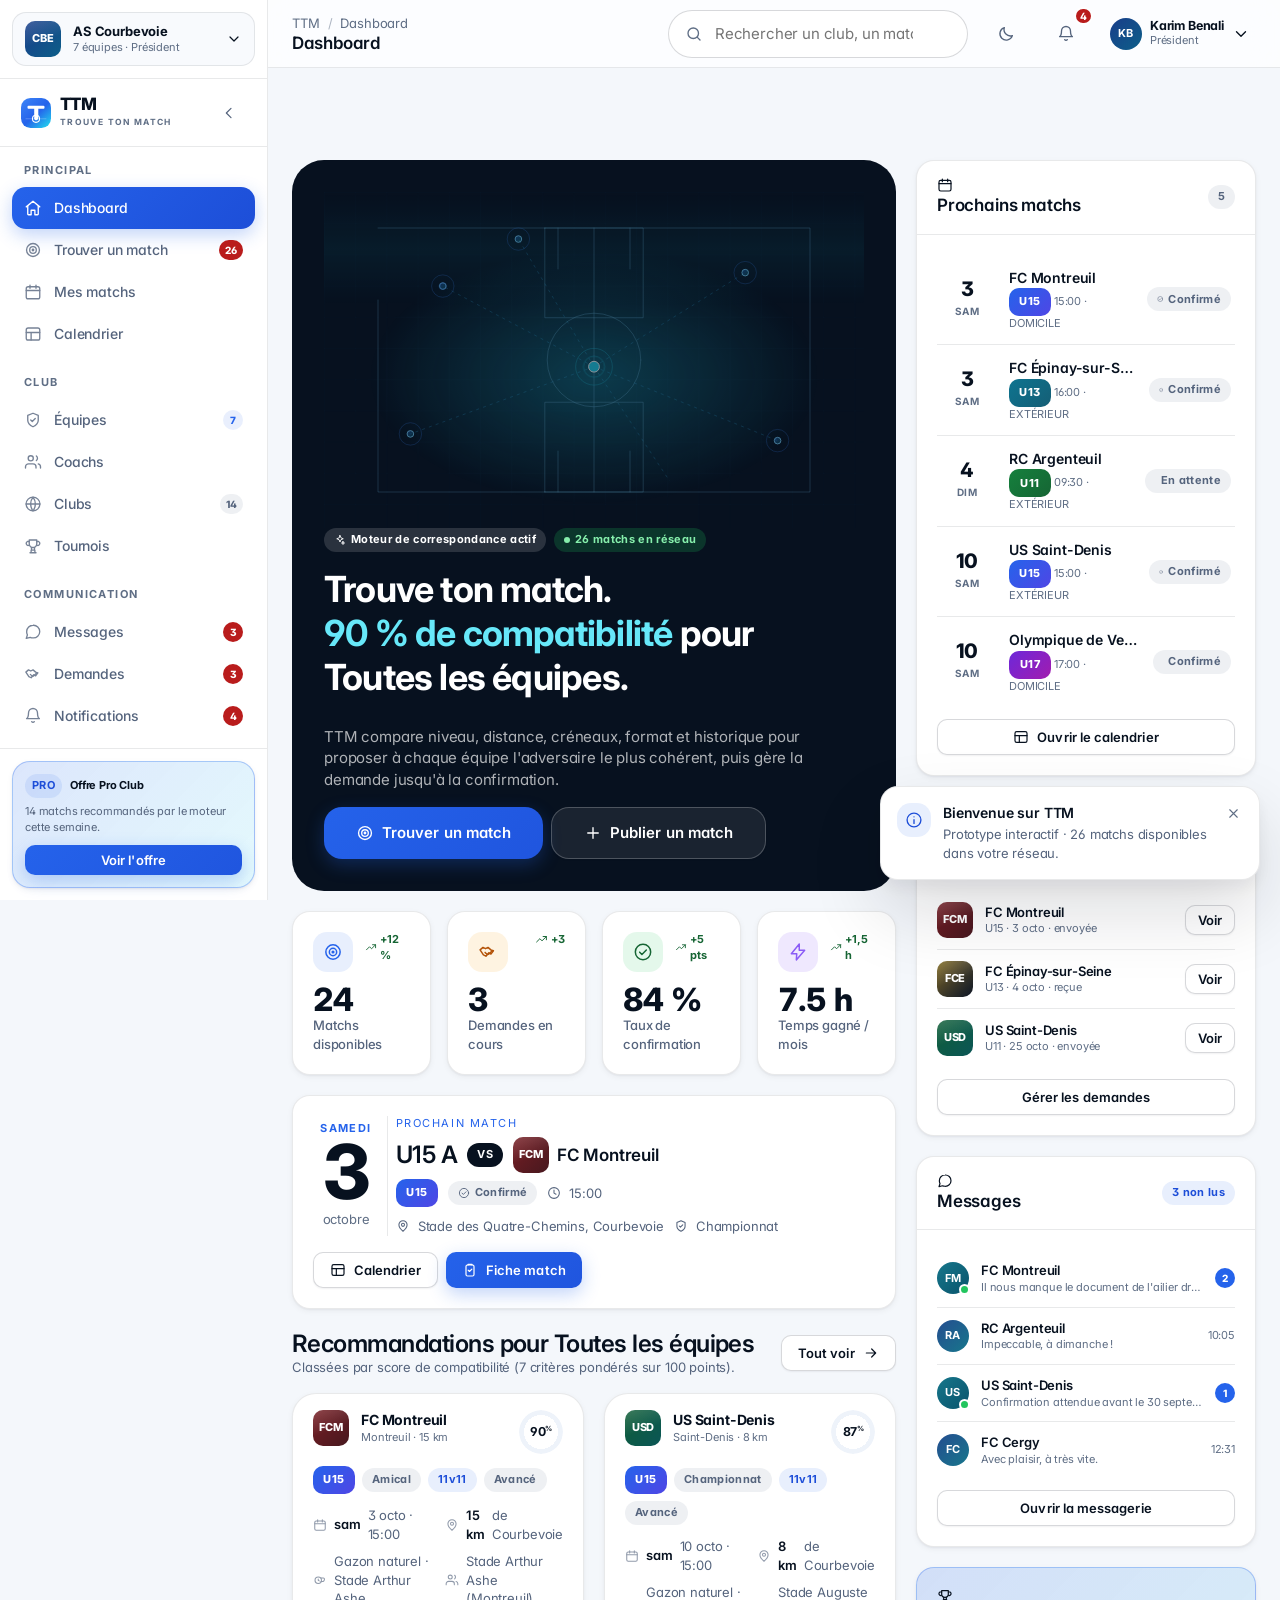
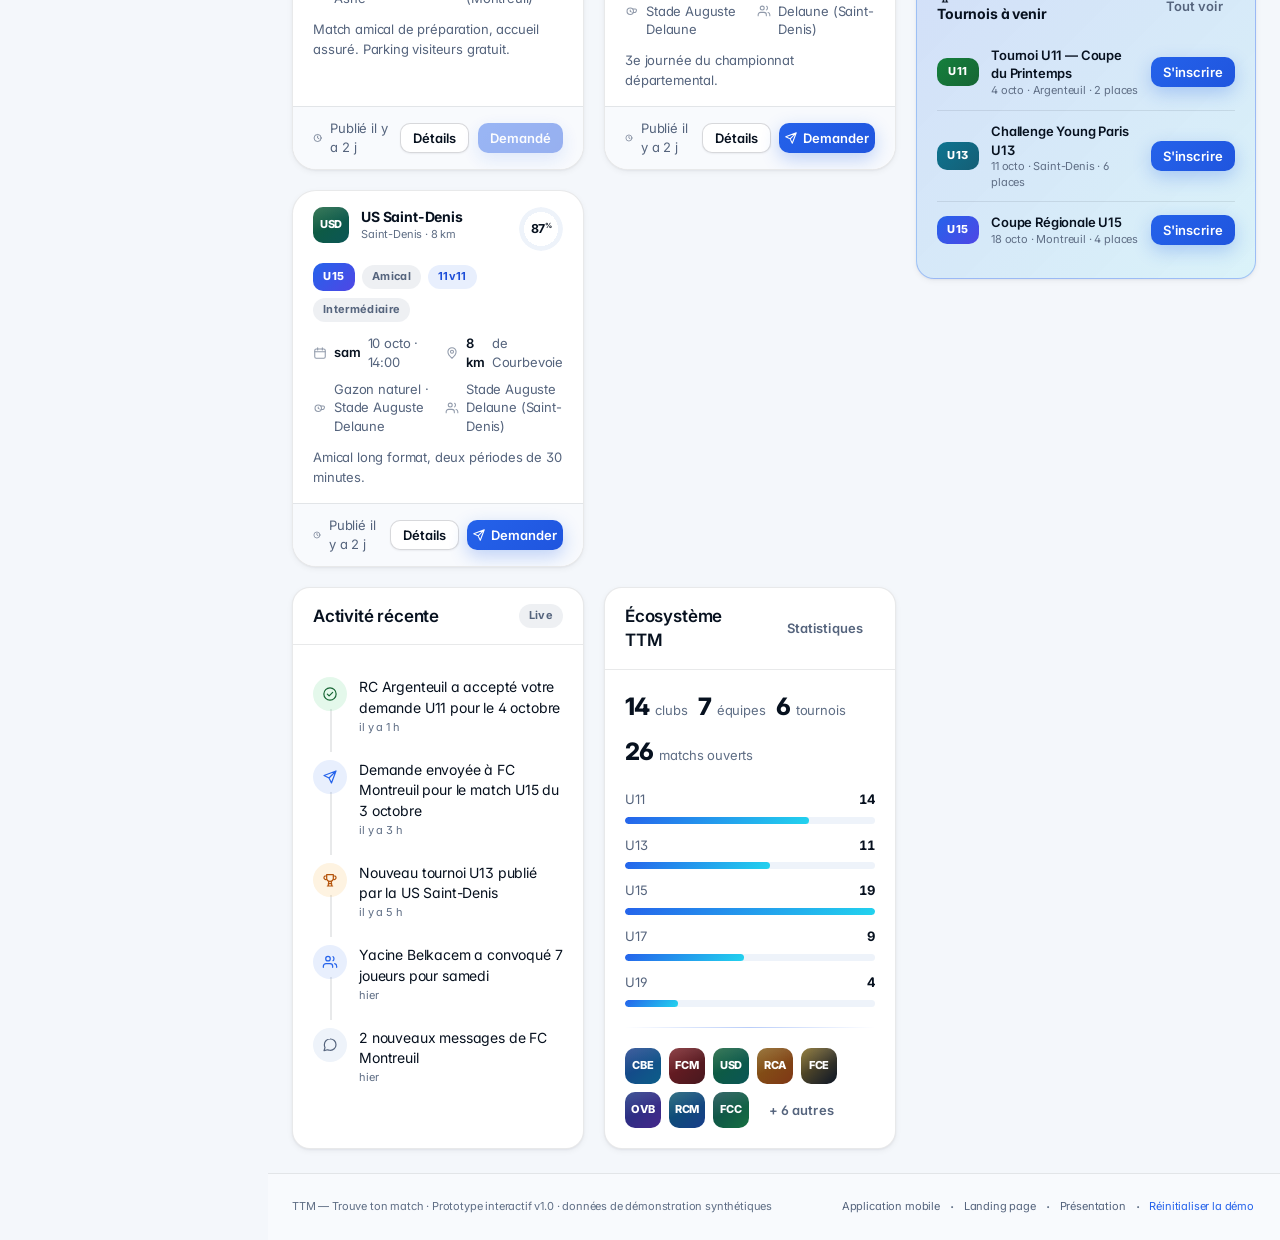
==== web/index.html @ eb86b3b8 "Add files via upload" ====
<!DOCTYPE html>
<html lang="fr" data-theme="light">
<head>
<meta charset="utf-8">
<meta name="viewport" content="width=device-width, initial-scale=1, viewport-fit=cover">
<title>TTM — Plateforme web · Prototype interactif</title>
<meta name="description" content="TTM — Trouve ton match. Prototype web de la plateforme de mise en relation des clubs de football.">
<link rel="icon" href="../assets/logo/favicon.svg" type="image/svg+xml">
<link rel="preconnect" href="https://fonts.googleapis.com">
<link rel="preconnect" href="https://fonts.gstatic.com" crossorigin>
<link href="https://fonts.googleapis.com/css2?family=Inter:wght@400;500;600;700;800;900&display=swap" rel="stylesheet">
<link rel="stylesheet" href="../assets/css/tokens.css">
<link rel="stylesheet" href="../assets/css/base.css">
<link rel="stylesheet" href="../assets/css/components.css">
<link rel="stylesheet" href="../assets/css/animations.css">
<link rel="stylesheet" href="app.css">
</head>
<body>

<!-- ======================= SIDEBAR ======================= -->
<aside class="sidebar" id="sidebar">
  <div class="sidebar-brand">
    <a href="../index.html" class="row-2" style="text-decoration:none" title="Retour au hub TTM">
      <span id="brandMark"></span>
      <span class="brand-text ttm-lockup-txt"><b>TTM</b><i>TROUVE TON MATCH</i></span>
    </a>
    <button class="btn btn-ghost btn-icon btn-sm hide-sm" id="collapseBtn" style="margin-left:auto" aria-label="Réduire le menu">
      <span id="collapseIco"></span>
    </button>
  </div>

  <!-- Club switcher -->
  <div class="sidebar-foot" style="order:-1;border-bottom:1px solid var(--ttm-border);border-top:none;padding:12px">
    <div class="dropdown" id="clubDd" style="width:100%">
      <button class="club-switch" data-dd>
        <span id="clubLogo"></span>
        <span class="club-switch-text flex-1" style="text-align:left;min-width:0">
          <b style="display:block;font-size:13px;white-space:nowrap;overflow:hidden;text-overflow:ellipsis">AS Courbevoie</b>
          <i style="display:block;font-style:normal;font-size:11px;color:var(--ttm-text-muted)">7 équipes · Président</i>
        </span>
        <span class="club-switch-text" id="clubChev"></span>
      </button>
      <div class="dropdown-menu" style="width:100%">
        <div class="dropdown-label">Vos clubs</div>
        <button class="dropdown-item is-active"><span id="clubLogo2"></span> AS Courbevoie <span class="trail">7</span></button>
        <button class="dropdown-item"><span class="club-logo club-logo-sm" style="background:linear-gradient(135deg,#DC2626,#7F1D1D)">FCM</span> FC Montreuil <span class="trail">11</span></button>
        <div class="dropdown-sep"></div>
        <button class="dropdown-item" data-act="newclub"><span class="club-logo club-logo-sm" style="background:var(--ttm-surface-3);color:var(--ttm-text-muted)">+</span> Créer un nouveau club</button>
        <div class="dropdown-sep"></div>
        <button class="dropdown-item" data-act="switchcoach"><span data-ico="users"></span> Passer en vue Coach</button>
        <button class="dropdown-item" data-act="parent"><span data-ico="shield"></span> Aperçu module Parents</button>
      </div>
    </div>
  </div>

  <nav class="sidebar-nav" id="nav">
    <div class="nav-group">
      <div class="nav-group-label">Principal</div>
      <a class="nav-item" data-go="dashboard"><span data-ico="home"></span><span>Dashboard</span></a>
      <a class="nav-item" data-go="marketplace"><span data-ico="target"></span><span>Trouver un match</span><span class="nav-item-badge" id="navBadgeMatches">24</span></a>
      <a class="nav-item" data-go="mymatches"><span data-ico="calendar"></span><span>Mes matchs</span></a>
      <a class="nav-item" data-go="calendar"><span data-ico="layout"></span><span>Calendrier</span></a>
    </div>
    <div class="nav-group">
      <div class="nav-group-label">Club</div>
      <a class="nav-item" data-go="teams"><span data-ico="shield"></span><span>Équipes</span><span class="nav-item-badge" style="background:var(--ttm-accent-soft);color:var(--ttm-accent)">7</span></a>
      <a class="nav-item" data-go="coaches"><span data-ico="users"></span><span>Coachs</span></a>
      <a class="nav-item" data-go="clubs"><span data-ico="globe"></span><span>Clubs</span><span class="nav-item-badge" style="background:var(--ttm-neutral-soft);color:var(--ttm-text-secondary)">14</span></a>
      <a class="nav-item" data-go="tournaments"><span data-ico="trophy"></span><span>Tournois</span></a>
    </div>
    <div class="nav-group">
      <div class="nav-group-label">Communication</div>
      <a class="nav-item" data-go="messages"><span data-ico="message"></span><span>Messages</span><span class="nav-item-badge" id="navBadgeMsgs">3</span></a>
      <a class="nav-item" data-go="requests"><span data-ico="handshake"></span><span>Demandes</span><span class="nav-item-badge" id="navBadgeReq">3</span></a>
      <a class="nav-item" data-go="notifications"><span data-ico="bell"></span><span>Notifications</span><span class="nav-item-badge" id="navBadgeNotif">4</span></a>
    </div>
    <div class="nav-group">
      <div class="nav-group-label">Pilotage</div>
      <a class="nav-item" data-go="stats"><span data-ico="barChart"></span><span>Statistiques</span></a>
      <a class="nav-item" data-go="map"><span data-ico="mapPin"></span><span>Carte</span></a>
      <a class="nav-item" data-go="settings"><span data-ico="settings"></span><span>Paramètres</span></a>
    </div>
  </nav>

  <div class="sidebar-foot">
    <div class="card card-brand card-pad-sm" style="padding:12px">
      <div class="row-2" style="margin-bottom:6px">
        <span class="badge badge-brand" style="padding-inline:7px">PRO</span>
        <span class="t-micro" style="font-weight:700">Offre Pro Club</span>
      </div>
      <p class="t-micro t-secondary" style="line-height:1.45">14 matchs recommandés par le moteur cette semaine.</p>
      <button class="btn btn-primary btn-xs btn-block" style="margin-top:9px" data-act="upgrade">Voir l'offre</button>
    </div>
  </div>
</aside>

<!-- ======================= TOPBAR ======================= -->
<header class="topbar" style="margin-left:var(--sidebar-w)">
  <button class="btn btn-ghost btn-icon only-md" id="menuBtn" aria-label="Ouvrir le menu"><span data-ico="menu"></span></button>
  <div class="flex-1" style="min-width:0">
    <div class="crumbs hide-sm" id="crumbs"></div>
    <h1 class="topbar-title" id="pageTitle">Dashboard</h1>
  </div>

  <div class="search-bar hide-sm" style="max-width:300px" id="globalSearch">
    <span class="s-icon" data-ico="search"></span>
    <input type="search" placeholder="Rechercher un club, un match…" aria-label="Recherche globale">
    <button class="s-clear" aria-label="Effacer"><span data-ico="x"></span></button>
  </div>

  <button class="btn btn-ghost btn-icon" id="themeBtn" data-theme-toggle aria-label="Basculer le thème"></button>

  <div class="dropdown" id="notifDd">
    <button class="btn btn-ghost btn-icon" data-dd style="position:relative" aria-label="Notifications">
      <span data-ico="bell"></span>
      <span class="badge-num" id="topBadge">4</span>
    </button>
    <div class="dropdown-menu right" style="width:340px;padding:0">
      <div class="row-between" style="padding:12px 14px;border-bottom:1px solid var(--ttm-border)">
        <b class="t-body-sm">Notifications</b>
        <button class="btn btn-ghost btn-xs" data-act="readall">Tout marquer comme lu</button>
      </div>
      <div id="ddNotifs" style="max-height:340px;overflow-y:auto"></div>
      <a class="btn btn-ghost btn-sm btn-block" href="#/notifications" style="border-radius:0 0 var(--r-lg) var(--r-lg)">Voir tout</a>
    </div>
  </div>

  <div class="dropdown" id="userDd">
    <button class="row-2" data-dd style="padding:4px 6px;border-radius:var(--r-md)" aria-label="Profil">
      <span id="userAvatar"></span>
      <span class="hide-sm" style="text-align:left">
        <b style="display:block;font-size:12.5px;line-height:1.2">Karim Benali</b>
        <i style="display:block;font-style:normal;font-size:11px;color:var(--ttm-text-muted)">Président</i>
      </span>
      <span class="hide-sm" data-ico="chevronDown"></span>
    </button>
    <div class="dropdown-menu right">
      <div class="dropdown-label">Compte</div>
      <button class="dropdown-item" data-go="settings"><span data-ico="user"></span> Mon profil</button>
      <button class="dropdown-item" data-go="settings"><span data-ico="building"></span> Mon club</button>
      <button class="dropdown-item" data-act="parent"><span data-ico="shield"></span> Aperçu Parents</button>
      <div class="dropdown-sep"></div>
      <button class="dropdown-item danger" data-act="logout"><span data-ico="logOut"></span> Se déconnecter</button>
    </div>
  </div>
</header>

<!-- ======================= MAIN ======================= -->
<main class="app-main" id="main" style="margin-left:var(--sidebar-w)">
  <div id="view" class="view-root"></div>
  <footer class="app-foot">
    <div class="row-2 wrap" style="gap:16px">
      <span class="t-micro t-muted">TTM — Trouve ton match · Prototype interactif v1.0 · données de démonstration synthétiques</span>
    </div>
    <div class="row-2">
      <a class="t-micro t-secondary link-anim" href="../mobile/index.html">Application mobile</a>
      <span class="t-muted">·</span>
      <a class="t-micro t-secondary link-anim" href="../landing/index.html">Landing page</a>
      <span class="t-muted">·</span>
      <a class="t-micro t-secondary link-anim" href="../deck/index.html">Présentation</a>
      <span class="t-muted">·</span>
      <button class="t-micro t-brand link-anim" data-act="reset">Réinitialiser la démo</button>
    </div>
  </footer>
</main>

<!-- FAB mobile -->
<button class="fab only-md" id="fab" aria-label="Publier un match" style="display:none">
  <span data-ico="plus" data-size="24"></span>
</button>

<!-- ======================= SCRIPTS ======================= -->
<script src="../assets/js/ttm-data.js"></script>
<script src="../assets/js/ttm-core.js"></script>
<script src="../assets/js/ttm-engine.js"></script>
<script src="../assets/js/ttm-pitch.js"></script>
<script src="app.js"></script>
</body>
</html>
---- assets/css/tokens.css ----
/* ============================================================
   TTM — TROUVE TON MATCH
   Design System · Tokens
   Source de vérité unique (couleurs, typo, espaces, rayon,
   ombres, mouvement, élévation, z-index, breakpoints)
   ============================================================ */

:root {
  /* ---------- 1. COULEURS DE MARQUE ---------- */
  --ttm-navy: #07111F;
  --ttm-navy-900: #04101C;
  --ttm-navy-800: #07111F;
  --ttm-navy-700: #101B2D;
  --ttm-navy-600: #16243A;
  --ttm-blue: #2563EB;
  --ttm-blue-600: #1D4ED8;
  --ttm-blue-400: #3B82F6;
  --ttm-blue-200: #93C5FD;
  --ttm-cyan: #22D3EE;
  --ttm-cyan-400: #67E8F9;
  --ttm-cyan-ink: #0E7490;
  --ttm-orange-ink: #C2410C;
  --ttm-white: #FFFFFF;
  --ttm-gray-soft: #F4F7FB;
  --ttm-green: #22C55E;
  --ttm-orange: #F59E0B;
  --ttm-red: #EF4444;
  --ttm-purple: #8B5CF6;
  --ttm-pink: #EC4899;

  /* ---------- 2. GRADIENTS ---------- */
  --grad-brand: linear-gradient(135deg, #2563EB 0%, #22D3EE 100%);
  --grad-brand-soft: linear-gradient(135deg, rgba(37, 99, 235, .16) 0%, rgba(34, 211, 238, .12) 100%);
  --grad-blue-purple: linear-gradient(135deg, #2563EB 0%, #8B5CF6 100%);
  --grad-cyan-blue: linear-gradient(135deg, #22D3EE 0%, #2563EB 100%);
  --grad-sunrise: linear-gradient(135deg, #F59E0B 0%, #EC4899 100%);
  --grad-btn: linear-gradient(135deg, #2563EB 0%, #1D4ED8 100%);
  --grad-text: linear-gradient(135deg, #1D4ED8 0%, #0E7490 100%);
  --grad-pitch: radial-gradient(ellipse 80% 60% at 50% 0%, rgba(37, 99, 235, .22) 0%, transparent 70%),
                radial-gradient(ellipse 60% 50% at 80% 100%, rgba(34, 211, 238, .16) 0%, transparent 70%);

  /* ---------- 3. ÉTAT INTERNE (light) ---------- */
  --ttm-bg: var(--ttm-gray-soft);
  --ttm-bg-alt: #EAF0F8;
  --ttm-surface: #FFFFFF;
  --ttm-surface-2: #F8FAFD;
  --ttm-surface-3: #EEF3FA;
  --ttm-surface-inverse: var(--ttm-navy);
  --ttm-overlay: rgba(7, 17, 31, .48);
  --ttm-glass: rgba(255, 255, 255, .72);
  --ttm-glass-border: rgba(7, 17, 31, .08);

  --ttm-text: #07111F;
  --ttm-text-secondary: #55647D;
  --ttm-text-muted: #5F6E85;
  --ttm-text-inverse: #FFFFFF;
  --ttm-text-brand: #1D4ED8;

  --ttm-border: rgba(7, 17, 31, .09);
  --ttm-border-strong: rgba(7, 17, 31, .16);
  --ttm-border-brand: rgba(37, 99, 235, .32);

  --ttm-accent: #2563EB;
  --ttm-accent-hover: #1D4ED8;
  --ttm-brand: var(--ttm-accent);
  --ttm-brand-soft: var(--ttm-accent-soft);
  --ttm-accent-soft: rgba(37, 99, 235, .10);
  --ttm-accent-soft-2: rgba(37, 99, 235, .16);

  --ttm-success: #166534;
  --ttm-success-soft: rgba(34, 197, 94, .12);
  --ttm-warning: #B45309;
  --ttm-warning-soft: rgba(245, 158, 11, .12);
  --ttm-danger: #B91C1C;
  --ttm-danger-soft: rgba(239, 68, 68, .12);
  --ttm-info: #1D4ED8;
  --ttm-info-soft: rgba(37, 99, 235, .10);
  --ttm-neutral-soft: rgba(90, 107, 133, .10);

  /* ---------- 4. ÉTAT INTERNE (dark) ---------- */
  --d-bg: #07111F;
  --d-bg-alt: #0A1524;
  --d-surface: #101B2D;
  --d-surface-2: #16243A;
  --d-surface-3: #1C2C45;
  --d-glass: rgba(16, 27, 45, .72);
  --d-glass-border: rgba(255, 255, 255, .09);
  --d-text: #FFFFFF;
  --d-text-secondary: #94A3B8;
  --d-text-muted: #6B7C93;
  --d-border: rgba(255, 255, 255, .08);
  --d-border-strong: rgba(255, 255, 255, .16);
  --d-accent: #3B82F6;
  --d-accent-hover: #60A5FA;
  --d-accent-soft: rgba(59, 130, 246, .16);
  --d-accent-soft-2: rgba(59, 130, 246, .26);

  /* ---------- 5. TYPOGRAPHIE ---------- */
  --font-sans: "Inter", "SF Pro Display", -apple-system, BlinkMacSystemFont, "Segoe UI", Roboto, "Helvetica Neue", Arial, sans-serif;
  --font-display: "Inter", "SF Pro Display", -apple-system, BlinkMacSystemFont, "Segoe UI", Roboto, sans-serif;
  --font-mono: "JetBrains Mono", "SF Mono", ui-monospace, "Roboto Mono", Menlo, monospace;
  --font-numeric: "Inter", -apple-system, sans-serif;

  --fs-display: clamp(2.6rem, 1.2rem + 4.4vw, 5rem);
  --fs-h1: clamp(2rem, 1.4rem + 2.2vw, 3.25rem);
  --fs-h2: clamp(1.55rem, 1.2rem + 1.4vw, 2.25rem);
  --fs-h3: clamp(1.2rem, 1.05rem + .6vw, 1.5rem);
  --fs-h4: 1.0625rem;
  --fs-body-lg: 1.0625rem;
  --fs-body: .9375rem;
  --fs-body-sm: .875rem;
  --fs-caption: .8125rem;
  --fs-micro: .6875rem;

  --lh-tight: 1.06;
  --lh-snug: 1.22;
  --lh-normal: 1.45;
  --lh-relaxed: 1.65;

  --ls-display: -.035em;
  --ls-tight: -.022em;
  --ls-normal: -.011em;
  --ls-wide: .02em;
  --ls-caps: .13em;

  --fw-regular: 400;
  --fw-medium: 500;
  --fw-semibold: 600;
  --fw-bold: 700;
  --fw-black: 800;

  /* ---------- 6. ESPACEMENT (4pt) ---------- */
  --s-0: 0;
  --s-1: .25rem;   /*  4 */
  --s-2: .5rem;    /*  8 */
  --s-3: .75rem;   /* 12 */
  --s-4: 1rem;     /* 16 */
  --s-5: 1.25rem;  /* 20 */
  --s-6: 1.5rem;   /* 24 */
  --s-7: 2rem;     /* 32 */
  --s-8: 2.5rem;   /* 40 */
  --s-9: 3rem;     /* 48 */
  --s-10: 4rem;    /* 64 */
  --s-11: 5rem;    /* 80 */
  --s-12: 6rem;    /* 96 */
  --s-13: 8rem;    /* 128 */

  /* ---------- 7. RAYONS ---------- */
  --r-xs: 6px;
  --r-sm: 10px;
  --r-md: 14px;
  --r-lg: 18px;
  --r-xl: 24px;
  --r-2xl: 32px;
  --r-3xl: 44px;
  --r-full: 999px;

  /* ---------- 8. OMBRES / ÉLÉVATION ---------- */
  --sh-xs: 0 1px 2px rgba(7, 17, 31, .06);
  --sh-sm: 0 1px 2px rgba(7, 17, 31, .05), 0 2px 6px rgba(7, 17, 31, .05);
  --sh-md: 0 2px 4px rgba(7, 17, 31, .04), 0 8px 20px rgba(7, 17, 31, .07);
  --sh-lg: 0 4px 8px rgba(7, 17, 31, .05), 0 18px 40px rgba(7, 17, 31, .10);
  --sh-xl: 0 8px 16px rgba(7, 17, 31, .06), 0 32px 72px rgba(7, 17, 31, .14);
  --sh-brand: 0 6px 18px rgba(37, 99, 235, .28);
  --sh-brand-lg: 0 12px 40px rgba(37, 99, 235, .38);
  --sh-cyan: 0 6px 20px rgba(34, 211, 238, .32);
  --sh-inset: inset 0 1px 0 rgba(255, 255, 255, .6);

  /* ---------- 9. MOUVEMENT ---------- */
  --d-instant: 90ms;
  --d-fast: 150ms;
  --d-base: 220ms;
  --d-slow: 320ms;
  --d-slower: 400ms;
  --d-deliberate: 620ms;

  --e-out: cubic-bezier(.22, 1, .36, 1);
  --e-in-out: cubic-bezier(.65, 0, .35, 1);
  --e-in: cubic-bezier(.55, 0, 1, .45);
  --e-spring: cubic-bezier(.34, 1.56, .64, 1);
  --e-soft: cubic-bezier(.4, 0, .2, 1);

  /* ---------- 10. Z-INDEX ---------- */
  --z-base: 1;
  --z-sticky: 100;
  --z-nav: 200;
  --z-drawer: 300;
  --z-overlay: 400;
  --z-modal: 500;
  --z-toast: 600;
  --z-tooltip: 700;

  /* ---------- 11. LAYOUT ---------- */
  --sidebar-w: 268px;
  --sidebar-w-collapsed: 76px;
  --topbar-h: 68px;
  --tabbar-h: 64px;
  --container: 1280px;
  --container-wide: 1480px;
  --container-text: 68ch;

  /* ---------- 12. BREAKPOINTS (référence) ---------- */
  --bp-sm: 480px;
  --bp-md: 768px;
  --bp-lg: 1024px;
  --bp-xl: 1280px;
  --bp-2xl: 1440px;
}

/* ============================================================
   THÈME SOMBRE
   ============================================================ */
[data-theme="dark"] {
  color-scheme: dark;

  --ttm-cyan-ink: #67E8F9;
  --ttm-orange-ink: #FBBF24;
  --grad-btn: linear-gradient(135deg, #2563EB 0%, #1D4ED8 100%);
  --grad-text: linear-gradient(135deg, #60A5FA 0%, #22D3EE 100%);

  --ttm-bg: var(--d-bg);
  --ttm-bg-alt: var(--d-bg-alt);
  --ttm-surface: var(--d-surface);
  --ttm-surface-2: var(--d-surface-2);
  --ttm-surface-3: var(--d-surface-3);
  --ttm-surface-inverse: #FFFFFF;
  --ttm-overlay: rgba(2, 6, 14, .72);
  --ttm-glass: var(--d-glass);
  --ttm-glass-border: var(--d-glass-border);

  --ttm-text: var(--d-text);
  --ttm-text-secondary: var(--d-text-secondary);
  --ttm-text-muted: var(--d-text-muted);
  --ttm-text-inverse: #07111F;
  --ttm-text-brand: #7DD3FC;

  --ttm-border: var(--d-border);
  --ttm-border-strong: var(--d-border-strong);
  --ttm-border-brand: rgba(59, 130, 246, .40);

  --ttm-accent: var(--d-accent);
  --ttm-accent-hover: var(--d-accent-hover);
  --ttm-accent-soft: var(--d-accent-soft);
  --ttm-accent-soft-2: var(--d-accent-soft-2);

  --ttm-success: #4ADE80;
  --ttm-success-soft: rgba(74, 222, 128, .14);
  --ttm-warning: #FBBF24;
  --ttm-warning-soft: rgba(251, 191, 36, .14);
  --ttm-danger: #F87171;
  --ttm-danger-soft: rgba(248, 113, 113, .14);
  --ttm-info: #60A5FA;
  --ttm-info-soft: rgba(96, 165, 250, .14);
  --ttm-neutral-soft: rgba(148, 163, 184, .12);

  --sh-xs: 0 1px 2px rgba(0, 0, 0, .40);
  --sh-sm: 0 1px 2px rgba(0, 0, 0, .40), 0 2px 8px rgba(0, 0, 0, .34);
  --sh-md: 0 2px 6px rgba(0, 0, 0, .38), 0 10px 26px rgba(0, 0, 0, .40);
  --sh-lg: 0 6px 14px rgba(0, 0, 0, .42), 0 22px 48px rgba(0, 0, 0, .48);
  --sh-xl: 0 10px 22px rgba(0, 0, 0, .46), 0 36px 80px rgba(0, 0, 0, .58);
  --sh-inset: inset 0 1px 0 rgba(255, 255, 255, .05);

  --grad-brand-soft: linear-gradient(135deg, rgba(59, 130, 246, .20) 0%, rgba(34, 211, 238, .14) 100%);
  --grad-pitch: radial-gradient(ellipse 80% 60% at 50% 0%, rgba(37, 99, 235, .30) 0%, transparent 70%),
                radial-gradient(ellipse 60% 50% at 80% 100%, rgba(34, 211, 238, .20) 0%, transparent 70%);
}
---- assets/css/base.css ----
/* ============================================================
   TTM — Base : reset, typo, utilitaires, layout
   ============================================================ */

*, *::before, *::after { box-sizing: border-box; }

* { margin: 0; padding: 0; }

html {
  -webkit-text-size-adjust: 100%;
  scroll-behavior: smooth;
  scroll-padding-top: calc(var(--topbar-h) + 24px);
}

body {
  font-family: var(--font-sans);
  font-size: var(--fs-body);
  line-height: var(--lh-normal);
  letter-spacing: var(--ls-normal);
  color: var(--ttm-text);
  background: var(--ttm-bg);
  -webkit-font-smoothing: antialiased;
  -moz-osx-font-smoothing: grayscale;
  text-rendering: optimizeLegibility;
  font-feature-settings: "cv11" 1, "ss01" 1, "tnum" 0;
  min-height: 100vh;
  transition: background-color var(--d-slow) var(--e-soft), color var(--d-slow) var(--e-soft);
  overflow-x: hidden;
}

body.is-locked { overflow: hidden; }

img, svg, video, canvas { display: block; max-width: 100%; }
img { height: auto; }

button, input, select, textarea {
  font: inherit;
  color: inherit;
  letter-spacing: inherit;
}

button { background: none; border: none; cursor: pointer; }

a { color: inherit; text-decoration: none; }

ul, ol { list-style: none; }

h1, h2, h3, h4, h5, h6 { font-family: var(--font-display); line-height: var(--lh-snug); }

::selection { background: rgba(37, 99, 235, .22); color: var(--ttm-text); }
[data-theme="dark"] ::selection { background: rgba(34, 211, 238, .28); }

/* ---------- Scrollbar ---------- */
* { scrollbar-width: thin; scrollbar-color: var(--ttm-border-strong) transparent; }
::-webkit-scrollbar { width: 10px; height: 10px; }
::-webkit-scrollbar-track { background: transparent; }
::-webkit-scrollbar-thumb {
  background: var(--ttm-border-strong);
  border-radius: var(--r-full);
  border: 3px solid transparent;
  background-clip: content-box;
}
::-webkit-scrollbar-thumb:hover { background: var(--ttm-text-muted); background-clip: content-box; }

/* ---------- Focus ---------- */
:focus { outline: none; }
:focus-visible {
  outline: 2px solid var(--ttm-accent);
  outline-offset: 2px;
  border-radius: var(--r-xs);
}

/* ============================================================
   TYPOGRAPHIE
   ============================================================ */
.t-display {
  font-size: var(--fs-display);
  line-height: var(--lh-tight);
  letter-spacing: var(--ls-display);
  font-weight: var(--fw-black);
}
.t-h1 { font-size: var(--fs-h1); line-height: var(--lh-tight); letter-spacing: var(--ls-display); font-weight: var(--fw-bold); }
.t-h2 { font-size: var(--fs-h2); line-height: var(--lh-snug); letter-spacing: var(--ls-tight); font-weight: var(--fw-bold); }
.t-h3 { font-size: var(--fs-h3); line-height: var(--lh-snug); letter-spacing: var(--ls-tight); font-weight: var(--fw-semibold); }
.t-h4 { font-size: var(--fs-h4); line-height: var(--lh-normal); letter-spacing: var(--ls-normal); font-weight: var(--fw-semibold); }
.t-body-lg { font-size: var(--fs-body-lg); line-height: var(--lh-relaxed); }
.t-body { font-size: var(--fs-body); line-height: var(--lh-normal); }
.t-body-sm { font-size: var(--fs-body-sm); line-height: var(--lh-normal); }
.t-caption { font-size: var(--fs-caption); line-height: var(--lh-normal); }
.t-micro { font-size: var(--fs-micro); line-height: 1.4; }
.t-overline {
  font-size: var(--fs-micro);
  line-height: 1;
  letter-spacing: var(--ls-caps);
  text-transform: uppercase;
  font-weight: var(--fw-bold);
}
.t-num { font-variant-numeric: tabular-nums; font-feature-settings: "tnum" 1; }
.t-secondary { color: var(--ttm-text-secondary); }
.t-muted { color: var(--ttm-text-muted); }
.t-brand { color: var(--ttm-accent); }
.t-center { text-align: center; }
.t-balance { text-wrap: balance; }
.t-pretty { text-wrap: pretty; }

.t-gradient {
  background: var(--grad-text);
  -webkit-background-clip: text;
  background-clip: text;
  color: transparent;
}
.t-gradient-p { background: var(--grad-blue-purple); -webkit-background-clip: text; background-clip: text; color: transparent; }

.measure { max-width: var(--container-text); }
.measure-sm { max-width: 54ch; }
.measure-xs { max-width: 42ch; }

/* ============================================================
   LAYOUT UTILITAIRES
   ============================================================ */
.container { width: 100%; max-width: var(--container); margin-inline: auto; padding-inline: var(--s-6); }
.container-wide { width: 100%; max-width: var(--container-wide); margin-inline: auto; padding-inline: var(--s-6); }
.section { padding-block: clamp(56px, 8vw, 120px); }
.section-sm { padding-block: clamp(40px, 5vw, 72px); }
.stack { display: flex; flex-direction: column; }
.stack-1 { gap: var(--s-1); } .stack-2 { gap: var(--s-2); } .stack-3 { gap: var(--s-3); }
.stack-4 { gap: var(--s-4); } .stack-5 { gap: var(--s-5); } .stack-6 { gap: var(--s-6); }
.stack-7 { gap: var(--s-7); } .stack-8 { gap: var(--s-8); } .stack-9 { gap: var(--s-9); }

.row { display: flex; align-items: center; gap: var(--s-3); }
.row-2 { display: flex; align-items: center; gap: var(--s-2); }
.row-4 { display: flex; align-items: center; gap: var(--s-4); }
.row-6 { display: flex; align-items: center; gap: var(--s-6); }
.row-between { display: flex; align-items: center; justify-content: space-between; gap: var(--s-4); }
.row-wrap { flex-wrap: wrap; }
.row-top { align-items: flex-start; }
.col { display: flex; flex-direction: column; }
.grid { display: grid; }
.gap-2 { gap: var(--s-2); } .gap-3 { gap: var(--s-3); } .gap-4 { gap: var(--s-4); }
.gap-5 { gap: var(--s-5); } .gap-6 { gap: var(--s-6); } .gap-7 { gap: var(--s-7); } .gap-8 { gap: var(--s-8); }
.flex-1 { flex: 1 1 auto; min-width: 0; }
.spacer { flex: 1 1 auto; }
.items-start { align-items: flex-start; }
.items-end { align-items: flex-end; }
.items-stretch { align-items: stretch; }
.justify-center { justify-content: center; }
.justify-between { justify-content: space-between; }
.justify-end { justify-content: flex-end; }
.wrap { flex-wrap: wrap; }
.full { width: 100%; }
.text-right { text-align: right; }
.hidden { display: none !important; }
.sr-only {
  position: absolute; width: 1px; height: 1px; padding: 0; margin: -1px;
  overflow: hidden; clip: rect(0 0 0 0); white-space: nowrap; border: 0;
}

.g-2 { grid-template-columns: repeat(2, minmax(0, 1fr)); }
.g-3 { grid-template-columns: repeat(3, minmax(0, 1fr)); }
.g-4 { grid-template-columns: repeat(4, minmax(0, 1fr)); }
.g-auto-260 { grid-template-columns: repeat(auto-fill, minmax(260px, 1fr)); }
.g-auto-300 { grid-template-columns: repeat(auto-fill, minmax(300px, 1fr)); }
.g-auto-340 { grid-template-columns: repeat(auto-fill, minmax(340px, 1fr)); }
.g-auto-380 { grid-template-columns: repeat(auto-fill, minmax(380px, 1fr)); }

/* ============================================================
   DÉCOR
   ============================================================ */
.pitch-bg {
  position: absolute; inset: 0; pointer-events: none;
  background-image:
    linear-gradient(rgba(37, 99, 235, .045) 1px, transparent 1px),
    linear-gradient(90deg, rgba(37, 99, 235, .045) 1px, transparent 1px);
  background-size: 56px 56px;
  mask-image: radial-gradient(ellipse 100% 80% at 50% 0%, #000 20%, transparent 78%);
  -webkit-mask-image: radial-gradient(ellipse 100% 80% at 50% 0%, #000 20%, transparent 78%);
}
[data-theme="dark"] .pitch-bg {
  background-image:
    linear-gradient(rgba(34, 211, 238, .055) 1px, transparent 1px),
    linear-gradient(90deg, rgba(34, 211, 238, .055) 1px, transparent 1px);
}

.glow { position: absolute; border-radius: 50%; filter: blur(90px); pointer-events: none; z-index: 0; }
.glow-blue { background: rgba(37, 99, 235, .30); }
.glow-cyan { background: rgba(34, 211, 238, .22); }
.glow-purple { background: rgba(139, 92, 246, .22); }

.noise::after {
  content: ""; position: absolute; inset: 0; pointer-events: none; opacity: .035;
  background-image: url("data:image/svg+xml,%3Csvg xmlns='http://www.w3.org/2000/svg' width='140' height='140'%3E%3Cfilter id='n'%3E%3CfeTurbulence type='fractalNoise' baseFrequency='.85' numOctaves='3'/%3E%3C/filter%3E%3Crect width='140' height='140' filter='url(%23n)'/%3E%3C/svg%3E");
  mix-blend-mode: overlay;
}

.divider { height: 1px; background: var(--ttm-border); border: 0; width: 100%; }
.divider-v { width: 1px; align-self: stretch; background: var(--ttm-border); }

/* ============================================================
   RESPONSIVE
   ============================================================ */
@media (max-width: 1100px) {
  .g-4 { grid-template-columns: repeat(2, minmax(0, 1fr)); }
}
@media (max-width: 900px) {
  .container, .container-wide { padding-inline: var(--s-5); }
  .g-3 { grid-template-columns: repeat(2, minmax(0, 1fr)); }
}
@media (max-width: 640px) {
  :root { --fs-display: clamp(2.1rem, 1rem + 8vw, 3rem); }
  .container, .container-wide { padding-inline: var(--s-4); }
  .g-2, .g-3, .g-4 { grid-template-columns: minmax(0, 1fr); }
  .g-auto-260, .g-auto-300, .g-auto-340, .g-auto-380 { grid-template-columns: minmax(0, 1fr); }
  .hide-sm { display: none !important; }
}
@media (min-width: 641px) { .only-sm { display: none !important; } }
@media (min-width: 1025px) { .only-md { display: none !important; } }

/* Cibles tactiles : micro-liens et boutons de texte */
a.t-micro, button.t-micro, .t-micro-btn { display: inline-flex; align-items: center; gap: 5px; min-height: 26px; padding: 3px 2px; }
---- assets/css/components.css ----
/* ============================================================
   TTM — Composants
   Boutons · Champs · Cards · Badges · Alerts · Modals ·
   Dropdowns · Tabs · Navigation · Tables · Charts · Avatars ·
   Maps · Toasts · Skeletons · States
   ============================================================ */

/* ============================================================
   1. BOUTONS
   ============================================================ */
.btn {
  --btn-h: 44px;
  --btn-px: var(--s-5);
  position: relative;
  display: inline-flex;
  align-items: center;
  justify-content: center;
  gap: var(--s-2);
  height: var(--btn-h);
  padding-inline: var(--btn-px);
  border-radius: var(--r-md);
  font-size: var(--fs-body-sm);
  font-weight: var(--fw-semibold);
  letter-spacing: .005em;
  white-space: nowrap;
  cursor: pointer;
  user-select: none;
  transition: transform var(--d-fast) var(--e-out),
              background-color var(--d-fast) var(--e-out),
              border-color var(--d-fast) var(--e-out),
              box-shadow var(--d-fast) var(--e-out),
              color var(--d-fast) var(--e-out),
              opacity var(--d-fast) var(--e-out);
  will-change: transform;
}
.btn:active:not(:disabled) { transform: scale(.975); }
.btn:disabled, .btn[aria-disabled="true"] { opacity: .45; cursor: not-allowed; pointer-events: none; }
.btn .i { flex: none; }
.btn.is-loading { color: transparent !important; pointer-events: none; }
.btn.is-loading::after {
  content: ""; position: absolute; width: 17px; height: 17px; border-radius: 50%;
  border: 2px solid currentColor; border-top-color: transparent;
  color: #fff; animation: ttm-spin .62s linear infinite;
}
.btn-ghost.is-loading::after, .btn-outline.is-loading::after { color: var(--ttm-accent); }

/* Primary */
.btn-primary {
  color: #fff;
  background: var(--grad-btn);
  background-size: 160% 160%;
  background-position: 0% 50%;
  box-shadow: var(--sh-brand);
}
.btn-primary:hover { background-position: 100% 50%; box-shadow: var(--sh-brand-lg); transform: translateY(-1px); }
.btn-primary:active:not(:disabled) { transform: translateY(0) scale(.975); }

/* Navy (inverse) */
.btn-navy { color: #fff; background: var(--ttm-surface-inverse); box-shadow: var(--sh-md); }
[data-theme="dark"] .btn-navy { color: #07111F; }
.btn-navy:hover { transform: translateY(-1px); box-shadow: var(--sh-lg); }

/* Soft */
.btn-soft { color: var(--ttm-accent); background: var(--ttm-accent-soft); }
.btn-soft:hover { background: var(--ttm-accent-soft-2); }

/* Outline */
.btn-outline { color: var(--ttm-text); background: var(--ttm-surface); border: 1px solid var(--ttm-border-strong); box-shadow: var(--sh-xs); }
.btn-outline:hover { border-color: var(--ttm-border-brand); color: var(--ttm-accent); background: var(--ttm-accent-soft); }

/* Ghost */
.btn-ghost { color: var(--ttm-text-secondary); background: transparent; }
.btn-ghost:hover { color: var(--ttm-text); background: var(--ttm-surface-3); }

/* Danger */
.btn-danger { color: #fff; background: var(--ttm-danger); box-shadow: 0 6px 18px rgba(239, 68, 68, .28); }
.btn-danger:hover { transform: translateY(-1px); filter: brightness(1.05); }

/* WhatsApp / contact */
.btn-success { color: #fff; background: linear-gradient(135deg, #16A34A, #22C55E); box-shadow: 0 6px 18px rgba(34, 197, 94, .28); }

/* Tailles */
.btn-xs { --btn-h: 30px; --btn-px: var(--s-3); font-size: var(--fs-caption); border-radius: var(--r-sm); gap: 5px; }
.btn-sm { --btn-h: 36px; --btn-px: var(--s-4); font-size: var(--fs-caption); border-radius: var(--r-sm); }
.btn-md { --btn-h: 44px; --btn-px: var(--s-5); }
.btn-lg { --btn-h: 52px; --btn-px: var(--s-7); font-size: var(--fs-body); border-radius: var(--r-lg); }
.btn-xl { --btn-h: 60px; --btn-px: var(--s-8); font-size: 1.0625rem; border-radius: var(--r-lg); }
.btn-block { width: 100%; }

/* Carré / icône */
.btn-icon { --btn-px: 0; width: var(--btn-h); padding: 0; }
.btn-icon.btn-xs { width: 30px; } .btn-icon.btn-sm { width: 36px; }
.btn-icon.btn-lg { width: 52px; } .btn-icon.btn-xl { width: 60px; }

/* FAB */
.fab {
  position: fixed; right: var(--s-6); bottom: var(--s-6); z-index: var(--z-drawer);
  width: 58px; height: 58px; border-radius: var(--r-lg);
  color: #fff; background: var(--grad-btn); box-shadow: var(--sh-brand-lg);
  display: grid; place-items: center;
  transition: transform var(--d-base) var(--e-spring), box-shadow var(--d-base) var(--e-out);
}
.fab:hover { transform: translateY(-3px) scale(1.04); }
.fab:active { transform: scale(.94); }

/* ============================================================
   2. CHAMPS
   ============================================================ */
.field { display: flex; flex-direction: column; gap: var(--s-2); }
.field-label {
  font-size: var(--fs-caption); font-weight: var(--fw-semibold);
  color: var(--ttm-text-secondary); letter-spacing: .01em;
}
.field-label .req { color: var(--ttm-danger); margin-left: 2px; }
.field-hint { font-size: var(--fs-micro); color: var(--ttm-text-muted); }
.field-error { font-size: var(--fs-micro); color: var(--ttm-danger); display: flex; align-items: center; gap: 4px; }

.input, .select, .textarea {
  width: 100%;
  height: 46px;
  padding-inline: var(--s-4);
  background: var(--ttm-surface);
  border: 1px solid var(--ttm-border-strong);
  border-radius: var(--r-md);
  color: var(--ttm-text);
  font-size: var(--fs-body);
  transition: border-color var(--d-fast) var(--e-out), box-shadow var(--d-fast) var(--e-out), background-color var(--d-fast) var(--e-out);
}
.textarea { height: auto; min-height: 96px; padding: var(--s-3) var(--s-4); resize: vertical; line-height: var(--lh-normal); }
.input::placeholder, .textarea::placeholder { color: var(--ttm-text-muted); }
.input:hover, .select:hover, .textarea:hover { border-color: var(--ttm-text-muted); }
.input:focus, .select:focus, .textarea:focus {
  border-color: var(--ttm-accent);
  box-shadow: 0 0 0 4px var(--ttm-accent-soft);
}
.input:disabled, .select:disabled, .textarea:disabled { background: var(--ttm-surface-3); color: var(--ttm-text-muted); cursor: not-allowed; }
.input.is-error, .select.is-error { border-color: var(--ttm-danger); }
.input.is-error:focus { box-shadow: 0 0 0 4px var(--ttm-danger-soft); }
.input.is-success { border-color: var(--ttm-success); }

.select {
  appearance: none; -webkit-appearance: none; cursor: pointer; padding-right: 40px;
  background-image: url("data:image/svg+xml,%3Csvg xmlns='http://www.w3.org/2000/svg' width='16' height='16' viewBox='0 0 24 24' fill='none' stroke='%238A99AE' stroke-width='2.4' stroke-linecap='round' stroke-linejoin='round'%3E%3Cpolyline points='6 9 12 15 18 9'/%3E%3C/svg%3E");
  background-repeat: no-repeat; background-position: right 14px center;
}
[data-theme="dark"] .select {
  background-image: url("data:image/svg+xml,%3Csvg xmlns='http://www.w3.org/2000/svg' width='16' height='16' viewBox='0 0 24 24' fill='none' stroke='%2394A3B8' stroke-width='2.4' stroke-linecap='round' stroke-linejoin='round'%3E%3Cpolyline points='6 9 12 15 18 9'/%3E%3C/svg%3E");
}
.select option { background: var(--ttm-surface); color: var(--ttm-text); }

.input-group { position: relative; display: flex; align-items: center; width: 100%; }
.input-group .input { padding-left: 44px; }
.input-icon {
  position: absolute; left: 14px; display: grid; place-items: center;
  color: var(--ttm-text-muted); pointer-events: none;
}
.input-action {
  position: absolute; right: 8px; width: 30px; height: 30px; border-radius: var(--r-sm);
  display: grid; place-items: center; color: var(--ttm-text-muted);
  transition: background var(--d-fast), color var(--d-fast);
}
.input-action:hover { background: var(--ttm-surface-3); color: var(--ttm-text); }

.input-lg { height: 54px; font-size: 1.0625rem; border-radius: var(--r-lg); }
.input-sm { height: 38px; font-size: var(--fs-caption); border-radius: var(--r-sm); }

/* Search */
.search-bar { position: relative; display: flex; align-items: center; width: 100%; }
.search-bar input {
  width: 100%; height: 48px; padding-inline: 46px 40px;
  background: var(--ttm-surface); border: 1px solid var(--ttm-border-strong);
  border-radius: var(--r-full); font-size: var(--fs-body);
  transition: border-color var(--d-fast) var(--e-out), box-shadow var(--d-fast) var(--e-out);
}
.search-bar input:focus { border-color: var(--ttm-accent); box-shadow: 0 0 0 4px var(--ttm-accent-soft); }
.search-bar .s-icon { position: absolute; left: 17px; color: var(--ttm-text-muted); pointer-events: none; }
.search-bar .s-clear {
  width: 32px; height: 32px;
  position: absolute; right: 12px; width: 26px; height: 26px; border-radius: 50%;
  display: grid; place-items: center; background: var(--ttm-surface-3); color: var(--ttm-text-secondary);
  opacity: 0; pointer-events: none; transition: opacity var(--d-fast);
}
.search-bar.has-value .s-clear { opacity: 1; pointer-events: auto; }

/* Checkbox / Radio */
.check { display: inline-flex; align-items: center; gap: var(--s-3); cursor: pointer; user-select: none; }
.check input { position: absolute; opacity: 0; width: 0; height: 0; }
.check-box {
  width: 20px; height: 20px; flex: none; border-radius: var(--r-xs);
  border: 1.8px solid var(--ttm-border-strong); background: var(--ttm-surface);
  display: grid; place-items: center;
  transition: background var(--d-fast) var(--e-out), border-color var(--d-fast) var(--e-out), transform var(--d-fast) var(--e-spring);
}
.check-box svg { opacity: 0; transform: scale(.5); transition: opacity var(--d-fast), transform var(--d-base) var(--e-spring); color: #fff; }
.check input:checked + .check-box { background: var(--ttm-accent); border-color: var(--ttm-accent); }
.check input:checked + .check-box svg { opacity: 1; transform: scale(1); }
.check input:focus-visible + .check-box { box-shadow: 0 0 0 4px var(--ttm-accent-soft); }
.check:active .check-box { transform: scale(.9); }
.check input:disabled ~ span, .check:has(input:disabled) { opacity: .45; cursor: not-allowed; }
.check input:disabled + .check-box { background: var(--ttm-surface-3); }

.check-radio .check-box { border-radius: 50%; }
.check-radio input:checked + .check-box { background: var(--ttm-surface); border-width: 6px; border-color: var(--ttm-accent); }

/* Switch */
.switch { display: inline-flex; align-items: center; gap: var(--s-3); cursor: pointer; }
.switch input { position: absolute; opacity: 0; width: 0; height: 0; }
.switch-track {
  width: 46px; height: 27px; flex: none; border-radius: var(--r-full);
  background: var(--ttm-border-strong); position: relative;
  transition: background var(--d-base) var(--e-soft);
}
.switch-thumb {
  position: absolute; top: 3px; left: 3px; width: 21px; height: 21px; border-radius: 50%;
  background: #fff; box-shadow: 0 2px 6px rgba(7, 17, 31, .28);
  transition: transform var(--d-base) var(--e-spring);
}
.switch input:checked + .switch-track { background: var(--ttm-accent); }
.switch input:checked + .switch-track .switch-thumb { transform: translateX(19px); }
.switch input:focus-visible + .switch-track { box-shadow: 0 0 0 4px var(--ttm-accent-soft); }

/* Slider */
.slider { -webkit-appearance: none; appearance: none; width: 100%; height: 4px; border-radius: var(--r-full); background: var(--ttm-surface-3); outline: none; }
.slider::-webkit-slider-thumb {
  -webkit-appearance: none; width: 20px; height: 20px; border-radius: 50%;
  background: var(--ttm-accent); border: 3px solid var(--ttm-surface);
  box-shadow: var(--sh-brand); cursor: grab; transition: transform var(--d-fast) var(--e-spring);
}
.slider::-webkit-slider-thumb:hover { transform: scale(1.18); }
.slider::-webkit-slider-thumb:active { cursor: grabbing; transform: scale(.95); }
.slider::-moz-range-thumb { width: 14px; height: 14px; border-radius: 50%; background: var(--ttm-accent); border: 3px solid var(--ttm-surface); box-shadow: var(--sh-brand); cursor: grab; }
.slider-val { font-variant-numeric: tabular-nums; font-weight: var(--fw-bold); color: var(--ttm-accent); font-size: var(--fs-caption); }

/* ============================================================
   3. CARDS
   ============================================================ */
.card {
  background: var(--ttm-surface);
  border: 1px solid var(--ttm-border);
  border-radius: var(--r-lg);
  box-shadow: var(--sh-sm);
  transition: box-shadow var(--d-base) var(--e-out), transform var(--d-base) var(--e-out), border-color var(--d-base) var(--e-out);
}
.card-pad { padding: var(--s-5); }
.card-pad-lg { padding: var(--s-6); }
.card-pad-sm { padding: var(--s-4); }
.card-hover:hover { box-shadow: var(--sh-lg); transform: translateY(-3px); border-color: var(--ttm-border-brand); }
.card-flat { box-shadow: none; }
.card-glass {
  background: var(--ttm-glass);
  backdrop-filter: blur(20px) saturate(180%);
  -webkit-backdrop-filter: blur(20px) saturate(180%);
  border-color: var(--ttm-glass-border);
}
.hero-band .card-glass, .card-glass.on-dark {
  background: rgba(255, 255, 255, .10);
  border-color: rgba(255, 255, 255, .20);
  color: #fff;
}
.hero-band .card-glass .t-muted, .hero-band .card-glass .t-secondary { color: rgba(255, 255, 255, .78); }
.hero-band .t-secondary, .hero-band .t-muted, .hero-band .t-caption, .hero-band .t-micro { color: rgba(255, 255, 255, .80); }
.on-dark .t-secondary, .on-dark .t-muted, .on-dark .t-caption, .on-dark .t-micro { color: rgba(255, 255, 255, .80); }
.card-brand {
  background: var(--grad-brand-soft);
  border-color: var(--ttm-border-brand);
}
.card-inverse { background: var(--ttm-surface-inverse); color: var(--ttm-text-inverse); border-color: transparent; }
[data-theme="dark"] .card-inverse { color: #07111F; }
.card-header {
  display: flex; align-items: center; justify-content: space-between; gap: var(--s-4);
  padding: var(--s-4) var(--s-5); border-bottom: 1px solid var(--ttm-border);
}
.card-title { font-size: var(--fs-h4); font-weight: var(--fw-semibold); letter-spacing: var(--ls-normal); }
.card-body { padding: var(--s-5); }
.card-footer { padding: var(--s-4) var(--s-5); border-top: 1px solid var(--ttm-border); background: var(--ttm-surface-2); border-radius: 0 0 var(--r-lg) var(--r-lg); }

/* Carte_match (marketplace) */
.match-card {
  position: relative; display: flex; flex-direction: column;
  background: var(--ttm-surface); border: 1px solid var(--ttm-border);
  border-radius: var(--r-xl); overflow: hidden; box-shadow: var(--sh-sm);
  transition: transform var(--d-base) var(--e-out), box-shadow var(--d-base) var(--e-out), border-color var(--d-base) var(--e-out);
}
.match-card::before {
  content: ""; position: absolute; top: 0; left: 0; right: 0; height: 3px;
  background: var(--grad-brand); transform: scaleX(0); transform-origin: left;
  transition: transform var(--d-slow) var(--e-out);
}
.match-card:hover { transform: translateY(-4px); box-shadow: var(--sh-lg); border-color: var(--ttm-border-brand); }
.match-card:hover::before { transform: scaleX(1); }
.match-card-top { display: flex; align-items: flex-start; gap: var(--s-3); padding: var(--s-4) var(--s-5) var(--s-3); }
.match-card-body { padding: 0 var(--s-5) var(--s-4); display: flex; flex-direction: column; gap: var(--s-3); flex: 1; }
.match-card-foot {
  display: flex; align-items: center; justify-content: space-between; gap: var(--s-3);
  padding: var(--s-3) var(--s-5); border-top: 1px solid var(--ttm-border);
  background: var(--ttm-surface-2);
}
.match-meta { display: flex; align-items: center; gap: var(--s-2); font-size: var(--fs-caption); color: var(--ttm-text-secondary); }
.match-meta .dot { width: 3px; height: 3px; border-radius: 50%; background: var(--ttm-text-muted); flex: none; }

/* ============================================================
   4. BADGES / PILLS / CHIPS
   ============================================================ */
.badge {
  display: inline-flex; align-items: center; gap: 5px;
  height: 24px; padding-inline: 10px; border-radius: var(--r-full);
  font-size: var(--fs-micro); font-weight: var(--fw-bold);
  letter-spacing: .03em; white-space: nowrap;
  background: var(--ttm-neutral-soft); color: var(--ttm-text-secondary);
}
.badge-brand { background: var(--ttm-accent-soft); color: var(--ttm-text-brand); }
.badge-success { background: var(--ttm-success-soft); color: var(--ttm-success); }
.badge-warning { background: var(--ttm-warning-soft); color: var(--ttm-warning); }
.badge-danger { background: var(--ttm-danger-soft); color: var(--ttm-danger); }
.badge-info { background: var(--ttm-info-soft); color: var(--ttm-info); }
.badge-solid-brand { background: var(--grad-btn); color: #fff; }
.badge-solid-dark { background: var(--ttm-navy); color: #fff; }
[data-theme="dark"] .badge-solid-dark { background: #fff; color: #07111F; }
.badge-lg { height: 30px; padding-inline: 13px; font-size: var(--fs-caption); }
.badge-dot { width: 6px; height: 6px; border-radius: 50%; background: currentColor; }
.badge-dot-live { position: relative; }
.badge-dot-live::after {
  content: ""; position: absolute; inset: -3px; border-radius: 50%;
  border: 1.5px solid currentColor; animation: ttm-ping 1.8s var(--e-out) infinite;
}

/* Catégorie (U11..U17) */
.cat-badge {
  display: inline-flex; align-items: center; justify-content: center;
  min-width: 42px; height: 28px; padding-inline: 9px; border-radius: var(--r-sm);
  font-size: var(--fs-micro); font-weight: var(--fw-black); letter-spacing: .04em;
  color: #fff; background: var(--grad-btn);
}
.cat-u11 { background: linear-gradient(135deg, #15803D, #166534); }
.cat-u13 { background: linear-gradient(135deg, #0E7490, #155E75); }
.cat-u15 { background: linear-gradient(135deg, #2563EB, #4F46E5); }
.cat-u17 { background: linear-gradient(135deg, #6D28D9, #A21CAF); }
.cat-u19 { background: linear-gradient(135deg, #B45309, #B91C1C); }

/* Chips (filtres) */
.chip {
  display: inline-flex; align-items: center; gap: 6px;
  height: 34px; padding-inline: 14px; border-radius: var(--r-full);
  font-size: var(--fs-caption); font-weight: var(--fw-medium);
  background: var(--ttm-surface); color: var(--ttm-text-secondary);
  border: 1px solid var(--ttm-border); cursor: pointer;
  transition: all var(--d-fast) var(--e-out);
}
.chip:hover { border-color: var(--ttm-border-brand); color: var(--ttm-text); transform: translateY(-1px); }
.chip.is-active {
  background: var(--ttm-accent); color: #fff; border-color: transparent;
  box-shadow: var(--sh-brand);
}
.chip-sm { height: 28px; font-size: var(--fs-micro); padding-inline: 11px; }
.chip-close { display: grid; place-items: center; opacity: .7; }
.chip-close:hover { opacity: 1; }

.chip-scroll {
  display: flex; gap: var(--s-2); overflow-x: auto; padding-bottom: var(--s-2);
  scrollbar-width: none; -ms-overflow-style: none;
}
.chip-scroll::-webkit-scrollbar { display: none; }

/* ============================================================
   5. COMPATIBILITY SCORE
   ============================================================ */
.compat {
  --size: 56px; --pct: 0; --col: var(--ttm-accent);
  position: relative; width: var(--size); height: var(--size); flex: none;
  display: grid; place-items: center;
}
.compat::before {
  content: ""; position: absolute; inset: 0; border-radius: 50%;
  background: conic-gradient(from -90deg, var(--col) calc(var(--pct) * 1%), var(--ttm-surface-3) 0);
  -webkit-mask: radial-gradient(farthest-side, transparent calc(100% - 5px), #000 calc(100% - 5px));
  mask: radial-gradient(farthest-side, transparent calc(100% - 5px), #000 calc(100% - 5px));
  transition: --pct var(--d-slower) var(--e-out);
}
.compat::after {
  content: ""; position: absolute; inset: -3px; border-radius: 50%;
  background: conic-gradient(from -90deg, var(--col) calc(var(--pct) * 1%), transparent 0);
  filter: blur(9px); opacity: .32; z-index: -1;
  transition: --pct var(--d-slower) var(--e-out);
}
.compat-val {
  position: relative; font-size: calc(var(--size) * .28); font-weight: var(--fw-black);
  letter-spacing: -.03em; font-variant-numeric: tabular-nums; line-height: 1;
}
.compat-val sup { font-size: .58em; font-weight: var(--fw-bold); top: -.55em; }
.compat-ring-lg { --size: 132px; }
.compat-ring-xl { --size: 168px; }
.compat-ring-sm { --size: 44px; }
.compat-hi { --col: var(--ttm-success); }
.compat-md { --col: var(--ttm-warning); }
.compat-lo { --col: var(--ttm-text-muted); }

@property --pct { syntax: "<number>"; initial-value: 0; inherits: false; }

/* Liste de critères */
.crit-list { display: flex; flex-direction: column; gap: 1px; }
.crit {
  display: flex; align-items: center; justify-content: space-between; gap: var(--s-3);
  padding: var(--s-2) 0; font-size: var(--fs-caption);
  border-bottom: 1px dashed var(--ttm-border);
}
.crit:last-child { border-bottom: none; }
.crit-left { display: flex; align-items: center; gap: var(--s-2); color: var(--ttm-text-secondary); }
.crit-ico {
  width: 18px; height: 18px; border-radius: 50%; display: grid; place-items: center; flex: none;
}
.crit-ok { background: var(--ttm-success-soft); color: var(--ttm-success); }
.crit-warn { background: var(--ttm-warning-soft); color: var(--ttm-warning); }
.crit-no { background: var(--ttm-danger-soft); color: var(--ttm-danger); }
.crit-val { font-weight: var(--fw-semibold); font-variant-numeric: tabular-nums; }

/* ============================================================
   6. ALERTS
   ============================================================ */
.alert {
  display: flex; align-items: flex-start; gap: var(--s-3);
  padding: var(--s-4); border-radius: var(--r-md);
  background: var(--ttm-info-soft); border: 1px solid transparent;
  font-size: var(--fs-body-sm); line-height: var(--lh-normal);
}
.alert-ico { flex: none; margin-top: 1px; }
.alert-title { font-weight: var(--fw-semibold); margin-bottom: 2px; }
.alert-success { background: var(--ttm-success-soft); color: var(--ttm-text); }
.alert-success .alert-ico { color: var(--ttm-success); }
.alert-warning { background: var(--ttm-warning-soft); }
.alert-warning .alert-ico { color: var(--ttm-warning); }
.alert-danger { background: var(--ttm-danger-soft); }
.alert-danger .alert-ico { color: var(--ttm-danger); }
.alert-info .alert-ico { color: var(--ttm-info); }
.alert-neutral { background: var(--ttm-surface-3); }
.alert-neutral .alert-ico { color: var(--ttm-text-secondary); }

/* ============================================================
   7. AVATARS
   ============================================================ */
.avatar {
  position: relative; flex: none; display: grid; place-items: center;
  width: 40px; height: 40px; border-radius: var(--r-full);
  font-size: var(--fs-caption); font-weight: var(--fw-bold); color: #fff;
  background: var(--grad-btn); overflow: visible; letter-spacing: .01em;
  user-select: none;
}
.avatar-xs { width: 24px; height: 24px; font-size: 10px; }
.avatar-sm { width: 32px; height: 32px; font-size: var(--fs-micro); }
.avatar-lg { width: 52px; height: 52px; font-size: var(--fs-body); }
.avatar-xl { width: 84px; height: 84px; font-size: 1.75rem; border-radius: var(--r-xl); }
.avatar-sq { border-radius: var(--r-md); }
.avatar-ring { box-shadow: 0 0 0 2px var(--ttm-surface), 0 0 0 4px var(--ttm-accent); }
.avatar-pres { border-radius: var(--r-md); }
.avatar-status {
  position: absolute; right: -1px; bottom: -1px;
  width: 11px; height: 11px; border-radius: 50%; border: 2.5px solid var(--ttm-surface);
}
.avatar-status.on { background: var(--ttm-green); }
.avatar-status.away { background: var(--ttm-orange); }
.avatar-group { display: flex; }
.avatar-group .avatar { margin-left: -10px; box-shadow: 0 0 0 2.5px var(--ttm-surface); }
.avatar-group .avatar:first-child { margin-left: 0; }
.avatar-more { background: var(--ttm-surface-3); color: var(--ttm-text-secondary); }

/* Logo club généré */
.club-logo {
  position: relative; flex: none; display: grid; place-items: center;
  width: 48px; height: 48px; border-radius: var(--r-md);
  font-size: var(--fs-caption); font-weight: var(--fw-black); letter-spacing: -.02em;
  color: #fff; overflow: hidden;
}
.club-logo::after {
  content: ""; position: absolute; inset: 0;
  background: linear-gradient(160deg, rgba(255, 255, 255, .18) 0%, transparent 55%);
}
.club-logo-sm { width: 36px; height: 36px; font-size: var(--fs-micro); border-radius: var(--r-sm); }
.club-logo-lg { width: 64px; height: 64px; font-size: var(--fs-h4); border-radius: var(--r-lg); }
.club-logo-xl { width: 96px; height: 96px; font-size: 1.6rem; border-radius: var(--r-xl); }

/* ============================================================
   8. TABS
   ============================================================ */
.tabs { display: flex; align-items: center; gap: var(--s-1); border-bottom: 1px solid var(--ttm-border); }
.tab {
  position: relative; padding: var(--s-3) var(--s-4);
  font-size: var(--fs-body-sm); font-weight: var(--fw-semibold);
  color: var(--ttm-text-muted); cursor: pointer; white-space: nowrap;
  transition: color var(--d-fast) var(--e-out);
}
.tab::after {
  content: ""; position: absolute; bottom: -1px; left: 0; right: 0; height: 2px;
  background: var(--grad-brand); border-radius: 2px 2px 0 0;
  transform: scaleX(0); transform-origin: center;
  transition: transform var(--d-base) var(--e-out);
}
.tab:hover { color: var(--ttm-text); }
.tab.is-active { color: var(--ttm-accent); }
.tab.is-active::after { transform: scaleX(1); }
.tab-count {
  margin-left: 6px; padding: 1px 6px; border-radius: var(--r-full);
  background: var(--ttm-accent-soft); color: var(--ttm-accent);
  font-size: var(--fs-micro); font-weight: var(--fw-bold);
}

.tabs-pill { display: inline-flex; gap: 2px; padding: 3px; background: var(--ttm-surface-3); border-radius: var(--r-md); }
.tabs-pill .tab { padding: 7px 14px; border-radius: var(--r-sm); }
.tabs-pill .tab::after { display: none; }
.tabs-pill .tab.is-active { background: var(--ttm-surface); color: var(--ttm-accent); box-shadow: var(--sh-xs); }

/* ============================================================
   9. SIDEBAR / NAVIGATION
   ============================================================ */
.sidebar {
  position: fixed; inset: 0 auto 0 0; z-index: var(--z-nav);
  width: var(--sidebar-w); display: flex; flex-direction: column;
  background: var(--ttm-surface); border-right: 1px solid var(--ttm-border);
  transition: width var(--d-slow) var(--e-soft), transform var(--d-slow) var(--e-out);
}
.sidebar-brand {
  display: flex; align-items: center; gap: var(--s-3);
  height: var(--topbar-h); padding-inline: var(--s-5); flex: none;
  border-bottom: 1px solid var(--ttm-border);
}
.sidebar-nav { flex: 1; overflow-y: auto; padding: var(--s-4) var(--s-3); }
.nav-group + .nav-group { margin-top: var(--s-5); }
.nav-group-label {
  padding: 0 var(--s-3) var(--s-2);
  font-size: var(--fs-micro); font-weight: var(--fw-bold); letter-spacing: var(--ls-caps);
  text-transform: uppercase; color: var(--ttm-text-muted);
}
.nav-item {
  position: relative; display: flex; align-items: center; gap: var(--s-3);
  height: 42px; padding-inline: var(--s-3); border-radius: var(--r-md);
  font-size: var(--fs-body-sm); font-weight: var(--fw-medium);
  color: var(--ttm-text-secondary); cursor: pointer;
  transition: background var(--d-fast) var(--e-out), color var(--d-fast) var(--e-out);
}
.nav-item .i { flex: none; opacity: .8; }
.nav-item:hover { background: var(--ttm-surface-3); color: var(--ttm-text); }
.nav-item.is-active { color: #fff; background: var(--grad-btn); box-shadow: var(--sh-brand); }
.nav-item.is-active .i { opacity: 1; }
.nav-item-badge {
  margin-left: auto; min-width: 20px; height: 20px; padding-inline: 6px;
  display: grid; place-items: center; border-radius: var(--r-full);
  background: var(--ttm-danger); color: #fff;
  font-size: 10px; font-weight: var(--fw-black);
}
.nav-item.is-active .nav-item-badge { background: rgba(255, 255, 255, .26); }
.sidebar-foot { flex: none; padding: var(--s-3); border-top: 1px solid var(--ttm-border); }

.sidebar-collapsed { width: var(--sidebar-w-collapsed); }
.sidebar-collapsed .nav-item span, .sidebar-collapsed .nav-group-label,
.sidebar-collapsed .brand-text, .sidebar-collapsed .club-switch-text { display: none; }
.sidebar-collapsed .nav-item { justify-content: center; padding-inline: 0; }

/* Topbar */
.topbar {
  position: sticky; top: 0; z-index: var(--z-sticky);
  display: flex; align-items: center; gap: var(--s-4);
  height: var(--topbar-h); padding-inline: var(--s-6);
  background: var(--ttm-glass); backdrop-filter: blur(18px) saturate(180%);
  -webkit-backdrop-filter: blur(18px) saturate(180%);
  border-bottom: 1px solid var(--ttm-border);
}
.topbar-title { font-size: var(--fs-h4); font-weight: var(--fw-semibold); letter-spacing: var(--ls-tight); }

/* Breadcrumb */
.crumbs { display: flex; align-items: center; gap: var(--s-2); font-size: var(--fs-caption); color: var(--ttm-text-muted); }
.crumbs a:hover { color: var(--ttm-accent); }
.crumbs .sep { opacity: .5; }

/* Club switcher */
.club-switch {
  display: flex; align-items: center; gap: var(--s-3); width: 100%;
  padding: var(--s-2) var(--s-3); border-radius: var(--r-md);
  background: var(--ttm-surface-2); border: 1px solid var(--ttm-border);
  transition: border-color var(--d-fast), background var(--d-fast);
}
.club-switch:hover { border-color: var(--ttm-border-brand); background: var(--ttm-surface-3); }

/* ============================================================
   10. DROPDOWN / MENU
   ============================================================ */
.dropdown { position: relative; }
.dropdown-menu {
  position: absolute; top: calc(100% + 8px); left: 0; z-index: var(--z-drawer);
  min-width: 216px; padding: var(--s-2);
  background: var(--ttm-surface); border: 1px solid var(--ttm-border);
  border-radius: var(--r-lg); box-shadow: var(--sh-xl);
  opacity: 0; visibility: hidden; transform: translateY(-8px) scale(.97);
  transform-origin: top left;
  transition: opacity var(--d-fast) var(--e-out), transform var(--d-base) var(--e-out), visibility var(--d-fast);
}
.dropdown.is-open .dropdown-menu { opacity: 1; visibility: visible; transform: translateY(0) scale(1); }
.dropdown-menu.right { left: auto; right: 0; transform-origin: top right; }
.dropdown-item {
  display: flex; align-items: center; gap: var(--s-3); width: 100%;
  padding: 9px var(--s-3); border-radius: var(--r-sm);
  font-size: var(--fs-body-sm); color: var(--ttm-text-secondary);
  cursor: pointer; text-align: left;
  transition: background var(--d-fast), color var(--d-fast);
}
.dropdown-item:hover { background: var(--ttm-surface-3); color: var(--ttm-text); }
.dropdown-item.is-active { background: var(--ttm-accent-soft); color: var(--ttm-accent); font-weight: var(--fw-semibold); }
.dropdown-item.danger { color: var(--ttm-danger); }
.dropdown-item.danger:hover { background: var(--ttm-danger-soft); }
.dropdown-item .i { flex: none; opacity: .8; }
.dropdown-item .trail { margin-left: auto; font-size: var(--fs-micro); color: var(--ttm-text-muted); }
.dropdown-sep { height: 1px; background: var(--ttm-border); margin: var(--s-2) 0; }
.dropdown-label { padding: var(--s-2) var(--s-3) var(--s-1); font-size: var(--fs-micro); font-weight: var(--fw-bold); letter-spacing: var(--ls-caps); text-transform: uppercase; color: var(--ttm-text-muted); }

/* ============================================================
   11. MODALS / SHEETS
   ============================================================ */
.overlay {
  position: fixed; inset: 0; z-index: var(--z-overlay);
  background: var(--ttm-overlay); backdrop-filter: blur(4px); -webkit-backdrop-filter: blur(4px);
  opacity: 0; visibility: hidden; transition: opacity var(--d-base) var(--e-soft), visibility var(--d-base);
}
.overlay.is-open { opacity: 1; visibility: visible; }

.modal {
  position: fixed; z-index: var(--z-modal); top: 50%; left: 50%;
  width: min(560px, calc(100vw - 32px)); max-height: min(86vh, 900px);
  display: flex; flex-direction: column;
  background: var(--ttm-surface); border: 1px solid var(--ttm-border);
  border-radius: var(--r-2xl); box-shadow: var(--sh-xl);
  opacity: 0; visibility: hidden;
  transform: translate(-50%, -46%) scale(.94);
  transition: opacity var(--d-base) var(--e-out), transform var(--d-base) var(--e-out), visibility var(--d-base);
}
.modal.is-open { opacity: 1; visibility: visible; transform: translate(-50%, -50%) scale(1); }
.modal-wide { width: min(880px, calc(100vw - 32px)); }
.modal-header { display: flex; align-items: flex-start; justify-content: space-between; gap: var(--s-4); padding: var(--s-5) var(--s-6) var(--s-4); }
.modal-body { padding: 0 var(--s-6) var(--s-5); overflow-y: auto; }
.modal-footer { display: flex; align-items: center; justify-content: flex-end; gap: var(--s-3); padding: var(--s-4) var(--s-6); border-top: 1px solid var(--ttm-border); background: var(--ttm-surface-2); border-radius: 0 0 var(--r-2xl) var(--r-2xl); }

/* Bottom sheet (mobile) */
.sheet {
  position: fixed; inset: auto 0 0 0; z-index: var(--z-modal);
  max-height: 92vh; display: flex; flex-direction: column;
  background: var(--ttm-surface);
  border-radius: var(--r-3xl) var(--r-3xl) 0 0;
  box-shadow: var(--sh-xl);
  transform: translateY(100%);
  transition: transform var(--d-slow) var(--e-out);
  padding-bottom: env(safe-area-inset-bottom);
}
.sheet.is-open { transform: translateY(0); }
.sheet-grab { width: 40px; height: 4px; border-radius: var(--r-full); background: var(--ttm-border-strong); margin: 10px auto 4px; flex: none; }
.sheet-header { display: flex; align-items: center; justify-content: space-between; gap: var(--s-4); padding: var(--s-3) var(--s-5) var(--s-4); flex: none; }
.sheet-body { padding: 0 var(--s-5) var(--s-5); overflow-y: auto; flex: 1; }
.sheet-footer { padding: var(--s-4) var(--s-5) var(--s-5); border-top: 1px solid var(--ttm-border); flex: none; background: var(--ttm-surface); }

/* Drawer (sidebar mobile) */
.drawer {
  position: fixed; inset: 0 auto 0 0; z-index: var(--z-modal);
  width: min(300px, 86vw);
  background: var(--ttm-surface); border-right: 1px solid var(--ttm-border);
  transform: translateX(-100%); transition: transform var(--d-slow) var(--e-out);
  display: flex; flex-direction: column;
}
.drawer.is-open { transform: translateX(0); }

/* ============================================================
   12. TOASTS
   ============================================================ */
.toast-host {
  position: fixed; z-index: var(--z-toast); right: var(--s-5); bottom: var(--s-5);
  display: flex; flex-direction: column; gap: var(--s-3);
  width: min(380px, calc(100vw - 32px)); pointer-events: none;
}
.toast {
  display: flex; align-items: flex-start; gap: var(--s-3);
  padding: var(--s-4); border-radius: var(--r-lg);
  background: var(--ttm-surface); border: 1px solid var(--ttm-border);
  box-shadow: var(--sh-xl); pointer-events: auto;
  transform: translateX(120%); opacity: 0;
  transition: transform var(--d-slow) var(--e-spring), opacity var(--d-base) var(--e-out);
}
.toast.is-in { transform: translateX(0); opacity: 1; }
.toast.is-out { transform: translateX(120%); opacity: 0; }
.toast-ico { width: 34px; height: 34px; border-radius: var(--r-md); display: grid; place-items: center; flex: none; }
.toast-success .toast-ico { background: var(--ttm-success-soft); color: var(--ttm-success); }
.toast-info .toast-ico { background: var(--ttm-info-soft); color: var(--ttm-info); }
.toast-warning .toast-ico { background: var(--ttm-warning-soft); color: var(--ttm-warning); }
.toast-error .toast-ico { background: var(--ttm-danger-soft); color: var(--ttm-danger); }
.toast-title { font-size: var(--fs-body-sm); font-weight: var(--fw-semibold); }
.toast-msg { font-size: var(--fs-caption); color: var(--ttm-text-secondary); margin-top: 2px; line-height: var(--lh-normal); }
.toast-close { color: var(--ttm-text-muted); flex: none; width: 28px; height: 28px; display: grid; place-items: center; border-radius: var(--r-sm); margin: -4px -4px 0 0; }
.toast-close:hover { color: var(--ttm-text); }
.toast-action { margin-top: var(--s-2); font-size: var(--fs-caption); font-weight: var(--fw-bold); color: var(--ttm-accent); }
.toast-action:hover { text-decoration: underline; }

/* ============================================================
   13. TABLES
   ============================================================ */
.table-wrap { width: 100%; overflow-x: auto; border-radius: var(--r-lg); }
.table { width: 100%; border-collapse: separate; border-spacing: 0; font-size: var(--fs-body-sm); }
.table thead th {
  position: sticky; top: 0; z-index: 1;
  padding: var(--s-3) var(--s-4); text-align: left;
  font-size: var(--fs-micro); font-weight: var(--fw-bold); letter-spacing: var(--ls-caps);
  text-transform: uppercase; color: var(--ttm-text-muted);
  background: var(--ttm-surface-2); border-bottom: 1px solid var(--ttm-border);
  white-space: nowrap;
}
.table tbody td { padding: var(--s-3) var(--s-4); border-bottom: 1px solid var(--ttm-border); vertical-align: middle; }
.table tbody tr { transition: background var(--d-fast); }
.table tbody tr:hover { background: var(--ttm-surface-2); }
.table tbody tr:last-child td { border-bottom: none; }
.table .num { text-align: right; font-variant-numeric: tabular-nums; }
.table-clickable tbody tr { cursor: pointer; }

/* ============================================================
   14. KPI / STATS
   ============================================================ */
.kpi {
  position: relative; display: flex; flex-direction: column; gap: var(--s-3);
  padding: var(--s-5); border-radius: var(--r-lg);
  background: var(--ttm-surface); border: 1px solid var(--ttm-border);
  box-shadow: var(--sh-sm); overflow: hidden;
  transition: transform var(--d-base) var(--e-out), box-shadow var(--d-base) var(--e-out);
}
.kpi:hover { transform: translateY(-2px); box-shadow: var(--sh-md); }
.kpi-top { display: flex; align-items: flex-start; justify-content: space-between; gap: var(--s-3); }
.kpi-ico { width: 40px; height: 40px; border-radius: var(--r-md); display: grid; place-items: center; flex: none; }
.kpi-label { font-size: var(--fs-caption); color: var(--ttm-text-secondary); font-weight: var(--fw-medium); }
.kpi-val { font-size: 2rem; font-weight: var(--fw-black); letter-spacing: -.035em; line-height: 1; font-variant-numeric: tabular-nums; }
.kpi-val sup { font-size: .48em; font-weight: var(--fw-bold); color: var(--ttm-text-muted); margin-left: 3px; top: -.9em; }
.kpi-delta { display: inline-flex; align-items: center; gap: 3px; font-size: var(--fs-micro); font-weight: var(--fw-bold); }
.kpi-delta.up { color: var(--ttm-success); }
.kpi-delta.down { color: var(--ttm-danger); }
.kpi-spark { position: absolute; right: 0; bottom: 0; opacity: .5; pointer-events: none; }
.kpi-accent-blue .kpi-ico { background: var(--ttm-accent-soft); color: var(--ttm-accent); }
.kpi-accent-cyan .kpi-ico { background: rgba(34, 211, 238, .14); color: #0EA5B7; }
.kpi-accent-green .kpi-ico { background: var(--ttm-success-soft); color: var(--ttm-success); }
.kpi-accent-orange .kpi-ico { background: var(--ttm-warning-soft); color: var(--ttm-warning); }
.kpi-accent-purple .kpi-ico { background: rgba(139, 92, 246, .14); color: var(--ttm-purple); }
[data-theme="dark"] .kpi-accent-cyan .kpi-ico { color: var(--ttm-cyan); }

/* Progress */
.bar { height: 7px; border-radius: var(--r-full); background: var(--ttm-surface-3); overflow: hidden; }
.bar-fill {
  height: 100%; border-radius: var(--r-full); background: var(--grad-brand);
  width: 0; transition: width var(--d-slower) var(--e-out);
}
.bar-success .bar-fill { background: linear-gradient(90deg, #16A34A, #22C55E); }
.bar-warning .bar-fill { background: linear-gradient(90deg, #D97706, #F59E0B); }

/* ============================================================
   15. CHART CONTAINERS
   ============================================================ */
.chart { width: 100%; position: relative; }
.chart-legend { display: flex; flex-wrap: wrap; gap: var(--s-4); font-size: var(--fs-caption); color: var(--ttm-text-secondary); }
.chart-legend .lg { display: inline-flex; align-items: center; gap: 6px; }
.chart-legend .sw { width: 10px; height: 10px; border-radius: 3px; flex: none; }
.chart-grid line { stroke: var(--ttm-border); stroke-width: 1; }
.chart-axis { font-size: 10px; fill: var(--ttm-text-muted); font-weight: 600; }
.chart-bar { transition: opacity var(--d-fast); }
.chart:hover .chart-bar { opacity: .45; }
.chart:hover .chart-bar:hover { opacity: 1; }
.chart-line { fill: none; stroke-width: 2.5; stroke-linecap: round; stroke-linejoin: round; }
.chart-area { opacity: .18; }
.chart-dot { transition: r var(--d-fast) var(--e-out); }
.chart-hit { fill: transparent; cursor: pointer; }

/* ============================================================
   16. MAP
   ============================================================ */
.map {
  position: relative; width: 100%; overflow: hidden;
  background: var(--ttm-surface-3);
  background-image:
    linear-gradient(rgba(127, 145, 175, .13) 1px, transparent 1px),
    linear-gradient(90deg, rgba(127, 145, 175, .13) 1px, transparent 1px);
  background-size: 38px 38px;
}
[data-theme="dark"] .map {
  background-image:
    linear-gradient(rgba(148, 163, 184, .10) 1px, transparent 1px),
    linear-gradient(90deg, rgba(148, 163, 184, .10) 1px, transparent 1px);
}
.map-radial { background-image: radial-gradient(ellipse 70% 60% at 50% 40%, rgba(37, 99, 235, .12), transparent 70%); }
.map-overlay-top {
  position: absolute; top: var(--s-3); left: var(--s-3); right: var(--s-3); z-index: 3;
  display: flex; align-items: flex-start; justify-content: space-between; gap: var(--s-3);
  pointer-events: none;
}
.map-overlay-top > * { pointer-events: auto; }
.map-controls { position: absolute; right: var(--s-3); bottom: var(--s-3); z-index: 3; display: flex; flex-direction: column; gap: 6px; }
.map-ctrl {
  width: 34px; height: 34px; border-radius: var(--r-sm); display: grid; place-items: center;
  background: var(--ttm-surface); border: 1px solid var(--ttm-border);
  box-shadow: var(--sh-sm); color: var(--ttm-text-secondary);
  transition: all var(--d-fast) var(--e-out);
}
.map-ctrl:hover { color: var(--ttm-accent); border-color: var(--ttm-border-brand); }
.map-scale { position: absolute; left: var(--s-3); bottom: var(--s-3); z-index: 3; display: flex; flex-direction: column; gap: 3px; font-size: 10px; color: var(--ttm-text-muted); font-weight: 600; }
.map-scale-bar { width: 60px; height: 3px; background: var(--ttm-text-muted); border-radius: 2px; }

.marker { position: absolute; transform: translate(-50%, -50%); cursor: pointer; z-index: 2; }
.marker-pin {
  position: relative; width: 34px; height: 34px; border-radius: 50% 50% 50% 4px;
  transform: rotate(-45deg); display: grid; place-items: center;
  background: var(--grad-brand); box-shadow: var(--sh-brand);
  transition: transform var(--d-base) var(--e-spring);
}
.marker-pin > * { transform: rotate(45deg); }
.marker:hover .marker-pin { transform: rotate(-45deg) scale(1.14); }
.marker.is-active .marker-pin { transform: rotate(-45deg) scale(1.2); box-shadow: var(--sh-brand-lg); }
.marker-pulse {
  position: absolute; inset: -6px; border-radius: 50%;
  border: 2px solid var(--ttm-accent); animation: ttm-ping 2.2s var(--e-out) infinite;
}
.marker.is-tournament .marker-pin { background: var(--grad-sunrise); box-shadow: 0 6px 18px rgba(245, 158, 11, .34); }
.marker.is-stadium .marker-pin { background: linear-gradient(135deg, #64748B, #94A3B8); box-shadow: var(--sh-sm); }
.marker-dot {
  width: 18px; height: 18px; border-radius: 50%;
  background: var(--grad-brand); box-shadow: var(--sh-brand);
  border: 2.5px solid var(--ttm-surface);
  transition: transform var(--d-base) var(--e-spring);
}
.marker:hover .marker-dot { transform: scale(1.28); }

.map-minicard {
  position: absolute; z-index: 5; width: 250px;
  transform: translate(-50%, -100%) translateY(-14px);
  background: var(--ttm-surface); border: 1px solid var(--ttm-border);
  border-radius: var(--r-lg); box-shadow: var(--sh-xl); overflow: hidden;
  animation: ttm-pop var(--d-slow) var(--e-spring) both;
}
.map-minicard::after {
  content: ""; position: absolute; bottom: -6px; left: 50%; width: 12px; height: 12px;
  background: var(--ttm-surface); border-right: 1px solid var(--ttm-border); border-bottom: 1px solid var(--ttm-border);
  transform: translateX(-50%) rotate(45deg);
}

/* ============================================================
   17. STATES
   ============================================================ */
/* Skeleton */
.skel {
  position: relative; overflow: hidden; border-radius: var(--r-sm);
  background: var(--ttm-surface-3);
}
.skel::after {
  content: ""; position: absolute; inset: 0;
  background: linear-gradient(90deg, transparent, rgba(255, 255, 255, .45), transparent);
  transform: translateX(-100%);
  animation: ttm-shimmer 1.5s infinite;
}
[data-theme="dark"] .skel::after { background: linear-gradient(90deg, transparent, rgba(255, 255, 255, .08), transparent); }
.skel-text { height: 11px; margin-block: 5px; }
.skel-title { height: 17px; width: 62%; margin-bottom: 10px; }
.skel-circle { border-radius: 50%; }

/* Spinner */
.spinner {
  width: 18px; height: 18px; border-radius: 50%; flex: none;
  border: 2px solid currentColor; border-top-color: transparent;
  animation: ttm-spin .62s linear infinite;
}

/* Progress steps */
.steps { display: flex; align-items: center; gap: 0; }
.step { display: flex; align-items: center; gap: var(--s-2); }
.step-dot {
  width: 28px; height: 28px; border-radius: 50%; display: grid; place-items: center;
  font-size: var(--fs-micro); font-weight: var(--fw-bold); flex: none;
  background: var(--ttm-surface-3); color: var(--ttm-text-muted);
  border: 2px solid transparent;
  transition: all var(--d-slow) var(--e-spring);
}
.step.done .step-dot { background: var(--ttm-success); color: #fff; }
.step.current .step-dot {
  background: var(--grad-btn); color: #fff;
  box-shadow: 0 0 0 4px var(--ttm-accent-soft);
  transform: scale(1.08);
}
.step-label { font-size: var(--fs-caption); color: var(--ttm-text-muted); font-weight: var(--fw-medium); }
.step.current .step-label, .step.done .step-label { color: var(--ttm-text); }
.step-line { width: 40px; height: 2px; background: var(--ttm-surface-3); margin-inline: var(--s-3); border-radius: 2px; transition: background var(--d-slow); }
.step.done + .step-line, .step-line.done { background: var(--ttm-success); }

/* Timeline (workflow) */
.timeline { display: flex; flex-direction: column; }
.tl-item { position: relative; display: flex; gap: var(--s-4); padding-bottom: var(--s-6); }
.tl-item:last-child { padding-bottom: 0; }
.tl-rail { position: relative; display: flex; flex-direction: column; align-items: center; flex: none; width: 34px; }
.tl-item:not(:last-child) .tl-rail::after {
  content: ""; position: absolute; top: 34px; bottom: calc(-1 * var(--s-6) + 4px); width: 2px;
  background: var(--ttm-surface-3); border-radius: 2px;
  overflow: hidden;
}
.tl-item.done:not(:last-child) .tl-rail::after { background: var(--ttm-success); }
.tl-node {
  width: 34px; height: 34px; border-radius: 50%; display: grid; place-items: center; flex: none;
  background: var(--ttm-surface-3); color: var(--ttm-text-muted);
  border: 2px solid var(--ttm-border); z-index: 1;
  transition: all var(--d-slow) var(--e-spring);
}
.tl-item.done .tl-node { background: var(--ttm-success); border-color: var(--ttm-success); color: #fff; }
.tl-item.current .tl-node {
  background: var(--grad-btn); border-color: transparent; color: #fff;
  box-shadow: 0 0 0 5px var(--ttm-accent-soft);
  animation: ttm-breathe 2.4s var(--e-soft) infinite;
}
.tl-body { flex: 1; padding-top: 4px; }
.tl-title { font-size: var(--fs-body-sm); font-weight: var(--fw-semibold); }
.tl-item:not(.done):not(.current) .tl-title { color: var(--ttm-text-muted); }
.tl-meta { font-size: var(--fs-caption); color: var(--ttm-text-secondary); margin-top: 3px; }

/* Empty state */
.empty { display: flex; flex-direction: column; align-items: center; text-align: center; padding: var(--s-9) var(--s-5); gap: var(--s-3); }
.empty-ico {
  width: 72px; height: 72px; border-radius: var(--r-xl); display: grid; place-items: center;
  background: var(--ttm-accent-soft); color: var(--ttm-accent);
  margin-bottom: var(--s-1);
  animation: ttm-float 4.5s var(--e-soft) infinite;
}
.empty-title { font-size: var(--fs-h3); font-weight: var(--fw-semibold); }
.empty-text { font-size: var(--fs-body-sm); color: var(--ttm-text-secondary); max-width: 42ch; }

/* ============================================================
   18. TIMELINE / ACTIVITY
   ============================================================ */
.feed { display: flex; flex-direction: column; }
.feed-item { display: flex; gap: var(--s-3); padding: var(--s-3) 0; position: relative; }
.feed-item:not(:last-child)::before {
  content: ""; position: absolute; left: 17px; top: 44px; bottom: -4px; width: 1.5px;
  background: var(--ttm-border);
}
.feed-ico {
  width: 34px; height: 34px; border-radius: 50%; display: grid; place-items: center; flex: none;
  background: var(--ttm-surface-3); color: var(--ttm-text-secondary); z-index: 1;
}
.feed-ico.ok { background: var(--ttm-success-soft); color: var(--ttm-success); }
.feed-ico.brand { background: var(--ttm-accent-soft); color: var(--ttm-accent); }
.feed-ico.warn { background: var(--ttm-warning-soft); color: var(--ttm-warning); }
.feed-text { font-size: var(--fs-body-sm); line-height: var(--lh-normal); }
.feed-time { font-size: var(--fs-micro); color: var(--ttm-text-muted); margin-top: 2px; }

/* ============================================================
   19. CHAT
   ============================================================ */
.chat { display: flex; flex-direction: column; height: 100%; min-height: 0; }
.chat-head {
  display: flex; align-items: center; gap: var(--s-3); flex: none;
  padding: var(--s-3) var(--s-4); border-bottom: 1px solid var(--ttm-border);
  background: var(--ttm-surface);
}
.chat-body {
  flex: 1; min-height: 0; overflow-y: auto; padding: var(--s-4);
  display: flex; flex-direction: column; gap: var(--s-2);
  background:
    radial-gradient(circle at 12% 8%, rgba(37, 99, 235, .05), transparent 40%),
    radial-gradient(circle at 88% 92%, rgba(34, 211, 238, .05), transparent 40%);
}
.chat-day { align-self: center; padding: 4px 12px; border-radius: var(--r-full); background: var(--ttm-surface-3); font-size: var(--fs-micro); color: var(--ttm-text-muted); font-weight: var(--fw-semibold); margin-block: var(--s-2); }
.bubble {
  max-width: 76%; padding: 10px 14px; border-radius: 18px;
  font-size: var(--fs-body-sm); line-height: var(--lh-normal);
  animation: ttm-msg-in var(--d-slow) var(--e-out) both;
  position: relative;
}
.bubble-out {
  align-self: flex-end; background: var(--grad-btn); color: #fff;
  border-bottom-right-radius: 6px; box-shadow: var(--sh-brand);
}
.bubble-in {
  align-self: flex-start; background: var(--ttm-surface); color: var(--ttm-text);
  border: 1px solid var(--ttm-border); border-bottom-left-radius: 6px;
}
.bubble-time { font-size: 10px; opacity: .7; margin-top: 4px; }
.bubble-media { margin: -4px -6px 8px; border-radius: 12px; overflow: hidden; }
.bubble-doc {
  display: flex; align-items: center; gap: 10px; padding: 10px 12px;
  border-radius: 12px; background: rgba(255, 255, 255, .16); margin-top: 6px;
}
.bubble-in .bubble-doc { background: var(--ttm-surface-3); }
.typing { display: inline-flex; gap: 4px; align-items: center; padding: 4px 0; }
.typing span {
  width: 7px; height: 7px; border-radius: 50%; background: var(--ttm-text-muted);
  animation: ttm-typing 1.3s var(--e-soft) infinite;
}
.typing span:nth-child(2) { animation-delay: .18s; }
.typing span:nth-child(3) { animation-delay: .36s; }
.chat-compose {
  flex: none; display: flex; align-items: flex-end; gap: var(--s-2);
  padding: var(--s-3) var(--s-4); border-top: 1px solid var(--ttm-border);
  background: var(--ttm-surface);
}
.chat-input {
  flex: 1; min-height: 42px; max-height: 120px; padding: 10px 14px;
  background: var(--ttm-surface-2); border: 1px solid var(--ttm-border);
  border-radius: var(--r-xl); font-size: var(--fs-body-sm); resize: none;
  line-height: var(--lh-normal);
}
.chat-input:focus { border-color: var(--ttm-accent); }

/* ============================================================
   20. NOTIFICATIONS
   ============================================================ */
.notif {
  position: relative; display: flex; gap: var(--s-3); padding: var(--s-4);
  border-radius: var(--r-lg); cursor: pointer;
  transition: background var(--d-fast) var(--e-out), transform var(--d-fast) var(--e-out);
}
.notif:hover { background: var(--ttm-surface-2); }
.notif.unread { background: var(--ttm-accent-soft); }
.notif.unread::before {
  content: ""; position: absolute; left: 6px; top: 50%; transform: translateY(-50%);
  width: 6px; height: 6px; border-radius: 50%; background: var(--ttm-accent);
}
.notif-ico { width: 38px; height: 38px; border-radius: var(--r-md); display: grid; place-items: center; flex: none; }
.notif-title { font-size: var(--fs-body-sm); font-weight: var(--fw-semibold); }
.notif.unread .notif-title { font-weight: var(--fw-bold); }
.notif-msg { font-size: var(--fs-caption); color: var(--ttm-text-secondary); margin-top: 2px; }
.notif-time { font-size: var(--fs-micro); color: var(--ttm-text-muted); margin-top: 4px; }

.level-urgent { background: var(--ttm-danger-soft); color: var(--ttm-danger); }
.level-important { background: var(--ttm-warning-soft); color: var(--ttm-warning); }
.level-info { background: var(--ttm-info-soft); color: var(--ttm-info); }
.level-success { background: var(--ttm-success-soft); color: var(--ttm-success); }

/* ============================================================
   21. DIVERS
   ============================================================ */
/* Bruit / texture */
.text-gradient-brand {
  background: var(--grad-brand); -webkit-background-clip: text; background-clip: text; color: transparent;
}
/* Halo lumineux */
.halo { position: absolute; border-radius: 50%; pointer-events: none; filter: blur(60px); }
/* Lueur de bordure */
.edge-glow { position: relative; }
.edge-glow::before {
  content: ""; position: absolute; inset: 0; border-radius: inherit; padding: 1px;
  background: var(--grad-btn);
  -webkit-mask: linear-gradient(#000 0 0) content-box, linear-gradient(#000 0 0);
  -webkit-mask-composite: xor; mask-composite: exclude;
  opacity: 0; transition: opacity var(--d-slow) var(--e-out);
}
.edge-glow:hover::before { opacity: 1; }
/* Séparateur lumineux */
.glow-line { height: 1px; background: linear-gradient(90deg, transparent, var(--ttm-border-brand), transparent); }
/* Point clignotant */
.blink-dot { width: 7px; height: 7px; border-radius: 50%; background: var(--ttm-green); animation: ttm-blink 2s var(--e-soft) infinite; }
[data-theme="dark"] .blink-dot { background: var(--ttm-cyan); }
/* LogoChain */
.link-line { stroke-dasharray: 5 7; animation: ttm-dash 2.6s linear infinite; }
/* Fond Damier */
.checker {
  background-image:
    linear-gradient(45deg, var(--ttm-surface-3) 25%, transparent 25%, transparent 75%, var(--ttm-surface-3) 75%),
    linear-gradient(45deg, var(--ttm-surface-3) 25%, transparent 25%, transparent 75%, var(--ttm-surface-3) 75%);
  background-size: 16px 16px; background-position: 0 0, 8px 8px;
}
---- assets/css/animations.css ----
/* ============================================================
   TTM — Animations & Keyframes
   Durées 90–620ms · ease-out / spring / cubic-bezier
   ============================================================ */

/* ---------- KEYFRAMES ---------- */
@keyframes ttm-spin { to { transform: rotate(360deg); } }

@keyframes ttm-fade-in { from { opacity: 0; } to { opacity: 1; } }

@keyframes ttm-fade-up {
  from { opacity: 0; transform: translateY(16px); }
  to { opacity: 1; transform: translateY(0); }
}
@keyframes ttm-fade-down {
  from { opacity: 0; transform: translateY(-14px); }
  to { opacity: 1; transform: translateY(0); }
}
@keyframes ttm-fade-right {
  from { opacity: 0; transform: translateX(-18px); }
  to { opacity: 1; transform: translateX(0); }
}
@keyframes ttm-fade-left {
  from { opacity: 0; transform: translateX(18px); }
  to { opacity: 1; transform: translateX(0); }
}
@keyframes ttm-zoom-in {
  from { opacity: 0; transform: scale(.94); }
  to { opacity: 1; transform: scale(1); }
}

@keyframes ttm-pop {
  0% { opacity: 0; transform: scale(.88) translateY(6px); }
  100% { opacity: 1; transform: scale(1) translateY(0); }
}

@keyframes ttm-shimmer {
  0% { transform: translateX(-100%); }
  100% { transform: translateX(200%); }
}

@keyframes ttm-ping {
  0% { transform: scale(.72); opacity: .9; }
  70% { transform: scale(1.5); opacity: 0; }
  100% { transform: scale(1.5); opacity: 0; }
}

@keyframes ttm-blink {
  0%, 100% { opacity: 1; transform: scale(1); }
  50% { opacity: .35; transform: scale(.82); }
}

@keyframes ttm-breathe {
  0%, 100% { box-shadow: 0 0 0 5px var(--ttm-accent-soft); }
  50% { box-shadow: 0 0 0 10px rgba(37, 99, 235, 0); }
}

@keyframes ttm-float {
  0%, 100% { transform: translateY(0); }
  50% { transform: translateY(-9px); }
}

@keyframes ttm-float-slow {
  0%, 100% { transform: translateY(0) rotate(0deg); }
  50% { transform: translateY(-16px) rotate(1.4deg); }
}

@keyframes ttm-dash { to { stroke-dashoffset: -48; } }

@keyframes ttm-msg-in {
  from { opacity: 0; transform: translateY(10px) scale(.97); }
  to { opacity: 1; transform: translateY(0) scale(1); }
}

@keyframes ttm-typing {
  0%, 60%, 100% { transform: translateY(0); opacity: .45; }
  30% { transform: translateY(-5px); opacity: 1; }
}

@keyframes ttm-sheen {
  0% { transform: translateX(-120%) skewX(-18deg); }
  100% { transform: translateX(220%) skewX(-18deg); }
}

@keyframes ttm-draw {
  to { stroke-dashoffset: 0; }
}

@keyframes ttm-rotate-slow { to { transform: rotate(360deg); } }

@keyframes ttm-gradient-shift {
  0%, 100% { background-position: 0% 50%; }
  50% { background-position: 100% 50%; }
}

@keyframes ttm-marquee {
  from { transform: translateX(0); }
  to { transform: translateX(-50%); }
}

@keyframes ttm-count-pulse {
  0% { transform: scale(1); }
  40% { transform: scale(1.06); }
  100% { transform: scale(1); }
}

@keyframes ttm-orbit {
  from { transform: rotate(0deg) translateX(var(--orbit-r, 90px)) rotate(0deg); }
  to { transform: rotate(360deg) translateX(var(--orbit-r, 90px)) rotate(-360deg); }
}

@keyframes ttm-scan {
  0% { transform: translateY(-100%); opacity: 0; }
  12% { opacity: 1; }
  88% { opacity: 1; }
  100% { transform: translateY(100%); opacity: 0; }
}

@keyframes ttm-ball-trail {
  0% { offset-distance: 0%; opacity: 0; }
  8% { opacity: 1; }
  92% { opacity: 1; }
  100% { offset-distance: 100%; opacity: 0; }
}

@keyframes ttm-confetti {
  0% { transform: translateY(0) rotate(0deg); opacity: 1; }
  100% { transform: translateY(240px) rotate(720deg); opacity: 0; }
}

@keyframes ttm-bob-ball {
  0%, 100% { transform: translateY(0) scaleY(1); }
  35% { transform: translateY(-16px) scaleY(1.08) scaleX(.96); }
  55% { transform: translateY(0) scaleY(.88) scaleX(1.06); }
}

@keyframes ttm-ring-rotate {
  from { transform: rotate(0deg); }
  to { transform: rotate(360deg); }
}

/* ============================================================
   CLASSES D'ANIMATION
   ============================================================ */
.anim-fade { animation: ttm-fade-in var(--d-slow) var(--e-out) both; }
.anim-up { animation: ttm-fade-up var(--d-slow) var(--e-out) both; }
.anim-down { animation: ttm-fade-down var(--d-slow) var(--e-out) both; }
.anim-right { animation: ttm-fade-right var(--d-slow) var(--e-out) both; }
.anim-left { animation: ttm-fade-left var(--d-slow) var(--e-out) both; }
.anim-zoom { animation: ttm-zoom-in var(--d-slow) var(--e-out) both; }
.anim-pop { animation: ttm-pop var(--d-base) var(--e-spring) both; }

/* Stagger */
.stagger > * { animation: ttm-fade-up var(--d-slow) var(--e-out) both; }
.stagger > *:nth-child(1) { animation-delay: .02s; }
.stagger > *:nth-child(2) { animation-delay: .06s; }
.stagger > *:nth-child(3) { animation-delay: .10s; }
.stagger > *:nth-child(4) { animation-delay: .14s; }
.stagger > *:nth-child(5) { animation-delay: .18s; }
.stagger > *:nth-child(6) { animation-delay: .22s; }
.stagger > *:nth-child(7) { animation-delay: .26s; }
.stagger > *:nth-child(8) { animation-delay: .30s; }
.stagger > *:nth-child(9) { animation-delay: .34s; }
.stagger > *:nth-child(10) { animation-delay: .38s; }
.stagger > *:nth-child(11) { animation-delay: .42s; }
.stagger > *:nth-child(12) { animation-delay: .46s; }
.stagger-fast > * { animation: ttm-fade-up var(--d-base) var(--e-out) both; }
.stagger-fast > *:nth-child(1) { animation-delay: .02s; }
.stagger-fast > *:nth-child(2) { animation-delay: .05s; }
.stagger-fast > *:nth-child(3) { animation-delay: .08s; }
.stagger-fast > *:nth-child(4) { animation-delay: .11s; }
.stagger-fast > *:nth-child(5) { animation-delay: .14s; }
.stagger-fast > *:nth-child(6) { animation-delay: .17s; }
.stagger-fast > *:nth-child(7) { animation-delay: .20s; }
.stagger-fast > *:nth-child(8) { animation-delay: .23s; }
.stagger-fast > *:nth-child(9) { animation-delay: .26s; }
.stagger-fast > *:nth-child(10) { animation-delay: .29s; }

/* Reveal au scroll */
.reveal { opacity: 0; transform: translateY(28px); }
.reveal.in {
  animation: ttm-fade-up var(--d-slower) var(--e-out) forwards;
}

/* Hover lift */
.lift { transition: transform var(--d-base) var(--e-out), box-shadow var(--d-base) var(--e-out); }
.lift:hover { transform: translateY(-4px); }

/* Sheen sur bouton / card */
.sheen { position: relative; overflow: hidden; }
.sheen::after {
  content: ""; position: absolute; top: 0; bottom: 0; width: 42%;
  background: linear-gradient(90deg, transparent, rgba(255, 255, 255, .38), transparent);
  transform: translateX(-120%) skewX(-18deg);
}
.sheen:hover::after { animation: ttm-sheen .82s var(--e-out); }

/* Gradient animé */
.grad-anim { background-size: 200% 200%; animation: ttm-gradient-shift 7s var(--e-soft) infinite; }

/* Dessin de trait (terrain) */
.draw-path { stroke-dasharray: var(--len, 1200); stroke-dashoffset: var(--len, 1200); animation: ttm-draw 1.5s var(--e-out) forwards; }

/* Scanline */
.scanline { position: absolute; left: 0; right: 0; height: 34%; background: linear-gradient(180deg, transparent, rgba(34, 211, 238, .10), transparent); animation: ttm-scan 5.5s var(--e-soft) infinite; }

/* Orbite */
.orbit { animation: ttm-orbit var(--dur, 16s) linear infinite; }

/* Rotation lente */
.spin-slow { animation: ttm-rotate-slow 22s linear infinite; }
.spin-slow-rev { animation: ttm-rotate-slow 30s linear infinite reverse; }

/* Badge notification */
.badge-num {
  position: absolute; top: -5px; right: -5px; min-width: 18px; height: 18px;
  padding-inline: 4px; border-radius: var(--r-full);
  background: var(--ttm-danger); color: #fff;
  font-size: 10px; font-weight: var(--fw-black);
  display: grid; place-items: center;
  border: 2px solid var(--ttm-surface);
  animation: ttm-pop var(--d-base) var(--e-spring) both;
}
.badge-num.pulse { animation: ttm-pop var(--d-base) var(--e-spring) both, ttm-breathe 2.2s var(--e-soft) infinite; }

/* Lien animé (soulignement) */
.link-anim { position: relative; }
.link-anim::after {
  content: ""; position: absolute; left: 0; bottom: -2px; width: 100%; height: 1.5px;
  background: currentColor; transform: scaleX(0); transform-origin: right;
  transition: transform var(--d-base) var(--e-out);
}
.link-anim:hover::after { transform: scaleX(1); transform-origin: left; }

/* Ticker */
.ticker { overflow: hidden; -webkit-mask-image: linear-gradient(90deg, transparent, #000 8%, #000 92%, transparent); mask-image: linear-gradient(90deg, transparent, #000 8%, #000 92%, transparent); }
.ticker-track { display: flex; width: max-content; animation: ttm-marquee 34s linear infinite; }
.ticker:hover .ticker-track { animation-play-state: paused; }

/* Confetti */
.confetti { position: fixed; inset: 0; pointer-events: none; z-index: var(--z-tooltip); overflow: hidden; }
.confetti i {
  position: absolute; top: -12px; width: 8px; height: 12px; border-radius: 2px;
  animation: ttm-confetti var(--dur, 2.2s) var(--e-out) forwards;
}

/* Ballon qui rebondit */
.ball-bounce { animation: ttm-bob-ball 1.1s var(--e-out) infinite; transform-origin: bottom center; }

/* Compteur — pulse */
.count-pulse { animation: ttm-count-pulse var(--d-slow) var(--e-spring); }

/* Route layout (transitions de page) */
.page-enter { animation: ttm-fade-up var(--d-slow) var(--e-out) both; }
.page-enter-back { animation: ttm-fade-left var(--d-slow) var(--e-out) both; }

/* Item list : stagger au changement de filtre */
.list-item { animation: ttm-fade-up var(--d-base) var(--e-out) both; }

/* Safe areas mobile */
.safe-t { padding-top: env(safe-area-inset-top); }
.safe-b { padding-bottom: env(safe-area-inset-bottom); }

/* ============================================================
   ACCESSIBILITÉ — mouvement réduit
   ============================================================ */
@media (prefers-reduced-motion: reduce) {
  *, *::before, *::after {
    animation-duration: .01ms !important;
    animation-iteration-count: 1 !important;
    transition-duration: .01ms !important;
    scroll-behavior: auto !important;
  }
  .reveal { opacity: 1; transform: none; }
  .ticker-track { animation: none; }
}

/* ============================================================
   TRANSITION DE THÈME (douce)
   ============================================================ */
.theme-transition,
.theme-transition *,
.theme-transition *::before,
.theme-transition *::after {
  transition: background-color 420ms var(--e-soft),
              color 420ms var(--e-soft),
              border-color 420ms var(--e-soft),
              box-shadow 420ms var(--e-soft) !important;
  transition-delay: 0ms !important;
}
---- web/app.css ----
/* ============================================================
   TTM — Web app : layout applicatif
   ============================================================ */

.app-main {
  min-height: 100vh;
  display: flex;
  flex-direction: column;
  padding-top: var(--topbar-h);
  transition: margin-left var(--d-slow) var(--e-soft);
}
.view-root { flex: 1; padding: var(--s-6); }
.app-foot {
  display: flex; align-items: center; justify-content: space-between; gap: var(--s-4);
  flex-wrap: wrap; padding: var(--s-5) var(--s-6);
  border-top: 1px solid var(--ttm-border); background: var(--ttm-surface-2);
}

body.sidebar-min .sidebar { width: var(--sidebar-w-collapsed); }
body.sidebar-min .app-main, body.sidebar-min .topbar { margin-left: var(--sidebar-w-collapsed); }
body.sidebar-min .nav-item span:not(.nav-item-badge),
body.sidebar-min .nav-group-label,
body.sidebar-min .brand-text,
body.sidebar-min .club-switch-text { display: none !important; }
body.sidebar-min .nav-item { justify-content: center; padding-inline: 0; }
body.sidebar-min .club-switch { justify-content: center; }
body.sidebar-min .sidebar-brand { justify-content: center; padding-inline: 0; }

.ttm-lockup-txt b { display: block; font-size: 17px; font-weight: 800; letter-spacing: -.03em; line-height: 1; }
.ttm-lockup-txt i { display: block; font-style: normal; font-size: 8.5px; font-weight: 700; letter-spacing: .16em; color: var(--ttm-text-muted); margin-top: 3px; }

/* ---------- En-tête de vue ---------- */
.view-head { display: flex; align-items: flex-end; justify-content: space-between; gap: var(--s-5); flex-wrap: wrap; margin-bottom: var(--s-6); }
.view-head h2 { font-size: var(--fs-h2); letter-spacing: var(--ls-tight); font-weight: 700; }
.view-head p { color: var(--ttm-text-secondary); font-size: var(--fs-body-sm); margin-top: 4px; max-width: 68ch; }

/* ---------- Grilles ---------- */
.grid-dash { display: grid; grid-template-columns: minmax(0, 1fr) 340px; gap: var(--s-5); align-items: start; }
.grid-2 { display: grid; grid-template-columns: repeat(2, minmax(0, 1fr)); gap: var(--s-5); }
.grid-3 { display: grid; grid-template-columns: repeat(3, minmax(0, 1fr)); gap: var(--s-5); }
.grid-4 { display: grid; grid-template-columns: repeat(4, minmax(0, 1fr)); gap: var(--s-4); }
.grid-main-side { display: grid; grid-template-columns: minmax(0, 1fr) 320px; gap: var(--s-5); align-items: start; }
.grid-side-main { display: grid; grid-template-columns: 300px minmax(0, 1fr); gap: var(--s-5); align-items: start; }
.sticky-side { position: sticky; top: calc(var(--topbar-h) + var(--s-5)); }

@media (max-width: 1200px) {
  .grid-dash, .grid-main-side, .grid-side-main { grid-template-columns: minmax(0, 1fr); }
  .sticky-side { position: static; }
  .grid-4 { grid-template-columns: repeat(2, minmax(0, 1fr)); }
}
@media (max-width: 900px) {
  .grid-2, .grid-3 { grid-template-columns: minmax(0, 1fr); }
  .view-root { padding: var(--s-4); }
}
@media (max-width: 560px) { .grid-4 { grid-template-columns: minmax(0, 1fr); } }

/* ---------- Marketplace : barre de filtres sticky ---------- */
.mk-toolbar {
  position: sticky; top: var(--topbar-h); z-index: 40;
  display: flex; flex-direction: column; gap: var(--s-3);
  padding: var(--s-4) 0; margin-bottom: var(--s-2);
  background: var(--ttm-bg);
}
.mk-toolbar::after { content: ""; position: absolute; left: 0; right: 0; bottom: -1px; height: 14px; background: linear-gradient(var(--ttm-bg), transparent); pointer-events: none; }
.mk-result-bar { display: flex; align-items: center; justify-content: space-between; gap: var(--s-3); flex-wrap: wrap; }
.mk-layout { display: grid; grid-template-columns: 264px minmax(0, 1fr); gap: var(--s-5); align-items: start; }
@media (max-width: 1100px) { .mk-layout { grid-template-columns: minmax(0, 1fr); } .mk-filters { position: static !important; } }
.mk-filters { position: sticky; top: calc(var(--topbar-h) + 132px); }
@media (max-width: 1100px) { .mk-filters { display: none; } }

/* ---------- Carte match ---------- */
.mk-card { display: flex; flex-direction: column; }
.mk-card-club { display: flex; align-items: center; gap: 12px; min-width: 0; }
.mk-card-info { display: flex; flex-direction: column; gap: 10px; }
.mk-facts { display: grid; grid-template-columns: repeat(2, minmax(0, 1fr)); gap: 8px 14px; }
.mk-fact { display: flex; align-items: center; gap: 7px; font-size: var(--fs-caption); color: var(--ttm-text-secondary); min-width: 0; }
.mk-fact b { color: var(--ttm-text); font-weight: 600; }
.mk-fact .i { flex: none; opacity: .65; }
.mk-vs { display: flex; align-items: center; gap: 10px; }
@media (max-width: 420px) { .mk-facts { grid-template-columns: minmax(0, 1fr); } }

/* ---------- Calendrier ---------- */
.cal-grid { display: grid; grid-template-columns: repeat(7, minmax(0, 1fr)); gap: 1px; background: var(--ttm-border); border: 1px solid var(--ttm-border); border-radius: var(--r-lg); overflow: hidden; }
.cal-dow { padding: 10px 8px; text-align: center; font-size: var(--fs-micro); font-weight: 700; letter-spacing: var(--ls-caps); text-transform: uppercase; color: var(--ttm-text-muted); background: var(--ttm-surface-2); }
.cal-cell { min-height: 104px; padding: 7px; background: var(--ttm-surface); display: flex; flex-direction: column; gap: 4px; transition: background var(--d-fast); }
.cal-cell:hover { background: var(--ttm-surface-2); }
.cal-cell.out { background: var(--ttm-surface-2); }
.cal-cell.out .cal-num { color: var(--ttm-text-muted); opacity: .5; }
.cal-cell.today .cal-num { background: var(--grad-btn); color: #fff; }
.cal-num { width: 24px; height: 24px; display: grid; place-items: center; border-radius: 50%; font-size: var(--fs-caption); font-weight: 700; font-variant-numeric: tabular-nums; }
.cal-ev { display: flex; align-items: center; gap: 5px; padding: 4px 6px; border-radius: var(--r-xs); font-size: 10.5px; font-weight: 600; line-height: 1.2; cursor: pointer; overflow: hidden; white-space: nowrap; text-overflow: ellipsis; transition: transform var(--d-fast) var(--e-out); }
.cal-ev:hover { transform: translateX(2px); }
.cal-ev.match { background: var(--ttm-accent-soft); color: var(--ttm-accent); }
.cal-ev.avail { background: rgba(34, 197, 94, .14); color: #15803D; }
.cal-ev.tournament { background: var(--ttm-warning-soft); color: var(--ttm-warning); }
[data-theme="dark"] .cal-ev.avail { color: #4ADE80; }
.cal-list { display: flex; flex-direction: column; }
.cal-row { display: flex; align-items: center; gap: var(--s-4); padding: 13px 4px; border-bottom: 1px solid var(--ttm-border); transition: background var(--d-fast); }
.cal-row:last-child { border-bottom: none; }
.cal-row:hover { background: var(--ttm-surface-2); }
.cal-date { width: 52px; flex: none; text-align: center; }
.cal-date b { display: block; font-size: 20px; font-weight: 800; letter-spacing: -.03em; line-height: 1; }
.cal-date span { font-size: 10px; font-weight: 700; text-transform: uppercase; letter-spacing: .06em; color: var(--ttm-text-muted); }

/* ---------- Messagerie ---------- */
.msg-layout { display: grid; grid-template-columns: 320px minmax(0, 1fr); height: calc(100vh - var(--topbar-h) - 96px); min-height: 520px; border: 1px solid var(--ttm-border); border-radius: var(--r-lg); overflow: hidden; background: var(--ttm-surface); }
@media (max-width: 900px) { .msg-layout { grid-template-columns: minmax(0, 1fr); height: auto; } .msg-list-pane { max-height: 320px; } }
.msg-list-pane { border-right: 1px solid var(--ttm-border); overflow-y: auto; min-width: 0; }
.msg-item { display: flex; gap: 11px; padding: 13px 15px; cursor: pointer; border-bottom: 1px solid var(--ttm-border); transition: background var(--d-fast); position: relative; }
.msg-item:hover { background: var(--ttm-surface-2); }
.msg-item.is-active { background: var(--ttm-accent-soft); }
.msg-item.is-active::before { content: ""; position: absolute; left: 0; top: 0; bottom: 0; width: 3px; background: var(--grad-brand); }
.msg-last { font-size: var(--fs-caption); color: var(--ttm-text-muted); white-space: nowrap; overflow: hidden; text-overflow: ellipsis; margin-top: 2px; }
.msg-unread { min-width: 20px; height: 20px; padding-inline: 6px; border-radius: var(--r-full); background: var(--ttm-accent); color: #fff; font-size: 10px; font-weight: 800; display: grid; place-items: center; flex: none; }

/* ---------- Équipes ---------- */
.team-card { display: flex; flex-direction: column; gap: var(--s-4); }
.team-jersey { width: 52px; height: 52px; border-radius: var(--r-md); display: grid; place-items: center; font-weight: 800; font-size: 13px; color: #fff; flex: none; box-shadow: var(--sh-sm); letter-spacing: -.02em; }
.team-stat { display: flex; flex-direction: column; gap: 2px; }
.team-stat b { font-size: 1.05rem; font-weight: 800; letter-spacing: -.03em; }
.team-stat span { font-size: var(--fs-micro); color: var(--ttm-text-muted); }

/* ---------- Notifications ---------- */
.notif-group { display: flex; flex-direction: column; gap: 2px; }
.notif-date { font-size: var(--fs-micro); font-weight: 700; letter-spacing: var(--ls-caps); text-transform: uppercase; color: var(--ttm-text-muted); padding: var(--s-4) 0 var(--s-2); }

/* ---------- Pricing ---------- */
.plan { display: flex; flex-direction: column; gap: var(--s-4); position: relative; overflow: hidden; }
.plan-feats { display: flex; flex-direction: column; gap: 9px; }
.plan-feat { display: flex; align-items: flex-start; gap: 9px; font-size: var(--fs-body-sm); color: var(--ttm-text-secondary); }
.plan-feat .i { flex: none; margin-top: 2px; color: var(--ttm-success); }
.plan-off { position: absolute; top: 14px; right: -34px; transform: rotate(38deg); background: var(--grad-btn); color: #fff; font-size: 10px; font-weight: 800; letter-spacing: .1em; padding: 4px 40px; }

/* ---------- Divers ---------- */
.stat-strip { display: flex; align-items: baseline; gap: 6px; }
.hero-band { position: relative; overflow: hidden; border-radius: var(--r-2xl); background: var(--ttm-surface-inverse); color: var(--ttm-text-inverse); padding: var(--s-7); }
[data-theme="dark"] .hero-band { background: #0B1728; }
.hero-band h3 { font-size: var(--fs-h2); letter-spacing: var(--ls-tight); max-width: 24ch; }
.hero-band p { color: rgba(255, 255, 255, .68); max-width: 56ch; margin-top: 10px; font-size: var(--fs-body); }
.pill-tabs { display: flex; gap: 4px; background: var(--ttm-surface-3); padding: 4px; border-radius: var(--r-full); }
.pill-tab { padding: 7px 15px; border-radius: var(--r-full); font-size: var(--fs-caption); font-weight: 600; color: var(--ttm-text-secondary); transition: all var(--d-fast); white-space: nowrap; }
.pill-tab:hover { color: var(--ttm-text); }
.pill-tab.is-active { background: var(--ttm-surface); color: var(--ttm-accent); box-shadow: var(--sh-xs); }

table.perm td:first-child { font-weight: 500; }
.perm-yes { color: var(--ttm-success); }
.perm-no { color: var(--ttm-text-muted); opacity: .5; }

.toast-host { bottom: var(--s-5); }
.avatar-dot-live { position: relative; }

/* ---------- Sidebar mobile (off-canvas) ---------- */
@media (max-width: 1024px) {
  .sidebar { transform: translateX(-100%); box-shadow: var(--sh-xl); }
  body.sidebar-open .sidebar { transform: none; }
  .app-main, .topbar { margin-left: 0 !important; }
  body.sidebar-min .sidebar { width: var(--sidebar-w); }
  body.sidebar-min .nav-item span:not(.nav-item-badge),
  body.sidebar-min .nav-group-label,
  body.sidebar-min .brand-text,
  body.sidebar-min .club-switch-text { display: revert !important; }
  body.sidebar-min .nav-item { justify-content: flex-start; padding-inline: var(--s-3); }
  body.sidebar-min .club-switch, body.sidebar-min .sidebar-brand { justify-content: flex-start; padding-inline: var(--s-5); }
  .topbar { padding-inline: var(--s-4); }
  .view-root { padding: var(--s-4); }
  .app-foot { flex-direction: column; align-items: flex-start; gap: var(--s-3); }
  #fab { display: grid !important; }
  .view-head { margin-bottom: var(--s-5); }
}
@media (max-width: 640px) {
  .app-foot > div { flex-direction: column; align-items: flex-start; }
  .view-head { align-items: flex-start; }
  .view-head > div:last-child { width: 100%; }
  .view-head .btn { flex: 1; }
  .grid-4 { grid-template-columns: repeat(2, minmax(0, 1fr)); }
  .msg-layout { border-radius: var(--r-md); }
}

/* ---------- Blocs applicatifs ---------- */
.pitch-host { position: absolute; inset: 0; opacity: .55; pointer-events: none; }
.pitch-host .scanline { position: absolute; inset: 0; }
.hero-band-inner { position: relative; z-index: 2; }

.team-switch { display: flex; gap: 6px; overflow-x: auto; padding-bottom: 2px; scrollbar-width: none; }
.team-switch::-webkit-scrollbar { display: none; }

.mini-list { display: flex; flex-direction: column; }
.mini-row { display: flex; align-items: center; gap: var(--s-3); padding: 11px 0; border-bottom: 1px solid var(--ttm-border); }
.mini-row:last-child { border-bottom: none; }
.mini-row .grow { flex: 1; min-width: 0; }

.avatar-lg-club { border-radius: var(--r-lg); }

.stat-strip b { font-size: 1.5rem; font-weight: var(--fw-black); letter-spacing: -.035em; }

.rating { display: inline-flex; align-items: center; gap: 4px; font-weight: var(--fw-bold); color: var(--ttm-warning); }

.tl-compact .tl-item { padding-bottom: var(--s-5); }

th.sortable { cursor: pointer; user-select: none; }
th.sortable:hover { color: var(--ttm-text-secondary); }

.dot-live { width: 7px; height: 7px; border-radius: 50%; background: var(--ttm-success); box-shadow: 0 0 0 3px var(--ttm-success-soft); flex: none; }
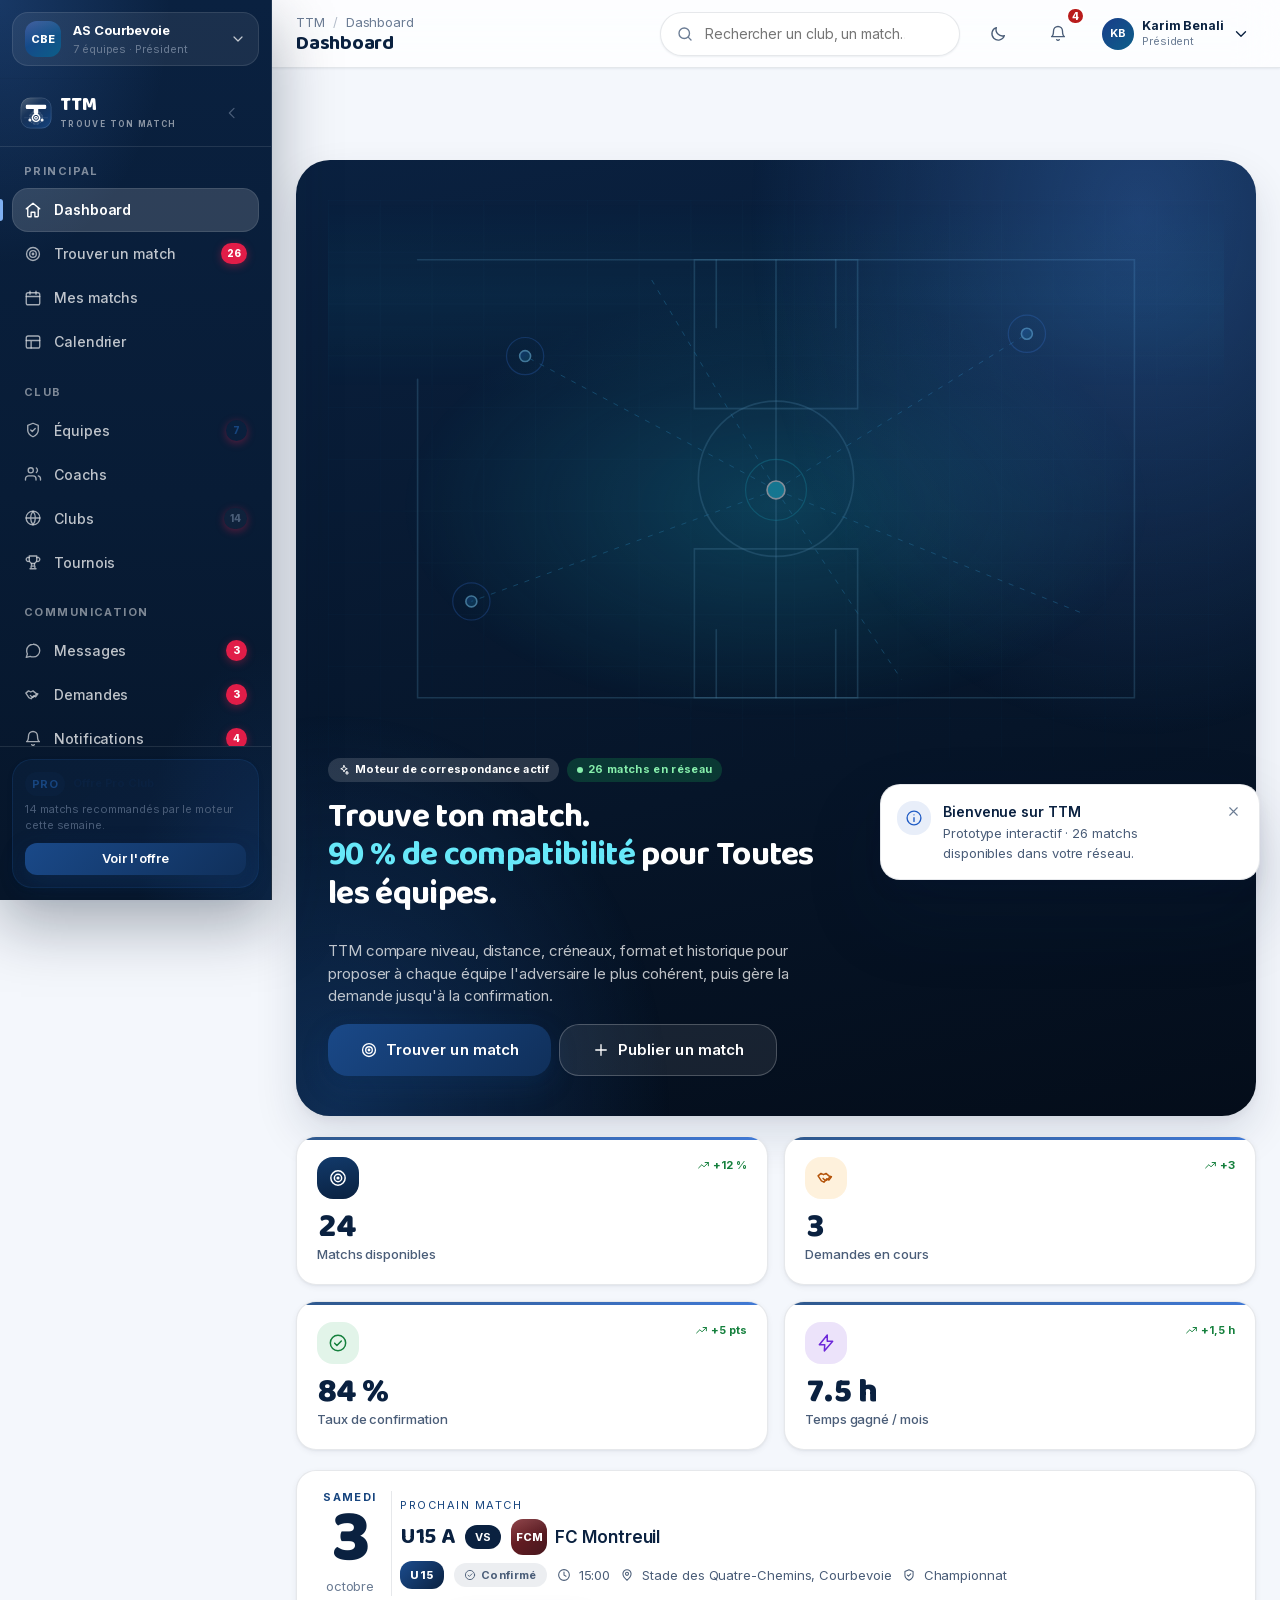
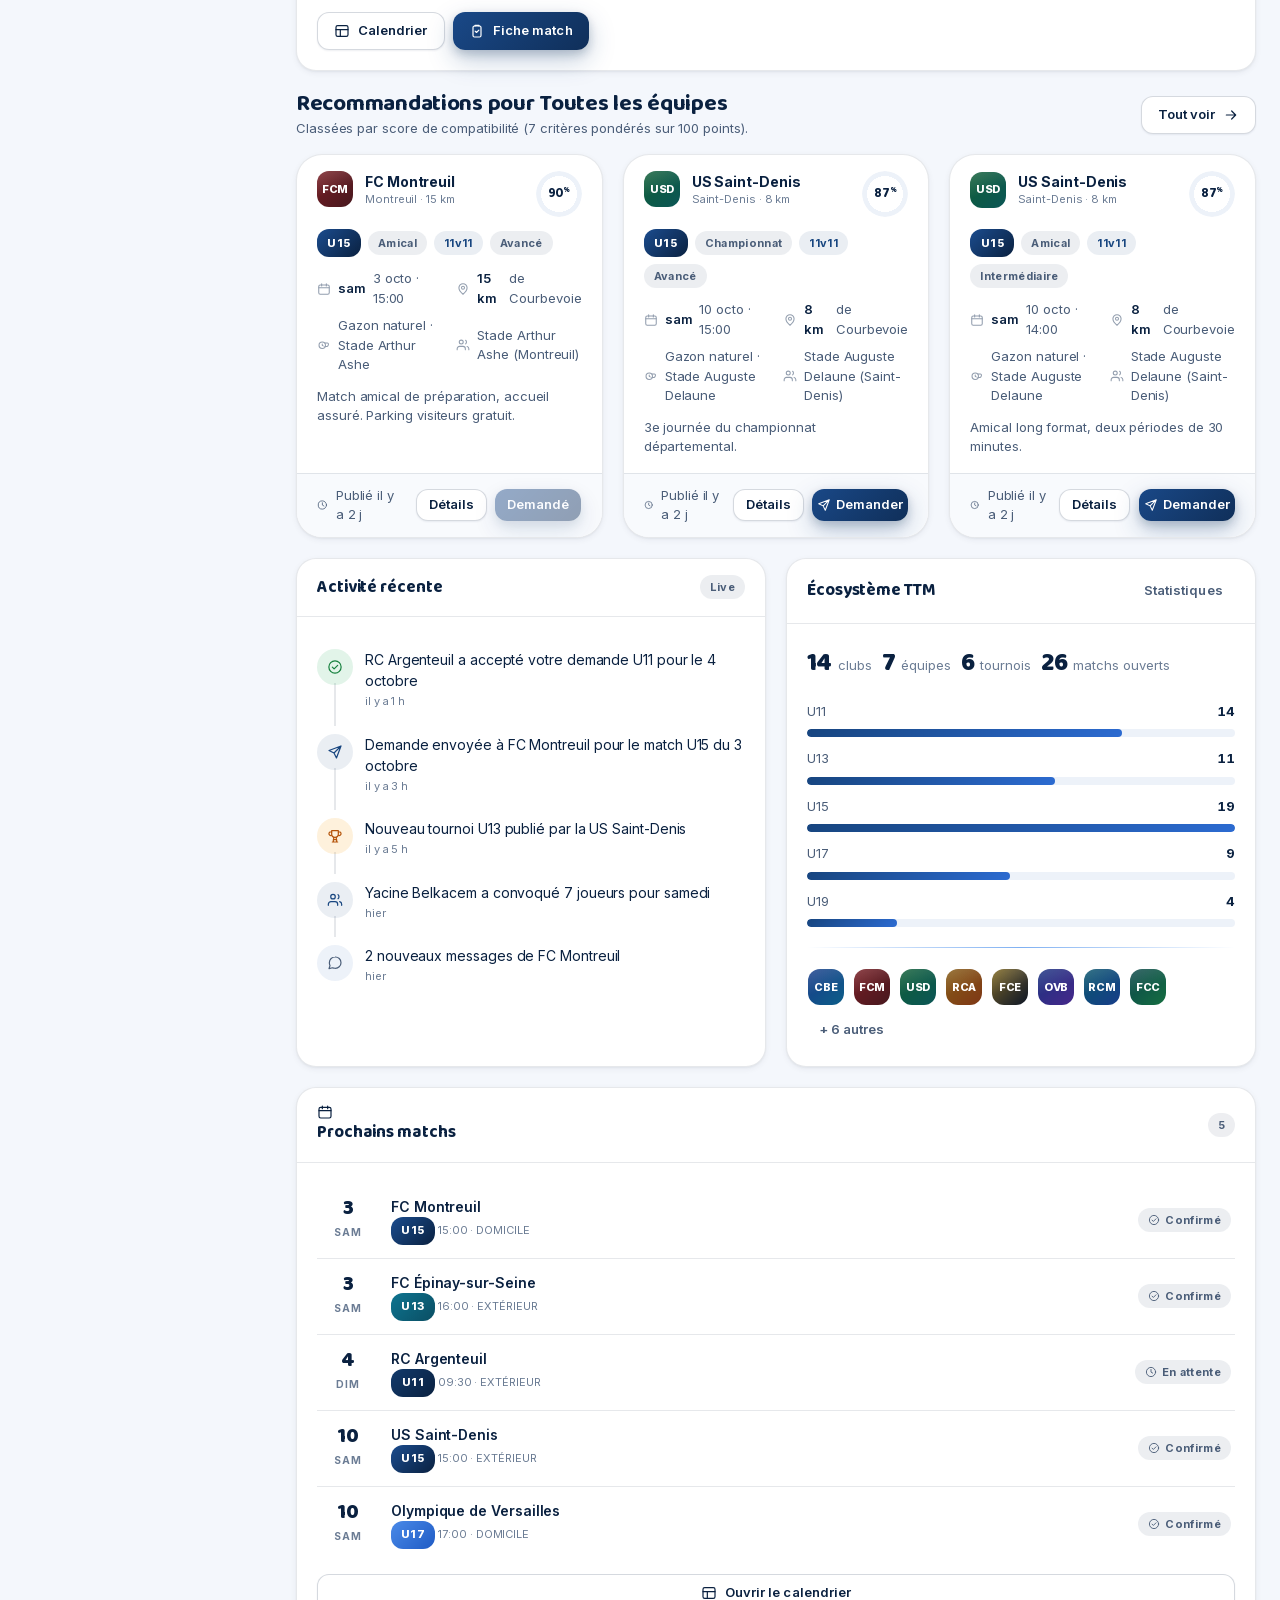
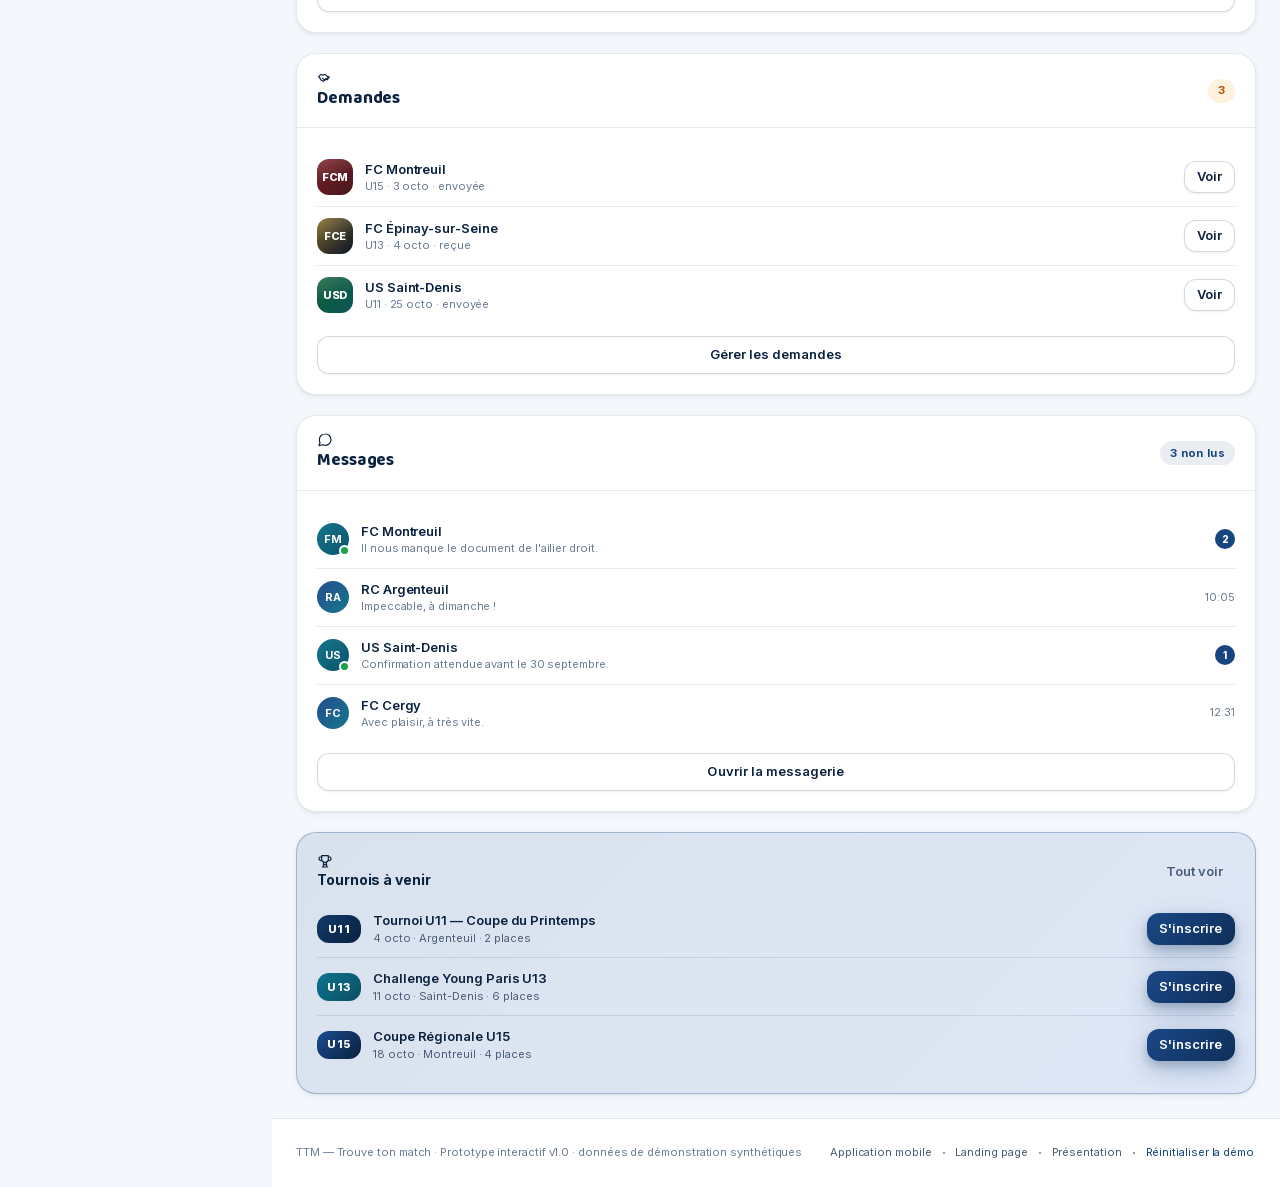
==== commit 662acf8d: "Add files via upload" ====
--- a/web/index.html
+++ b/web/index.html
@@ -6,9 +6,8 @@
 <title>TTM — Plateforme web · Prototype interactif</title>
 <meta name="description" content="TTM — Trouve ton match. Prototype web de la plateforme de mise en relation des clubs de football.">
 <link rel="icon" href="../assets/logo/favicon.svg" type="image/svg+xml">
-<link rel="preconnect" href="https://fonts.googleapis.com">
-<link rel="preconnect" href="https://fonts.gstatic.com" crossorigin>
-<link href="https://fonts.googleapis.com/css2?family=Inter:wght@400;500;600;700;800;900&display=swap" rel="stylesheet">
+<link rel="preload" href="../assets/fonts/baloo2-latin.woff2" as="font" type="font/woff2" crossorigin>
+<link rel="preload" href="../assets/fonts/inter-latin.woff2" as="font" type="font/woff2" crossorigin>
 <link rel="stylesheet" href="../assets/css/tokens.css">
 <link rel="stylesheet" href="../assets/css/base.css">
 <link rel="stylesheet" href="../assets/css/components.css">
@@ -95,7 +94,7 @@
 </aside>
 
 <!-- ======================= TOPBAR ======================= -->
-<header class="topbar" style="margin-left:var(--sidebar-w)">
+<header class="topbar">
   <button class="btn btn-ghost btn-icon only-md" id="menuBtn" aria-label="Ouvrir le menu"><span data-ico="menu"></span></button>
   <div class="flex-1" style="min-width:0">
     <div class="crumbs hide-sm" id="crumbs"></div>
@@ -146,7 +145,7 @@
 </header>
 
 <!-- ======================= MAIN ======================= -->
-<main class="app-main" id="main" style="margin-left:var(--sidebar-w)">
+<main class="app-main" id="main">
   <div id="view" class="view-root"></div>
   <footer class="app-foot">
     <div class="row-2 wrap" style="gap:16px">
@@ -164,6 +163,18 @@
   </footer>
 </main>
 
+<!-- Voile du tiroir latéral -->
+<div class="scrim only-md" id="scrim"></div>
+
+<!-- Barre d'onglets (mobile) -->
+<nav class="tabbar" id="tabbar" aria-label="Navigation principale">
+  <a class="tabbar-item" data-go="dashboard"><span data-ico="home"></span><span>Accueil</span></a>
+  <a class="tabbar-item" data-go="marketplace"><span data-ico="search"></span><span>Marché</span></a>
+  <a class="tabbar-item" data-go="calendar"><span data-ico="calendar"></span><span>Agenda</span></a>
+  <a class="tabbar-item" data-go="messages"><span data-ico="message"></span><span>Messages</span><span class="tabbar-badge" id="tabBadgeMsgs">0</span></a>
+  <a class="tabbar-item" data-go="clubs"><span data-ico="globe"></span><span>Clubs</span></a>
+</nav>
+
 <!-- FAB mobile -->
 <button class="fab only-md" id="fab" aria-label="Publier un match" style="display:none">
   <span data-ico="plus" data-size="24"></span>
--- a/assets/css/tokens.css
+++ b/assets/css/tokens.css
@@ -1,110 +1,182 @@
 /* ============================================================
    TTM — TROUVE TON MATCH
    Design System · Tokens
+   Bleu marine + blanc · Baloo 2 (display) + Inter (interface)
    Source de vérité unique (couleurs, typo, espaces, rayon,
    ombres, mouvement, élévation, z-index, breakpoints)
    ============================================================ */
 
+/* ---------- 0. POLICES (auto-hébergées : fonctionne en file://) ---------- */
+@font-face {
+  font-family: "Baloo 2";
+  font-style: normal;
+  font-weight: 400 800;
+  font-display: swap;
+  src: url("../fonts/baloo2-latin.woff2") format("woff2");
+  unicode-range: U+0000-00FF, U+0131, U+0152-0153, U+02BB-02BC, U+02C6, U+02DA,
+                 U+02DC, U+0304, U+0308, U+0329, U+2000-206F, U+20AC, U+2122,
+                 U+2191, U+2193, U+2212, U+2215, U+FEFF, U+FFFD;
+}
+@font-face {
+  font-family: "Baloo 2";
+  font-style: normal;
+  font-weight: 400 800;
+  font-display: swap;
+  src: url("../fonts/baloo2-latin-ext.woff2") format("woff2");
+  unicode-range: U+0100-02BA, U+02BD-02C5, U+02C7-02CC, U+02CE-02D7, U+02DD-02FF,
+                 U+0304, U+0308, U+0329, U+1D00-1DBF, U+1E00-1E9F, U+1EF2-1EFF,
+                 U+2020, U+20A0-20AB, U+20AD-20C0, U+2113, U+2C60-2C7F, U+A720-A7FF;
+}
+@font-face {
+  font-family: "Inter";
+  font-style: normal;
+  font-weight: 400 800;
+  font-display: swap;
+  src: url("../fonts/inter-latin.woff2") format("woff2");
+  unicode-range: U+0000-00FF, U+0131, U+0152-0153, U+02BB-02BC, U+02C6, U+02DA,
+                 U+02DC, U+0304, U+0308, U+0329, U+2000-206F, U+20AC, U+2122,
+                 U+2191, U+2193, U+2212, U+2215, U+FEFF, U+FFFD;
+}
+
 :root {
-  /* ---------- 1. COULEURS DE MARQUE ---------- */
-  --ttm-navy: #07111F;
-  --ttm-navy-900: #04101C;
-  --ttm-navy-800: #07111F;
-  --ttm-navy-700: #101B2D;
-  --ttm-navy-600: #16243A;
-  --ttm-blue: #2563EB;
-  --ttm-blue-600: #1D4ED8;
-  --ttm-blue-400: #3B82F6;
-  --ttm-blue-200: #93C5FD;
-  --ttm-cyan: #22D3EE;
-  --ttm-cyan-400: #67E8F9;
-  --ttm-cyan-ink: #0E7490;
-  --ttm-orange-ink: #C2410C;
+  /* ---------- 1. BLEU MARINE (marque) ---------- */
+  --ttm-navy-950: #040D1A;
+  --ttm-navy-900: #061529;
+  --ttm-navy-850: #081C36;
+  --ttm-navy-800: #0A2140;
+  --ttm-navy-700: #0E2C56;
+  --ttm-navy-600: #123A6B;
+  --ttm-navy-500: #17457F;
+  --ttm-navy-400: #1D5296;
+  --ttm-navy: #0A2140;
+
+  /* ---------- 1b. AZUR (accent, toujours dans la famille bleue) ---------- */
+  --ttm-azure-700: #16489E;
+  --ttm-azure-600: #1F5BC4;
+  --ttm-azure-500: #2C6BD1;
+  --ttm-azure-400: #4A8AE8;
+  --ttm-azure-300: #7FB0F2;
+  --ttm-azure-200: #B6D2F7;
+  --ttm-azure-100: #DCEAFB;
+  --ttm-azure-50:  #F1F6FD;
+
+  /* ---------- 1c. NEUTRES & BLANCS ---------- */
   --ttm-white: #FFFFFF;
-  --ttm-gray-soft: #F4F7FB;
-  --ttm-green: #22C55E;
+  --ttm-ice: #F4F7FC;
+  --ttm-ice-2: #EAF0F9;
+
+  /* ---------- 1d. ÉTATS ---------- */
+  --ttm-green: #16A34A;
+  --ttm-green-ink: #15803D;
   --ttm-orange: #F59E0B;
-  --ttm-red: #EF4444;
-  --ttm-purple: #8B5CF6;
-  --ttm-pink: #EC4899;
+  --ttm-orange-ink: #B45309;
+  --ttm-red: #E11D48;
+  --ttm-red-ink: #B91C1C;
+  --ttm-teal-ink: #0E7490;
+
+  /* ---------- 1e. PALETTE GRAPHIQUE (profonde, lisible sur blanc) ---------- */
+  --ttm-c1: #17457F;
+  --ttm-c2: #2C6BD1;
+  --ttm-c3: #4A8AE8;
+  --ttm-c4: #0E7490;
+  --ttm-c5: #B45309;
+  --ttm-c6: #6D28D9;
+  --ttm-c7: #15803D;
+  --ttm-c8: #B91C1C;
 
   /* ---------- 2. GRADIENTS ---------- */
-  --grad-brand: linear-gradient(135deg, #2563EB 0%, #22D3EE 100%);
-  --grad-brand-soft: linear-gradient(135deg, rgba(37, 99, 235, .16) 0%, rgba(34, 211, 238, .12) 100%);
-  --grad-blue-purple: linear-gradient(135deg, #2563EB 0%, #8B5CF6 100%);
-  --grad-cyan-blue: linear-gradient(135deg, #22D3EE 0%, #2563EB 100%);
-  --grad-sunrise: linear-gradient(135deg, #F59E0B 0%, #EC4899 100%);
-  --grad-btn: linear-gradient(135deg, #2563EB 0%, #1D4ED8 100%);
-  --grad-text: linear-gradient(135deg, #1D4ED8 0%, #0E7490 100%);
-  --grad-pitch: radial-gradient(ellipse 80% 60% at 50% 0%, rgba(37, 99, 235, .22) 0%, transparent 70%),
-                radial-gradient(ellipse 60% 50% at 80% 100%, rgba(34, 211, 238, .16) 0%, transparent 70%);
+  --grad-brand: linear-gradient(135deg, #17457F 0%, #2C6BD1 100%);
+  --grad-brand-soft: linear-gradient(135deg, rgba(23, 69, 127, .12) 0%, rgba(44, 107, 209, .10) 100%);
+  --grad-azure: linear-gradient(135deg, #1F5BC4 0%, #4A8AE8 100%);
+  --grad-btn: linear-gradient(135deg, #1B4C8E 0%, #0A2140 100%);
+  --grad-navy: linear-gradient(168deg, #0A2140 0%, #061529 62%, #040D1A 100%);
+  --grad-navy-soft: linear-gradient(168deg, #123A6B 0%, #0A2140 100%);
+  --grad-rail: linear-gradient(180deg, #0A2140 0%, #081C36 55%, #061529 100%);
+  --grad-text: linear-gradient(135deg, #17457F 0%, #2C6BD1 60%, #0E7490 100%);
+  --grad-sunrise: linear-gradient(135deg, #F59E0B 0%, #E11D48 100%);
+  --grad-success: linear-gradient(135deg, #15803D 0%, #16A34A 100%);
+  --grad-white-fade: linear-gradient(180deg, rgba(255, 255, 255, .14) 0%, rgba(255, 255, 255, 0) 100%);
+  --grad-pitch: radial-gradient(ellipse 80% 60% at 50% 0%, rgba(23, 69, 127, .16) 0%, transparent 70%),
+                radial-gradient(ellipse 60% 50% at 85% 100%, rgba(44, 107, 209, .13) 0%, transparent 70%);
 
   /* ---------- 3. ÉTAT INTERNE (light) ---------- */
-  --ttm-bg: var(--ttm-gray-soft);
-  --ttm-bg-alt: #EAF0F8;
+  --ttm-bg: var(--ttm-ice);
+  --ttm-bg-alt: var(--ttm-ice-2);
   --ttm-surface: #FFFFFF;
   --ttm-surface-2: #F8FAFD;
-  --ttm-surface-3: #EEF3FA;
-  --ttm-surface-inverse: var(--ttm-navy);
-  --ttm-overlay: rgba(7, 17, 31, .48);
-  --ttm-glass: rgba(255, 255, 255, .72);
-  --ttm-glass-border: rgba(7, 17, 31, .08);
-
-  --ttm-text: #07111F;
-  --ttm-text-secondary: #55647D;
-  --ttm-text-muted: #5F6E85;
+  --ttm-surface-3: #EDF2F9;
+  --ttm-surface-inverse: var(--ttm-navy-800);
+  --ttm-overlay: rgba(6, 21, 41, .55);
+  --ttm-glass: rgba(255, 255, 255, .78);
+  --ttm-glass-border: rgba(10, 33, 64, .08);
+
+  --ttm-text: #0A2140;
+  --ttm-text-secondary: #4A5D78;
+  --ttm-text-muted: #6B7C94;
   --ttm-text-inverse: #FFFFFF;
-  --ttm-text-brand: #1D4ED8;
-
-  --ttm-border: rgba(7, 17, 31, .09);
-  --ttm-border-strong: rgba(7, 17, 31, .16);
-  --ttm-border-brand: rgba(37, 99, 235, .32);
-
-  --ttm-accent: #2563EB;
-  --ttm-accent-hover: #1D4ED8;
+  --ttm-text-brand: #17457F;
+
+  --ttm-border: rgba(10, 33, 64, .10);
+  --ttm-border-strong: rgba(10, 33, 64, .17);
+  --ttm-border-brand: rgba(23, 69, 127, .30);
+
+  --ttm-accent: #17457F;
+  --ttm-accent-hover: #0E2C56;
   --ttm-brand: var(--ttm-accent);
-  --ttm-brand-soft: var(--ttm-accent-soft);
-  --ttm-accent-soft: rgba(37, 99, 235, .10);
-  --ttm-accent-soft-2: rgba(37, 99, 235, .16);
-
-  --ttm-success: #166534;
-  --ttm-success-soft: rgba(34, 197, 94, .12);
+  --ttm-brand-soft: var(--ttm-accent);
+  --ttm-brand-ink: var(--ttm-azure-600);
+  --ttm-accent-soft: rgba(23, 69, 127, .09);
+  --ttm-accent-soft-2: rgba(23, 69, 127, .16);
+
+  --ttm-success: #15803D;
+  --ttm-success-soft: rgba(22, 163, 74, .12);
   --ttm-warning: #B45309;
-  --ttm-warning-soft: rgba(245, 158, 11, .12);
+  --ttm-warning-soft: rgba(245, 158, 11, .14);
   --ttm-danger: #B91C1C;
-  --ttm-danger-soft: rgba(239, 68, 68, .12);
-  --ttm-info: #1D4ED8;
-  --ttm-info-soft: rgba(37, 99, 235, .10);
-  --ttm-neutral-soft: rgba(90, 107, 133, .10);
+  --ttm-danger-soft: rgba(225, 29, 72, .12);
+  --ttm-info: #1F5BC4;
+  --ttm-info-soft: rgba(31, 91, 196, .10);
+  --ttm-neutral-soft: rgba(74, 93, 120, .10);
+
+  /* ---------- 3b. RAIL MARINE (barre latérale, toujours marine) ---------- */
+  --rail-bg: var(--grad-rail);
+  --rail-text: rgba(255, 255, 255, .74);
+  --rail-text-strong: #FFFFFF;
+  --rail-text-muted: rgba(255, 255, 255, .48);
+  --rail-hover: rgba(255, 255, 255, .09);
+  --rail-active: rgba(255, 255, 255, .15);
+  --rail-border: rgba(255, 255, 255, .10);
+  --rail-glass: rgba(255, 255, 255, .07);
+  --rail-shadow: 0 24px 60px rgba(6, 21, 41, .34);
 
   /* ---------- 4. ÉTAT INTERNE (dark) ---------- */
-  --d-bg: #07111F;
-  --d-bg-alt: #0A1524;
-  --d-surface: #101B2D;
-  --d-surface-2: #16243A;
-  --d-surface-3: #1C2C45;
-  --d-glass: rgba(16, 27, 45, .72);
+  --d-bg: #050D18;
+  --d-bg-alt: #081426;
+  --d-surface: #0B1B30;
+  --d-surface-2: #10233C;
+  --d-surface-3: #162C49;
+  --d-glass: rgba(11, 27, 48, .76);
   --d-glass-border: rgba(255, 255, 255, .09);
   --d-text: #FFFFFF;
-  --d-text-secondary: #94A3B8;
-  --d-text-muted: #6B7C93;
-  --d-border: rgba(255, 255, 255, .08);
-  --d-border-strong: rgba(255, 255, 255, .16);
-  --d-accent: #3B82F6;
-  --d-accent-hover: #60A5FA;
-  --d-accent-soft: rgba(59, 130, 246, .16);
-  --d-accent-soft-2: rgba(59, 130, 246, .26);
+  --d-text-secondary: #A3B6CE;
+  --d-text-muted: #7A8EA8;
+  --d-border: rgba(255, 255, 255, .09);
+  --d-border-strong: rgba(255, 255, 255, .17);
+  --d-accent: #4A8AE8;
+  --d-accent-hover: #7FB0F2;
+  --d-accent-soft: rgba(74, 138, 232, .18);
+  --d-accent-soft-2: rgba(74, 138, 232, .28);
 
   /* ---------- 5. TYPOGRAPHIE ---------- */
-  --font-sans: "Inter", "SF Pro Display", -apple-system, BlinkMacSystemFont, "Segoe UI", Roboto, "Helvetica Neue", Arial, sans-serif;
-  --font-display: "Inter", "SF Pro Display", -apple-system, BlinkMacSystemFont, "Segoe UI", Roboto, sans-serif;
+  --font-display: "Baloo 2", "Inter", "SF Pro Display", -apple-system, BlinkMacSystemFont, "Segoe UI", Roboto, sans-serif;
+  --font-sans: "Inter", -apple-system, BlinkMacSystemFont, "Segoe UI", Roboto, "Helvetica Neue", Arial, sans-serif;
+  --font-body: var(--font-sans);
   --font-mono: "JetBrains Mono", "SF Mono", ui-monospace, "Roboto Mono", Menlo, monospace;
-  --font-numeric: "Inter", -apple-system, sans-serif;
-
-  --fs-display: clamp(2.6rem, 1.2rem + 4.4vw, 5rem);
-  --fs-h1: clamp(2rem, 1.4rem + 2.2vw, 3.25rem);
-  --fs-h2: clamp(1.55rem, 1.2rem + 1.4vw, 2.25rem);
-  --fs-h3: clamp(1.2rem, 1.05rem + .6vw, 1.5rem);
+
+  --fs-display: clamp(2.5rem, 1.1rem + 4.6vw, 4.6rem);
+  --fs-h1: clamp(1.9rem, 1.3rem + 2.2vw, 3rem);
+  --fs-h2: clamp(1.5rem, 1.18rem + 1.3vw, 2.1rem);
+  --fs-h3: clamp(1.18rem, 1.04rem + .6vw, 1.42rem);
   --fs-h4: 1.0625rem;
   --fs-body-lg: 1.0625rem;
   --fs-body: .9375rem;
@@ -112,14 +184,14 @@
   --fs-caption: .8125rem;
   --fs-micro: .6875rem;
 
-  --lh-tight: 1.06;
-  --lh-snug: 1.22;
-  --lh-normal: 1.45;
-  --lh-relaxed: 1.65;
-
-  --ls-display: -.035em;
-  --ls-tight: -.022em;
-  --ls-normal: -.011em;
+  --lh-tight: 1.12;
+  --lh-snug: 1.26;
+  --lh-normal: 1.5;
+  --lh-relaxed: 1.68;
+
+  --ls-display: -.02em;
+  --ls-tight: -.012em;
+  --ls-normal: -.005em;
   --ls-wide: .02em;
   --ls-caps: .13em;
 
@@ -127,7 +199,8 @@
   --fw-medium: 500;
   --fw-semibold: 600;
   --fw-bold: 700;
-  --fw-black: 800;
+  --fw-extrabold: 800;
+  --fw-black: 800;   /* alias historique */
 
   /* ---------- 6. ESPACEMENT (4pt) ---------- */
   --s-0: 0;
@@ -146,25 +219,25 @@
   --s-13: 8rem;    /* 128 */
 
   /* ---------- 7. RAYONS ---------- */
-  --r-xs: 6px;
-  --r-sm: 10px;
-  --r-md: 14px;
-  --r-lg: 18px;
-  --r-xl: 24px;
-  --r-2xl: 32px;
+  --r-xs: 8px;
+  --r-sm: 12px;
+  --r-md: 16px;
+  --r-lg: 20px;
+  --r-xl: 26px;
+  --r-2xl: 34px;
   --r-3xl: 44px;
   --r-full: 999px;
 
-  /* ---------- 8. OMBRES / ÉLÉVATION ---------- */
-  --sh-xs: 0 1px 2px rgba(7, 17, 31, .06);
-  --sh-sm: 0 1px 2px rgba(7, 17, 31, .05), 0 2px 6px rgba(7, 17, 31, .05);
-  --sh-md: 0 2px 4px rgba(7, 17, 31, .04), 0 8px 20px rgba(7, 17, 31, .07);
-  --sh-lg: 0 4px 8px rgba(7, 17, 31, .05), 0 18px 40px rgba(7, 17, 31, .10);
-  --sh-xl: 0 8px 16px rgba(7, 17, 31, .06), 0 32px 72px rgba(7, 17, 31, .14);
-  --sh-brand: 0 6px 18px rgba(37, 99, 235, .28);
-  --sh-brand-lg: 0 12px 40px rgba(37, 99, 235, .38);
-  --sh-cyan: 0 6px 20px rgba(34, 211, 238, .32);
-  --sh-inset: inset 0 1px 0 rgba(255, 255, 255, .6);
+  /* ---------- 8. OMBRES / ÉLÉVATION (teintées marine) ---------- */
+  --sh-xs: 0 1px 2px rgba(10, 33, 64, .07);
+  --sh-sm: 0 1px 2px rgba(10, 33, 64, .05), 0 2px 6px rgba(10, 33, 64, .06);
+  --sh-md: 0 2px 4px rgba(10, 33, 64, .04), 0 10px 24px rgba(10, 33, 64, .09);
+  --sh-lg: 0 4px 8px rgba(10, 33, 64, .05), 0 20px 44px rgba(10, 33, 64, .12);
+  --sh-xl: 0 10px 18px rgba(10, 33, 64, .07), 0 36px 76px rgba(10, 33, 64, .17);
+  --sh-brand: 0 4px 10px rgba(10, 33, 64, .20), 0 10px 26px rgba(23, 69, 127, .26);
+  --sh-brand-lg: 0 10px 22px rgba(10, 33, 64, .26), 0 22px 50px rgba(23, 69, 127, .34);
+  --sh-azure: 0 6px 20px rgba(44, 107, 209, .30);
+  --sh-inset: inset 0 1px 0 rgba(255, 255, 255, .7);
 
   /* ---------- 9. MOUVEMENT ---------- */
   --d-instant: 90ms;
@@ -191,20 +264,22 @@
   --z-tooltip: 700;
 
   /* ---------- 11. LAYOUT ---------- */
-  --sidebar-w: 268px;
-  --sidebar-w-collapsed: 76px;
+  --sidebar-w: 272px;
+  --sidebar-w-md: 236px;
+  --sidebar-w-collapsed: 78px;
   --topbar-h: 68px;
-  --tabbar-h: 64px;
+  --tabbar-h: 66px;
   --container: 1280px;
-  --container-wide: 1480px;
+  --container-wide: 1500px;
   --container-text: 68ch;
 
   /* ---------- 12. BREAKPOINTS (référence) ---------- */
-  --bp-sm: 480px;
+  --bp-xs: 400px;
+  --bp-sm: 560px;
   --bp-md: 768px;
   --bp-lg: 1024px;
-  --bp-xl: 1280px;
-  --bp-2xl: 1440px;
+  --bp-xl: 1180px;
+  --bp-2xl: 1400px;
 }
 
 /* ============================================================
@@ -213,10 +288,10 @@
 [data-theme="dark"] {
   color-scheme: dark;
 
-  --ttm-cyan-ink: #67E8F9;
-  --ttm-orange-ink: #FBBF24;
-  --grad-btn: linear-gradient(135deg, #2563EB 0%, #1D4ED8 100%);
-  --grad-text: linear-gradient(135deg, #60A5FA 0%, #22D3EE 100%);
+  --grad-btn: linear-gradient(135deg, #2C6BD1 0%, #17457F 100%);
+  --grad-navy: linear-gradient(168deg, #0B1B30 0%, #071527 60%, #050D18 100%);
+  --grad-text: linear-gradient(135deg, #7FB0F2 0%, #4A8AE8 100%);
+  --grad-brand-soft: linear-gradient(135deg, rgba(74, 138, 232, .18) 0%, rgba(23, 69, 127, .16) 100%);
 
   --ttm-bg: var(--d-bg);
   --ttm-bg-alt: var(--d-bg-alt);
@@ -224,43 +299,54 @@
   --ttm-surface-2: var(--d-surface-2);
   --ttm-surface-3: var(--d-surface-3);
   --ttm-surface-inverse: #FFFFFF;
-  --ttm-overlay: rgba(2, 6, 14, .72);
+  --ttm-overlay: rgba(2, 7, 15, .74);
   --ttm-glass: var(--d-glass);
   --ttm-glass-border: var(--d-glass-border);
 
   --ttm-text: var(--d-text);
   --ttm-text-secondary: var(--d-text-secondary);
   --ttm-text-muted: var(--d-text-muted);
-  --ttm-text-inverse: #07111F;
-  --ttm-text-brand: #7DD3FC;
+  --ttm-text-inverse: #0A2140;
+  --ttm-text-brand: #7FB0F2;
 
   --ttm-border: var(--d-border);
   --ttm-border-strong: var(--d-border-strong);
-  --ttm-border-brand: rgba(59, 130, 246, .40);
+  --ttm-border-brand: rgba(74, 138, 232, .38);
 
   --ttm-accent: var(--d-accent);
   --ttm-accent-hover: var(--d-accent-hover);
+  --ttm-brand: var(--ttm-accent);
+  --ttm-brand-ink: #7FB0F2;
   --ttm-accent-soft: var(--d-accent-soft);
   --ttm-accent-soft-2: var(--d-accent-soft-2);
 
   --ttm-success: #4ADE80;
-  --ttm-success-soft: rgba(74, 222, 128, .14);
+  --ttm-success-soft: rgba(74, 222, 128, .15);
   --ttm-warning: #FBBF24;
-  --ttm-warning-soft: rgba(251, 191, 36, .14);
-  --ttm-danger: #F87171;
-  --ttm-danger-soft: rgba(248, 113, 113, .14);
-  --ttm-info: #60A5FA;
-  --ttm-info-soft: rgba(96, 165, 250, .14);
-  --ttm-neutral-soft: rgba(148, 163, 184, .12);
-
-  --sh-xs: 0 1px 2px rgba(0, 0, 0, .40);
-  --sh-sm: 0 1px 2px rgba(0, 0, 0, .40), 0 2px 8px rgba(0, 0, 0, .34);
-  --sh-md: 0 2px 6px rgba(0, 0, 0, .38), 0 10px 26px rgba(0, 0, 0, .40);
-  --sh-lg: 0 6px 14px rgba(0, 0, 0, .42), 0 22px 48px rgba(0, 0, 0, .48);
-  --sh-xl: 0 10px 22px rgba(0, 0, 0, .46), 0 36px 80px rgba(0, 0, 0, .58);
-  --sh-inset: inset 0 1px 0 rgba(255, 255, 255, .05);
-
-  --grad-brand-soft: linear-gradient(135deg, rgba(59, 130, 246, .20) 0%, rgba(34, 211, 238, .14) 100%);
-  --grad-pitch: radial-gradient(ellipse 80% 60% at 50% 0%, rgba(37, 99, 235, .30) 0%, transparent 70%),
-                radial-gradient(ellipse 60% 50% at 80% 100%, rgba(34, 211, 238, .20) 0%, transparent 70%);
-}
+  --ttm-warning-soft: rgba(251, 191, 36, .15);
+  --ttm-danger: #FB7185;
+  --ttm-danger-soft: rgba(251, 113, 133, .15);
+  --ttm-info: #7FB0F2;
+  --ttm-info-soft: rgba(127, 176, 242, .15);
+  --ttm-neutral-soft: rgba(163, 182, 206, .13);
+
+  --ttm-orange-ink: #FBBF24;
+  --ttm-teal-ink: #67E8F9;
+
+  --sh-xs: 0 1px 2px rgba(0, 0, 0, .45);
+  --sh-sm: 0 1px 2px rgba(0, 0, 0, .45), 0 2px 8px rgba(0, 0, 0, .38);
+  --sh-md: 0 2px 6px rgba(0, 0, 0, .40), 0 12px 28px rgba(0, 0, 0, .44);
+  --sh-lg: 0 6px 14px rgba(0, 0, 0, .46), 0 24px 52px rgba(0, 0, 0, .52);
+  --sh-xl: 0 10px 24px rgba(0, 0, 0, .50), 0 40px 84px rgba(0, 0, 0, .62);
+  --sh-brand: 0 4px 12px rgba(0, 0, 0, .44), 0 10px 28px rgba(23, 69, 127, .40);
+  --sh-brand-lg: 0 10px 26px rgba(0, 0, 0, .50), 0 24px 54px rgba(23, 69, 127, .46);
+  --sh-inset: inset 0 1px 0 rgba(255, 255, 255, .06);
+
+  --rail-bg: linear-gradient(180deg, #08182B 0%, #061225 55%, #040C17 100%);
+  --rail-border: rgba(255, 255, 255, .08);
+  --rail-glass: rgba(255, 255, 255, .06);
+  --rail-shadow: 0 24px 60px rgba(0, 0, 0, .58);
+
+  --grad-pitch: radial-gradient(ellipse 80% 60% at 50% 0%, rgba(44, 107, 209, .22) 0%, transparent 70%),
+                radial-gradient(ellipse 60% 50% at 85% 100%, rgba(23, 69, 127, .22) 0%, transparent 70%);
+}
--- a/assets/css/base.css
+++ b/assets/css/base.css
@@ -13,7 +13,7 @@
 }
 
 body {
-  font-family: var(--font-sans);
+  font-family: var(--font-body);
   font-size: var(--fs-body);
   line-height: var(--lh-normal);
   letter-spacing: var(--ls-normal);
@@ -25,7 +25,7 @@
   font-feature-settings: "cv11" 1, "ss01" 1, "tnum" 0;
   min-height: 100vh;
   transition: background-color var(--d-slow) var(--e-soft), color var(--d-slow) var(--e-soft);
-  overflow-x: hidden;
+  overflow-x: clip;
 }
 
 body.is-locked { overflow: hidden; }
@@ -45,10 +45,15 @@
 
 ul, ol { list-style: none; }
 
-h1, h2, h3, h4, h5, h6 { font-family: var(--font-display); line-height: var(--lh-snug); }
-
-::selection { background: rgba(37, 99, 235, .22); color: var(--ttm-text); }
-[data-theme="dark"] ::selection { background: rgba(34, 211, 238, .28); }
+h1, h2, h3, h4, h5, h6 {
+  font-family: var(--font-display);
+  line-height: 1.16;
+  letter-spacing: var(--ls-tight);
+  font-weight: var(--fw-bold);
+}
+
+::selection { background: rgba(23, 69, 127, .18); color: var(--ttm-text); }
+[data-theme="dark"] ::selection { background: rgba(74, 138, 232, .32); color: #fff; }
 
 /* ---------- Scrollbar ---------- */
 * { scrollbar-width: thin; scrollbar-color: var(--ttm-border-strong) transparent; }
@@ -72,16 +77,19 @@
 
 /* ============================================================
    TYPOGRAPHIE
+   Baloo 2 pour les titres (ronde, chaleureuse, signature)
+   Inter pour l'interface dense (lisibilité au petit corps)
    ============================================================ */
 .t-display {
+  font-family: var(--font-display);
   font-size: var(--fs-display);
-  line-height: var(--lh-tight);
+  line-height: 1.04;
   letter-spacing: var(--ls-display);
-  font-weight: var(--fw-black);
-}
-.t-h1 { font-size: var(--fs-h1); line-height: var(--lh-tight); letter-spacing: var(--ls-display); font-weight: var(--fw-bold); }
-.t-h2 { font-size: var(--fs-h2); line-height: var(--lh-snug); letter-spacing: var(--ls-tight); font-weight: var(--fw-bold); }
-.t-h3 { font-size: var(--fs-h3); line-height: var(--lh-snug); letter-spacing: var(--ls-tight); font-weight: var(--fw-semibold); }
+  font-weight: var(--fw-extrabold);
+}
+.t-h1 { font-family: var(--font-display); font-size: var(--fs-h1); line-height: 1.1; letter-spacing: var(--ls-display); font-weight: var(--fw-extrabold); }
+.t-h2 { font-family: var(--font-display); font-size: var(--fs-h2); line-height: 1.14; letter-spacing: var(--ls-display); font-weight: var(--fw-bold); }
+.t-h3 { font-family: var(--font-display); font-size: var(--fs-h3); line-height: 1.2; letter-spacing: var(--ls-tight); font-weight: var(--fw-bold); }
 .t-h4 { font-size: var(--fs-h4); line-height: var(--lh-normal); letter-spacing: var(--ls-normal); font-weight: var(--fw-semibold); }
 .t-body-lg { font-size: var(--fs-body-lg); line-height: var(--lh-relaxed); }
 .t-body { font-size: var(--fs-body); line-height: var(--lh-normal); }
@@ -90,7 +98,7 @@
 .t-micro { font-size: var(--fs-micro); line-height: 1.4; }
 .t-overline {
   font-size: var(--fs-micro);
-  line-height: 1;
+  line-height: 1.1;
   letter-spacing: var(--ls-caps);
   text-transform: uppercase;
   font-weight: var(--fw-bold);
@@ -109,7 +117,7 @@
   background-clip: text;
   color: transparent;
 }
-.t-gradient-p { background: var(--grad-blue-purple); -webkit-background-clip: text; background-clip: text; color: transparent; }
+.t-gradient-p { background: linear-gradient(135deg, #17457F 0%, #4A8AE8 100%); -webkit-background-clip: text; background-clip: text; color: transparent; }
 
 .measure { max-width: var(--container-text); }
 .measure-sm { max-width: 54ch; }
@@ -169,25 +177,26 @@
 .pitch-bg {
   position: absolute; inset: 0; pointer-events: none;
   background-image:
-    linear-gradient(rgba(37, 99, 235, .045) 1px, transparent 1px),
-    linear-gradient(90deg, rgba(37, 99, 235, .045) 1px, transparent 1px);
+    linear-gradient(rgba(23, 69, 127, .05) 1px, transparent 1px),
+    linear-gradient(90deg, rgba(23, 69, 127, .05) 1px, transparent 1px);
   background-size: 56px 56px;
   mask-image: radial-gradient(ellipse 100% 80% at 50% 0%, #000 20%, transparent 78%);
   -webkit-mask-image: radial-gradient(ellipse 100% 80% at 50% 0%, #000 20%, transparent 78%);
 }
 [data-theme="dark"] .pitch-bg {
   background-image:
-    linear-gradient(rgba(34, 211, 238, .055) 1px, transparent 1px),
-    linear-gradient(90deg, rgba(34, 211, 238, .055) 1px, transparent 1px);
+    linear-gradient(rgba(74, 138, 232, .07) 1px, transparent 1px),
+    linear-gradient(90deg, rgba(74, 138, 232, .07) 1px, transparent 1px);
 }
 
 .glow { position: absolute; border-radius: 50%; filter: blur(90px); pointer-events: none; z-index: 0; }
-.glow-blue { background: rgba(37, 99, 235, .30); }
-.glow-cyan { background: rgba(34, 211, 238, .22); }
-.glow-purple { background: rgba(139, 92, 246, .22); }
+.glow-blue { background: rgba(23, 69, 127, .30); }
+.glow-azure { background: rgba(44, 107, 209, .28); }
+.glow-ice { background: rgba(186, 210, 247, .40); }
+.glow-purple { background: rgba(109, 40, 217, .18); }
 
 .noise::after {
-  content: ""; position: absolute; inset: 0; pointer-events: none; opacity: .035;
+  content: ""; position: absolute; inset: 0; pointer-events: none; opacity: .03;
   background-image: url("data:image/svg+xml,%3Csvg xmlns='http://www.w3.org/2000/svg' width='140' height='140'%3E%3Cfilter id='n'%3E%3CfeTurbulence type='fractalNoise' baseFrequency='.85' numOctaves='3'/%3E%3C/filter%3E%3Crect width='140' height='140' filter='url(%23n)'/%3E%3C/svg%3E");
   mix-blend-mode: overlay;
 }
@@ -197,8 +206,9 @@
 
 /* ============================================================
    RESPONSIVE
-   ============================================================ */
-@media (max-width: 1100px) {
+   400 · 560 · 768 · 1024 · 1180 · 1400
+   ============================================================ */
+@media (max-width: 1180px) {
   .g-4 { grid-template-columns: repeat(2, minmax(0, 1fr)); }
 }
 @media (max-width: 900px) {
@@ -206,14 +216,26 @@
   .g-3 { grid-template-columns: repeat(2, minmax(0, 1fr)); }
 }
 @media (max-width: 640px) {
-  :root { --fs-display: clamp(2.1rem, 1rem + 8vw, 3rem); }
+  :root { --fs-display: clamp(2.05rem, 1.1rem + 6.4vw, 2.9rem); }
   .container, .container-wide { padding-inline: var(--s-4); }
   .g-2, .g-3, .g-4 { grid-template-columns: minmax(0, 1fr); }
   .g-auto-260, .g-auto-300, .g-auto-340, .g-auto-380 { grid-template-columns: minmax(0, 1fr); }
   .hide-sm { display: none !important; }
+  .section { padding-block: clamp(44px, 9vw, 72px); }
 }
 @media (min-width: 641px) { .only-sm { display: none !important; } }
 @media (min-width: 1025px) { .only-md { display: none !important; } }
 
 /* Cibles tactiles : micro-liens et boutons de texte */
-a.t-micro, button.t-micro, .t-micro-btn { display: inline-flex; align-items: center; gap: 5px; min-height: 26px; padding: 3px 2px; }
+a.t-micro, button.t-micro, .t-micro-btn { display: inline-flex; align-items: center; gap: 5px; min-height: 28px; padding: 3px 2px; }
+
+/* Cibles tactiles mobiles : rien de plus petit que 40 px */
+@media (max-width: 768px) {
+  .btn { min-height: 42px; }
+  .btn-xs { min-height: 34px; }
+  .btn-sm { min-height: 38px; }
+  .btn-icon { min-width: 40px; }
+  .btn-icon.btn-xs { min-width: 34px; }
+  .btn-icon.btn-sm { min-width: 40px; }
+  input[type="checkbox"], input[type="radio"] { min-width: 20px; min-height: 20px; }
+}
--- a/assets/css/components.css
+++ b/assets/css/components.css
@@ -21,14 +21,14 @@
   border-radius: var(--r-md);
   font-size: var(--fs-body-sm);
   font-weight: var(--fw-semibold);
-  letter-spacing: .005em;
+  letter-spacing: .004em;
   white-space: nowrap;
   cursor: pointer;
   user-select: none;
   transition: transform var(--d-fast) var(--e-out),
               background-color var(--d-fast) var(--e-out),
               border-color var(--d-fast) var(--e-out),
-              box-shadow var(--d-fast) var(--e-out),
+              box-shadow var(--d-base) var(--e-out),
               color var(--d-fast) var(--e-out),
               opacity var(--d-fast) var(--e-out);
   will-change: transform;
@@ -44,20 +44,20 @@
 }
 .btn-ghost.is-loading::after, .btn-outline.is-loading::after { color: var(--ttm-accent); }
 
-/* Primary */
+/* Primary — bleu marine dégradé */
 .btn-primary {
   color: #fff;
   background: var(--grad-btn);
-  background-size: 160% 160%;
-  background-position: 0% 50%;
+  background-size: 170% 170%;
+  background-position: 12% 50%;
   box-shadow: var(--sh-brand);
 }
-.btn-primary:hover { background-position: 100% 50%; box-shadow: var(--sh-brand-lg); transform: translateY(-1px); }
+.btn-primary:hover { background-position: 88% 50%; box-shadow: var(--sh-brand-lg); transform: translateY(-1px); }
 .btn-primary:active:not(:disabled) { transform: translateY(0) scale(.975); }
 
 /* Navy (inverse) */
-.btn-navy { color: #fff; background: var(--ttm-surface-inverse); box-shadow: var(--sh-md); }
-[data-theme="dark"] .btn-navy { color: #07111F; }
+.btn-navy { color: #fff; background: var(--grad-navy); box-shadow: var(--sh-md); }
+[data-theme="dark"] .btn-navy { color: #0A2140; }
 .btn-navy:hover { transform: translateY(-1px); box-shadow: var(--sh-lg); }
 
 /* Soft */
@@ -65,23 +65,33 @@
 .btn-soft:hover { background: var(--ttm-accent-soft-2); }
 
 /* Outline */
-.btn-outline { color: var(--ttm-text); background: var(--ttm-surface); border: 1px solid var(--ttm-border-strong); box-shadow: var(--sh-xs); }
-.btn-outline:hover { border-color: var(--ttm-border-brand); color: var(--ttm-accent); background: var(--ttm-accent-soft); }
+.btn-outline {
+  color: var(--ttm-text);
+  background: var(--ttm-surface);
+  border: 1.5px solid var(--ttm-border-strong);
+  box-shadow: var(--sh-xs);
+}
+.btn-outline:hover {
+  border-color: var(--ttm-accent);
+  color: var(--ttm-accent);
+  background: var(--ttm-accent-soft);
+  box-shadow: 0 0 0 4px var(--ttm-accent-soft);
+}
 
 /* Ghost */
 .btn-ghost { color: var(--ttm-text-secondary); background: transparent; }
 .btn-ghost:hover { color: var(--ttm-text); background: var(--ttm-surface-3); }
 
 /* Danger */
-.btn-danger { color: #fff; background: var(--ttm-danger); box-shadow: 0 6px 18px rgba(239, 68, 68, .28); }
-.btn-danger:hover { transform: translateY(-1px); filter: brightness(1.05); }
+.btn-danger { color: #fff; background: linear-gradient(135deg, #E11D48, #B91C1C); box-shadow: 0 6px 18px rgba(225, 29, 72, .30); }
+.btn-danger:hover { transform: translateY(-1px); filter: brightness(1.06); }
 
 /* WhatsApp / contact */
-.btn-success { color: #fff; background: linear-gradient(135deg, #16A34A, #22C55E); box-shadow: 0 6px 18px rgba(34, 197, 94, .28); }
+.btn-success { color: #fff; background: var(--grad-success); box-shadow: 0 6px 18px rgba(22, 163, 74, .28); }
 
 /* Tailles */
-.btn-xs { --btn-h: 30px; --btn-px: var(--s-3); font-size: var(--fs-caption); border-radius: var(--r-sm); gap: 5px; }
-.btn-sm { --btn-h: 36px; --btn-px: var(--s-4); font-size: var(--fs-caption); border-radius: var(--r-sm); }
+.btn-xs { --btn-h: 32px; --btn-px: var(--s-3); font-size: var(--fs-caption); border-radius: var(--r-sm); gap: 5px; }
+.btn-sm { --btn-h: 38px; --btn-px: var(--s-4); font-size: var(--fs-caption); border-radius: var(--r-sm); }
 .btn-md { --btn-h: 44px; --btn-px: var(--s-5); }
 .btn-lg { --btn-h: 52px; --btn-px: var(--s-7); font-size: var(--fs-body); border-radius: var(--r-lg); }
 .btn-xl { --btn-h: 60px; --btn-px: var(--s-8); font-size: 1.0625rem; border-radius: var(--r-lg); }
@@ -89,7 +99,7 @@
 
 /* Carré / icône */
 .btn-icon { --btn-px: 0; width: var(--btn-h); padding: 0; }
-.btn-icon.btn-xs { width: 30px; } .btn-icon.btn-sm { width: 36px; }
+.btn-icon.btn-xs { width: 32px; } .btn-icon.btn-sm { width: 38px; }
 .btn-icon.btn-lg { width: 52px; } .btn-icon.btn-xl { width: 60px; }
 
 /* FAB */
@@ -120,13 +130,14 @@
   height: 46px;
   padding-inline: var(--s-4);
   background: var(--ttm-surface);
-  border: 1px solid var(--ttm-border-strong);
+  border: 1.5px solid var(--ttm-border-strong);
   border-radius: var(--r-md);
   color: var(--ttm-text);
   font-size: var(--fs-body);
+  box-shadow: var(--sh-xs);
   transition: border-color var(--d-fast) var(--e-out), box-shadow var(--d-fast) var(--e-out), background-color var(--d-fast) var(--e-out);
 }
-.textarea { height: auto; min-height: 96px; padding: var(--s-3) var(--s-4); resize: vertical; line-height: var(--lh-normal); }
+.textarea { height: auto; min-height: 100px; padding: var(--s-3) var(--s-4); resize: vertical; line-height: var(--lh-normal); }
 .input::placeholder, .textarea::placeholder { color: var(--ttm-text-muted); }
 .input:hover, .select:hover, .textarea:hover { border-color: var(--ttm-text-muted); }
 .input:focus, .select:focus, .textarea:focus {
@@ -140,7 +151,7 @@
 
 .select {
   appearance: none; -webkit-appearance: none; cursor: pointer; padding-right: 40px;
-  background-image: url("data:image/svg+xml,%3Csvg xmlns='http://www.w3.org/2000/svg' width='16' height='16' viewBox='0 0 24 24' fill='none' stroke='%238A99AE' stroke-width='2.4' stroke-linecap='round' stroke-linejoin='round'%3E%3Cpolyline points='6 9 12 15 18 9'/%3E%3C/svg%3E");
+  background-image: url("data:image/svg+xml,%3Csvg xmlns='http://www.w3.org/2000/svg' width='16' height='16' viewBox='0 0 24 24' fill='none' stroke='%236B7C94' stroke-width='2.4' stroke-linecap='round' stroke-linejoin='round'%3E%3Cpolyline points='6 9 12 15 18 9'/%3E%3C/svg%3E");
   background-repeat: no-repeat; background-position: right 14px center;
 }
 [data-theme="dark"] .select {
@@ -167,15 +178,16 @@
 /* Search */
 .search-bar { position: relative; display: flex; align-items: center; width: 100%; }
 .search-bar input {
-  width: 100%; height: 48px; padding-inline: 46px 40px;
-  background: var(--ttm-surface); border: 1px solid var(--ttm-border-strong);
-  border-radius: var(--r-full); font-size: var(--fs-body);
-  transition: border-color var(--d-fast) var(--e-out), box-shadow var(--d-fast) var(--e-out);
-}
+  width: 100%; height: 44px; padding-inline: 44px 40px;
+  background: var(--ttm-surface); border: 1.5px solid var(--ttm-border);
+  border-radius: var(--r-full); font-size: var(--fs-body-sm);
+  box-shadow: var(--sh-xs);
+  transition: border-color var(--d-fast) var(--e-out), box-shadow var(--d-fast) var(--e-out), background-color var(--d-fast) var(--e-out);
+}
+.search-bar input:hover { border-color: var(--ttm-border-strong); }
 .search-bar input:focus { border-color: var(--ttm-accent); box-shadow: 0 0 0 4px var(--ttm-accent-soft); }
-.search-bar .s-icon { position: absolute; left: 17px; color: var(--ttm-text-muted); pointer-events: none; }
+.search-bar .s-icon { position: absolute; left: 16px; color: var(--ttm-text-muted); pointer-events: none; }
 .search-bar .s-clear {
-  width: 32px; height: 32px;
   position: absolute; right: 12px; width: 26px; height: 26px; border-radius: 50%;
   display: grid; place-items: center; background: var(--ttm-surface-3); color: var(--ttm-text-secondary);
   opacity: 0; pointer-events: none; transition: opacity var(--d-fast);
@@ -235,6 +247,7 @@
    3. CARDS
    ============================================================ */
 .card {
+  position: relative;
   background: var(--ttm-surface);
   border: 1px solid var(--ttm-border);
   border-radius: var(--r-lg);
@@ -257,24 +270,24 @@
   border-color: rgba(255, 255, 255, .20);
   color: #fff;
 }
-.hero-band .card-glass .t-muted, .hero-band .card-glass .t-secondary { color: rgba(255, 255, 255, .78); }
-.hero-band .t-secondary, .hero-band .t-muted, .hero-band .t-caption, .hero-band .t-micro { color: rgba(255, 255, 255, .80); }
-.on-dark .t-secondary, .on-dark .t-muted, .on-dark .t-caption, .on-dark .t-micro { color: rgba(255, 255, 255, .80); }
+.hero-band .card-glass .t-muted, .hero-band .card-glass .t-secondary { color: rgba(255, 255, 255, .80); }
+.hero-band .t-secondary, .hero-band .t-muted, .hero-band .t-caption, .hero-band .t-micro { color: rgba(255, 255, 255, .82); }
+.on-dark .t-secondary, .on-dark .t-muted, .on-dark .t-caption, .on-dark .t-micro { color: rgba(255, 255, 255, .82); }
 .card-brand {
   background: var(--grad-brand-soft);
   border-color: var(--ttm-border-brand);
 }
-.card-inverse { background: var(--ttm-surface-inverse); color: var(--ttm-text-inverse); border-color: transparent; }
-[data-theme="dark"] .card-inverse { color: #07111F; }
+.card-inverse { background: var(--grad-navy); color: #fff; border-color: transparent; }
+[data-theme="dark"] .card-inverse { color: #0A2140; }
 .card-header {
   display: flex; align-items: center; justify-content: space-between; gap: var(--s-4);
   padding: var(--s-4) var(--s-5); border-bottom: 1px solid var(--ttm-border);
 }
-.card-title { font-size: var(--fs-h4); font-weight: var(--fw-semibold); letter-spacing: var(--ls-normal); }
+.card-title { font-family: var(--font-display); font-size: var(--fs-h4); font-weight: var(--fw-bold); letter-spacing: var(--ls-normal); }
 .card-body { padding: var(--s-5); }
 .card-footer { padding: var(--s-4) var(--s-5); border-top: 1px solid var(--ttm-border); background: var(--ttm-surface-2); border-radius: 0 0 var(--r-lg) var(--r-lg); }
 
-/* Carte_match (marketplace) */
+/* Carte match (marketplace) */
 .match-card {
   position: relative; display: flex; flex-direction: column;
   background: var(--ttm-surface); border: 1px solid var(--ttm-border);
@@ -327,15 +340,15 @@
 /* Catégorie (U11..U17) */
 .cat-badge {
   display: inline-flex; align-items: center; justify-content: center;
-  min-width: 42px; height: 28px; padding-inline: 9px; border-radius: var(--r-sm);
-  font-size: var(--fs-micro); font-weight: var(--fw-black); letter-spacing: .04em;
+  min-width: 44px; height: 28px; padding-inline: 10px; border-radius: var(--r-sm);
+  font-size: var(--fs-micro); font-weight: var(--fw-extrabold); letter-spacing: .04em;
   color: #fff; background: var(--grad-btn);
 }
-.cat-u11 { background: linear-gradient(135deg, #15803D, #166534); }
-.cat-u13 { background: linear-gradient(135deg, #0E7490, #155E75); }
-.cat-u15 { background: linear-gradient(135deg, #2563EB, #4F46E5); }
-.cat-u17 { background: linear-gradient(135deg, #6D28D9, #A21CAF); }
-.cat-u19 { background: linear-gradient(135deg, #B45309, #B91C1C); }
+.cat-u11 { background: linear-gradient(135deg, #123A6B, #0A2140); }
+.cat-u13 { background: linear-gradient(135deg, #0E7490, #0A4E63); }
+.cat-u15 { background: linear-gradient(135deg, #1B4C8E, #0A2140); }
+.cat-u17 { background: linear-gradient(135deg, #4A8AE8, #1F5BC4); }
+.cat-u19 { background: linear-gradient(135deg, #B45309, #7C2D12); }
 
 /* Chips (filtres) */
 .chip {
@@ -389,10 +402,11 @@
 .compat-val sup { font-size: .58em; font-weight: var(--fw-bold); top: -.55em; }
 .compat-ring-lg { --size: 132px; }
 .compat-ring-xl { --size: 168px; }
-.compat-ring-sm { --size: 44px; }
+.compat-ring-sm { --size: 46px; }
 .compat-hi { --col: var(--ttm-success); }
 .compat-md { --col: var(--ttm-warning); }
 .compat-lo { --col: var(--ttm-text-muted); }
+.compat-val { font-family: var(--font-display); }
 
 @property --pct { syntax: "<number>"; initial-value: 0; inherits: false; }
 
@@ -443,8 +457,7 @@
   font-size: var(--fs-caption); font-weight: var(--fw-bold); color: #fff;
   background: var(--grad-btn); overflow: visible; letter-spacing: .01em;
   user-select: none;
-}
-.avatar-xs { width: 24px; height: 24px; font-size: 10px; }
+}.avatar-xs { width: 24px; height: 24px; font-size: 10px; }
 .avatar-sm { width: 32px; height: 32px; font-size: var(--fs-micro); }
 .avatar-lg { width: 52px; height: 52px; font-size: var(--fs-body); }
 .avatar-xl { width: 84px; height: 84px; font-size: 1.75rem; border-radius: var(--r-xl); }
@@ -466,7 +479,7 @@
 .club-logo {
   position: relative; flex: none; display: grid; place-items: center;
   width: 48px; height: 48px; border-radius: var(--r-md);
-  font-size: var(--fs-caption); font-weight: var(--fw-black); letter-spacing: -.02em;
+  font-size: var(--fs-caption); font-weight: var(--fw-extrabold); letter-spacing: -.01em;
   color: #fff; overflow: hidden;
 }
 .club-logo::after {
@@ -480,7 +493,7 @@
 /* ============================================================
    8. TABS
    ============================================================ */
-.tabs { display: flex; align-items: center; gap: var(--s-1); border-bottom: 1px solid var(--ttm-border); }
+.tabs { display: flex; align-items: center; gap: var(--s-1); border-bottom: 1.5px solid var(--ttm-border); }
 .tab {
   position: relative; padding: var(--s-3) var(--s-4);
   font-size: var(--fs-body-sm); font-weight: var(--fw-semibold);
@@ -509,44 +522,67 @@
 
 /* ============================================================
    9. SIDEBAR / NAVIGATION
+   Le rail est toujours bleu marine : il ancre la marque, le
+   contenu reste blanc. Le texte du rail utilise --rail-*.
    ============================================================ */
 .sidebar {
   position: fixed; inset: 0 auto 0 0; z-index: var(--z-nav);
   width: var(--sidebar-w); display: flex; flex-direction: column;
-  background: var(--ttm-surface); border-right: 1px solid var(--ttm-border);
+  background: var(--rail-bg);
+  border-right: 1px solid var(--rail-border);
+  box-shadow: var(--rail-shadow);
   transition: width var(--d-slow) var(--e-soft), transform var(--d-slow) var(--e-out);
 }
+.sidebar::after {
+  content: ""; position: absolute; inset: 0; pointer-events: none;
+  background:
+    radial-gradient(ellipse 90% 42% at 0% 0%, rgba(74, 138, 232, .22) 0%, transparent 70%),
+    radial-gradient(ellipse 70% 40% at 100% 100%, rgba(23, 69, 127, .30) 0%, transparent 70%);
+}
+.sidebar > * { position: relative; z-index: 1; }
+
 .sidebar-brand {
   display: flex; align-items: center; gap: var(--s-3);
   height: var(--topbar-h); padding-inline: var(--s-5); flex: none;
-  border-bottom: 1px solid var(--ttm-border);
-}
-.sidebar-nav { flex: 1; overflow-y: auto; padding: var(--s-4) var(--s-3); }
+  border-bottom: 1px solid var(--rail-border);
+}
+.sidebar-nav { flex: 1; overflow-y: auto; overflow-x: hidden; padding: var(--s-4) var(--s-3); }
 .nav-group + .nav-group { margin-top: var(--s-5); }
 .nav-group-label {
   padding: 0 var(--s-3) var(--s-2);
   font-size: var(--fs-micro); font-weight: var(--fw-bold); letter-spacing: var(--ls-caps);
-  text-transform: uppercase; color: var(--ttm-text-muted);
+  text-transform: uppercase; color: var(--rail-text-muted);
 }
 .nav-item {
   position: relative; display: flex; align-items: center; gap: var(--s-3);
-  height: 42px; padding-inline: var(--s-3); border-radius: var(--r-md);
+  min-height: 44px; padding-inline: var(--s-3); border-radius: var(--r-md);
   font-size: var(--fs-body-sm); font-weight: var(--fw-medium);
-  color: var(--ttm-text-secondary); cursor: pointer;
+  color: var(--rail-text); cursor: pointer;
   transition: background var(--d-fast) var(--e-out), color var(--d-fast) var(--e-out);
 }
-.nav-item .i { flex: none; opacity: .8; }
-.nav-item:hover { background: var(--ttm-surface-3); color: var(--ttm-text); }
-.nav-item.is-active { color: #fff; background: var(--grad-btn); box-shadow: var(--sh-brand); }
+.nav-item .i { flex: none; opacity: .85; }
+.nav-item:hover { background: var(--rail-hover); color: var(--rail-text-strong); }
+.nav-item:hover .i { opacity: 1; }
+.nav-item.is-active {
+  color: var(--rail-text-strong);
+  background: var(--rail-active);
+  font-weight: var(--fw-semibold);
+  box-shadow: inset 0 0 0 1px rgba(255, 255, 255, .10);
+}
+.nav-item.is-active::before {
+  content: ""; position: absolute; left: -12px; top: 50%; transform: translateY(-50%);
+  width: 3px; height: 22px; border-radius: 0 3px 3px 0; background: #7FB0F2;
+}
 .nav-item.is-active .i { opacity: 1; }
 .nav-item-badge {
-  margin-left: auto; min-width: 20px; height: 20px; padding-inline: 6px;
+  margin-left: auto; min-width: 21px; height: 21px; padding-inline: 6px;
   display: grid; place-items: center; border-radius: var(--r-full);
-  background: var(--ttm-danger); color: #fff;
-  font-size: 10px; font-weight: var(--fw-black);
-}
-.nav-item.is-active .nav-item-badge { background: rgba(255, 255, 255, .26); }
-.sidebar-foot { flex: none; padding: var(--s-3); border-top: 1px solid var(--ttm-border); }
+  background: #E11D48; color: #fff;
+  font-size: 10px; font-weight: var(--fw-extrabold);
+  box-shadow: 0 2px 8px rgba(225, 29, 72, .40);
+}
+.nav-item.is-active .nav-item-badge { background: rgba(255, 255, 255, .22); box-shadow: none; }
+.sidebar-foot { flex: none; padding: var(--s-3); border-top: 1px solid var(--rail-border); }
 
 .sidebar-collapsed { width: var(--sidebar-w-collapsed); }
 .sidebar-collapsed .nav-item span, .sidebar-collapsed .nav-group-label,
@@ -558,11 +594,18 @@
   position: sticky; top: 0; z-index: var(--z-sticky);
   display: flex; align-items: center; gap: var(--s-4);
   height: var(--topbar-h); padding-inline: var(--s-6);
-  background: var(--ttm-glass); backdrop-filter: blur(18px) saturate(180%);
-  -webkit-backdrop-filter: blur(18px) saturate(180%);
+  background: var(--ttm-glass); backdrop-filter: blur(20px) saturate(180%);
+  -webkit-backdrop-filter: blur(20px) saturate(180%);
   border-bottom: 1px solid var(--ttm-border);
-}
-.topbar-title { font-size: var(--fs-h4); font-weight: var(--fw-semibold); letter-spacing: var(--ls-tight); }
+  box-shadow: var(--sh-xs);
+}
+.topbar-title {
+  font-family: var(--font-display);
+  font-size: 1.25rem; font-weight: var(--fw-bold); letter-spacing: var(--ls-tight);
+  line-height: 1.1;
+}
+.topbar .btn-ghost { color: var(--ttm-text-secondary); }
+.topbar .btn-ghost:hover { background: var(--ttm-accent-soft); color: var(--ttm-accent); }
 
 /* Breadcrumb */
 .crumbs { display: flex; align-items: center; gap: var(--s-2); font-size: var(--fs-caption); color: var(--ttm-text-muted); }
@@ -573,10 +616,11 @@
 .club-switch {
   display: flex; align-items: center; gap: var(--s-3); width: 100%;
   padding: var(--s-2) var(--s-3); border-radius: var(--r-md);
-  background: var(--ttm-surface-2); border: 1px solid var(--ttm-border);
+  background: var(--rail-glass); border: 1px solid var(--rail-border);
+  color: var(--rail-text-strong);
   transition: border-color var(--d-fast), background var(--d-fast);
 }
-.club-switch:hover { border-color: var(--ttm-border-brand); background: var(--ttm-surface-3); }
+.club-switch:hover { border-color: rgba(255, 255, 255, .26); background: rgba(255, 255, 255, .12); }
 
 /* ============================================================
    10. DROPDOWN / MENU
@@ -720,33 +764,40 @@
   padding: var(--s-5); border-radius: var(--r-lg);
   background: var(--ttm-surface); border: 1px solid var(--ttm-border);
   box-shadow: var(--sh-sm); overflow: hidden;
-  transition: transform var(--d-base) var(--e-out), box-shadow var(--d-base) var(--e-out);
-}
-.kpi:hover { transform: translateY(-2px); box-shadow: var(--sh-md); }
+  transition: transform var(--d-base) var(--e-out), box-shadow var(--d-base) var(--e-out), border-color var(--d-base) var(--e-out);
+}
+.kpi::before {
+  content: ""; position: absolute; top: 0; left: 0; right: 0; height: 3px;
+  background: var(--grad-brand); opacity: .9;
+}
+.kpi:hover { transform: translateY(-3px); box-shadow: var(--sh-lg); border-color: var(--ttm-border-brand); }
 .kpi-top { display: flex; align-items: flex-start; justify-content: space-between; gap: var(--s-3); }
-.kpi-ico { width: 40px; height: 40px; border-radius: var(--r-md); display: grid; place-items: center; flex: none; }
+.kpi-ico { width: 42px; height: 42px; border-radius: var(--r-md); display: grid; place-items: center; flex: none; }
 .kpi-label { font-size: var(--fs-caption); color: var(--ttm-text-secondary); font-weight: var(--fw-medium); }
-.kpi-val { font-size: 2rem; font-weight: var(--fw-black); letter-spacing: -.035em; line-height: 1; font-variant-numeric: tabular-nums; }
-.kpi-val sup { font-size: .48em; font-weight: var(--fw-bold); color: var(--ttm-text-muted); margin-left: 3px; top: -.9em; }
+.kpi-val {
+  font-family: var(--font-display);
+  font-size: 2.1rem; font-weight: var(--fw-extrabold); letter-spacing: -.02em; line-height: 1; font-variant-numeric: tabular-nums;
+}
+.kpi-val sup { font-size: .46em; font-weight: var(--fw-bold); color: var(--ttm-text-muted); margin-left: 3px; top: -.9em; }
 .kpi-delta { display: inline-flex; align-items: center; gap: 3px; font-size: var(--fs-micro); font-weight: var(--fw-bold); }
 .kpi-delta.up { color: var(--ttm-success); }
 .kpi-delta.down { color: var(--ttm-danger); }
 .kpi-spark { position: absolute; right: 0; bottom: 0; opacity: .5; pointer-events: none; }
-.kpi-accent-blue .kpi-ico { background: var(--ttm-accent-soft); color: var(--ttm-accent); }
-.kpi-accent-cyan .kpi-ico { background: rgba(34, 211, 238, .14); color: #0EA5B7; }
+.kpi-accent-blue .kpi-ico { background: var(--grad-navy-soft); color: #fff; }
+.kpi-accent-cyan .kpi-ico { background: var(--grad-azure); color: #fff; }
 .kpi-accent-green .kpi-ico { background: var(--ttm-success-soft); color: var(--ttm-success); }
 .kpi-accent-orange .kpi-ico { background: var(--ttm-warning-soft); color: var(--ttm-warning); }
-.kpi-accent-purple .kpi-ico { background: rgba(139, 92, 246, .14); color: var(--ttm-purple); }
-[data-theme="dark"] .kpi-accent-cyan .kpi-ico { color: var(--ttm-cyan); }
+.kpi-accent-purple .kpi-ico { background: rgba(109, 40, 217, .13); color: #6D28D9; }
+[data-theme="dark"] .kpi-accent-purple .kpi-ico { color: #A78BFA; }
 
 /* Progress */
-.bar { height: 7px; border-radius: var(--r-full); background: var(--ttm-surface-3); overflow: hidden; }
+.bar { height: 8px; border-radius: var(--r-full); background: var(--ttm-surface-3); overflow: hidden; }
 .bar-fill {
   height: 100%; border-radius: var(--r-full); background: var(--grad-brand);
   width: 0; transition: width var(--d-slower) var(--e-out);
 }
-.bar-success .bar-fill { background: linear-gradient(90deg, #16A34A, #22C55E); }
-.bar-warning .bar-fill { background: linear-gradient(90deg, #D97706, #F59E0B); }
+.bar-success .bar-fill { background: var(--grad-success); }
+.bar-warning .bar-fill { background: linear-gradient(90deg, #B45309, #F59E0B); }
 
 /* ============================================================
    15. CHART CONTAINERS
@@ -781,7 +832,7 @@
     linear-gradient(rgba(148, 163, 184, .10) 1px, transparent 1px),
     linear-gradient(90deg, rgba(148, 163, 184, .10) 1px, transparent 1px);
 }
-.map-radial { background-image: radial-gradient(ellipse 70% 60% at 50% 40%, rgba(37, 99, 235, .12), transparent 70%); }
+.map-radial { background-image: radial-gradient(ellipse 70% 60% at 50% 40%, rgba(23, 69, 127, .12), transparent 70%); }
 .map-overlay-top {
   position: absolute; top: var(--s-3); left: var(--s-3); right: var(--s-3); z-index: 3;
   display: flex; align-items: flex-start; justify-content: space-between; gap: var(--s-3);
@@ -814,7 +865,7 @@
   border: 2px solid var(--ttm-accent); animation: ttm-ping 2.2s var(--e-out) infinite;
 }
 .marker.is-tournament .marker-pin { background: var(--grad-sunrise); box-shadow: 0 6px 18px rgba(245, 158, 11, .34); }
-.marker.is-stadium .marker-pin { background: linear-gradient(135deg, #64748B, #94A3B8); box-shadow: var(--sh-sm); }
+.marker.is-stadium .marker-pin { background: linear-gradient(135deg, #334155, #64748B); box-shadow: var(--sh-sm); }
 .marker-dot {
   width: 18px; height: 18px; border-radius: 50%;
   background: var(--grad-brand); box-shadow: var(--sh-brand);
@@ -866,7 +917,7 @@
 .steps { display: flex; align-items: center; gap: 0; }
 .step { display: flex; align-items: center; gap: var(--s-2); }
 .step-dot {
-  width: 28px; height: 28px; border-radius: 50%; display: grid; place-items: center;
+  width: 30px; height: 30px; border-radius: 50%; display: grid; place-items: center;
   font-size: var(--fs-micro); font-weight: var(--fw-bold); flex: none;
   background: var(--ttm-surface-3); color: var(--ttm-text-muted);
   border: 2px solid transparent;
@@ -880,22 +931,22 @@
 }
 .step-label { font-size: var(--fs-caption); color: var(--ttm-text-muted); font-weight: var(--fw-medium); }
 .step.current .step-label, .step.done .step-label { color: var(--ttm-text); }
-.step-line { width: 40px; height: 2px; background: var(--ttm-surface-3); margin-inline: var(--s-3); border-radius: 2px; transition: background var(--d-slow); }
+.step-line { width: 36px; height: 2px; background: var(--ttm-surface-3); margin-inline: var(--s-3); border-radius: 2px; transition: background var(--d-slow); }
 .step.done + .step-line, .step-line.done { background: var(--ttm-success); }
 
 /* Timeline (workflow) */
 .timeline { display: flex; flex-direction: column; }
 .tl-item { position: relative; display: flex; gap: var(--s-4); padding-bottom: var(--s-6); }
 .tl-item:last-child { padding-bottom: 0; }
-.tl-rail { position: relative; display: flex; flex-direction: column; align-items: center; flex: none; width: 34px; }
+.tl-rail { position: relative; display: flex; flex-direction: column; align-items: center; flex: none; width: 36px; }
 .tl-item:not(:last-child) .tl-rail::after {
-  content: ""; position: absolute; top: 34px; bottom: calc(-1 * var(--s-6) + 4px); width: 2px;
+  content: ""; position: absolute; top: 38px; bottom: calc(-1 * var(--s-6) + 4px); width: 2px;
   background: var(--ttm-surface-3); border-radius: 2px;
   overflow: hidden;
 }
 .tl-item.done:not(:last-child) .tl-rail::after { background: var(--ttm-success); }
 .tl-node {
-  width: 34px; height: 34px; border-radius: 50%; display: grid; place-items: center; flex: none;
+  width: 36px; height: 36px; border-radius: 50%; display: grid; place-items: center; flex: none;
   background: var(--ttm-surface-3); color: var(--ttm-text-muted);
   border: 2px solid var(--ttm-border); z-index: 1;
   transition: all var(--d-slow) var(--e-spring);
@@ -914,12 +965,12 @@
 /* Empty state */
 .empty { display: flex; flex-direction: column; align-items: center; text-align: center; padding: var(--s-9) var(--s-5); gap: var(--s-3); }
 .empty-ico {
-  width: 72px; height: 72px; border-radius: var(--r-xl); display: grid; place-items: center;
+  width: 76px; height: 76px; border-radius: var(--r-xl); display: grid; place-items: center;
   background: var(--ttm-accent-soft); color: var(--ttm-accent);
   margin-bottom: var(--s-1);
   animation: ttm-float 4.5s var(--e-soft) infinite;
 }
-.empty-title { font-size: var(--fs-h3); font-weight: var(--fw-semibold); }
+.empty-title { font-family: var(--font-display); font-size: var(--fs-h3); font-weight: var(--fw-bold); }
 .empty-text { font-size: var(--fs-body-sm); color: var(--ttm-text-secondary); max-width: 42ch; }
 
 /* ============================================================
@@ -928,11 +979,11 @@
 .feed { display: flex; flex-direction: column; }
 .feed-item { display: flex; gap: var(--s-3); padding: var(--s-3) 0; position: relative; }
 .feed-item:not(:last-child)::before {
-  content: ""; position: absolute; left: 17px; top: 44px; bottom: -4px; width: 1.5px;
+  content: ""; position: absolute; left: 17px; top: 46px; bottom: -4px; width: 1.5px;
   background: var(--ttm-border);
 }
 .feed-ico {
-  width: 34px; height: 34px; border-radius: 50%; display: grid; place-items: center; flex: none;
+  width: 36px; height: 36px; border-radius: 50%; display: grid; place-items: center; flex: none;
   background: var(--ttm-surface-3); color: var(--ttm-text-secondary); z-index: 1;
 }
 .feed-ico.ok { background: var(--ttm-success-soft); color: var(--ttm-success); }
@@ -954,23 +1005,24 @@
   flex: 1; min-height: 0; overflow-y: auto; padding: var(--s-4);
   display: flex; flex-direction: column; gap: var(--s-2);
   background:
-    radial-gradient(circle at 12% 8%, rgba(37, 99, 235, .05), transparent 40%),
-    radial-gradient(circle at 88% 92%, rgba(34, 211, 238, .05), transparent 40%);
+    radial-gradient(circle at 12% 8%, rgba(23, 69, 127, .05), transparent 40%),
+    radial-gradient(circle at 88% 92%, rgba(44, 107, 209, .05), transparent 40%);
 }
 .chat-day { align-self: center; padding: 4px 12px; border-radius: var(--r-full); background: var(--ttm-surface-3); font-size: var(--fs-micro); color: var(--ttm-text-muted); font-weight: var(--fw-semibold); margin-block: var(--s-2); }
 .bubble {
-  max-width: 76%; padding: 10px 14px; border-radius: 18px;
+  max-width: 78%; padding: 10px 15px; border-radius: 20px;
   font-size: var(--fs-body-sm); line-height: var(--lh-normal);
   animation: ttm-msg-in var(--d-slow) var(--e-out) both;
   position: relative;
 }
 .bubble-out {
   align-self: flex-end; background: var(--grad-btn); color: #fff;
-  border-bottom-right-radius: 6px; box-shadow: var(--sh-brand);
+  border-bottom-right-radius: 7px; box-shadow: var(--sh-brand);
 }
 .bubble-in {
   align-self: flex-start; background: var(--ttm-surface); color: var(--ttm-text);
-  border: 1px solid var(--ttm-border); border-bottom-left-radius: 6px;
+  border: 1px solid var(--ttm-border); border-bottom-left-radius: 7px;
+  box-shadow: var(--sh-xs);
 }
 .bubble-time { font-size: 10px; opacity: .7; margin-top: 4px; }
 .bubble-media { margin: -4px -6px 8px; border-radius: 12px; overflow: hidden; }
@@ -1004,7 +1056,7 @@
    ============================================================ */
 .notif {
   position: relative; display: flex; gap: var(--s-3); padding: var(--s-4);
-  border-radius: var(--r-lg); cursor: pointer;
+  border-radius: var(--r-md); cursor: pointer;
   transition: background var(--d-fast) var(--e-out), transform var(--d-fast) var(--e-out);
 }
 .notif:hover { background: var(--ttm-surface-2); }
@@ -1013,7 +1065,7 @@
   content: ""; position: absolute; left: 6px; top: 50%; transform: translateY(-50%);
   width: 6px; height: 6px; border-radius: 50%; background: var(--ttm-accent);
 }
-.notif-ico { width: 38px; height: 38px; border-radius: var(--r-md); display: grid; place-items: center; flex: none; }
+.notif-ico { width: 40px; height: 40px; border-radius: var(--r-md); display: grid; place-items: center; flex: none; }
 .notif-title { font-size: var(--fs-body-sm); font-weight: var(--fw-semibold); }
 .notif.unread .notif-title { font-weight: var(--fw-bold); }
 .notif-msg { font-size: var(--fs-caption); color: var(--ttm-text-secondary); margin-top: 2px; }
@@ -1044,10 +1096,10 @@
 }
 .edge-glow:hover::before { opacity: 1; }
 /* Séparateur lumineux */
-.glow-line { height: 1px; background: linear-gradient(90deg, transparent, var(--ttm-border-brand), transparent); }
+.glow-line { height: 1px; background: linear-gradient(90deg, transparent, var(--ttm-azure-300), transparent); }
 /* Point clignotant */
 .blink-dot { width: 7px; height: 7px; border-radius: 50%; background: var(--ttm-green); animation: ttm-blink 2s var(--e-soft) infinite; }
-[data-theme="dark"] .blink-dot { background: var(--ttm-cyan); }
+[data-theme="dark"] .blink-dot { background: #4A8AE8; }
 /* LogoChain */
 .link-line { stroke-dasharray: 5 7; animation: ttm-dash 2.6s linear infinite; }
 /* Fond Damier */
--- a/web/app.css
+++ b/web/app.css
@@ -1,7 +1,16 @@
 /* ============================================================
-   TTM — Web app : layout applicatif
+   TTM — Web app : layout applicatif + responsive
+   Règles de rupture
+     ≥1400  rail 272px · dashboard 2 colonnes · KPI 4 colonnes
+     1180   rail 236px
+     1025   rail 236px · grilles 1 colonne
+     ≤1024  rail hors-écran (tiroir) + barre d'onglets basse
+     ≤768   1 colonne, espacements reduits
+     ≤560   compact
    ============================================================ */
 
+/* ---------- 1. Coquille ---------- */
+.app-main, .topbar { margin-left: var(--sidebar-w); }
 .app-main {
   min-height: 100vh;
   display: flex;
@@ -13,7 +22,15 @@
 .app-foot {
   display: flex; align-items: center; justify-content: space-between; gap: var(--s-4);
   flex-wrap: wrap; padding: var(--s-5) var(--s-6);
-  border-top: 1px solid var(--ttm-border); background: var(--ttm-surface-2);
+  border-top: 1px solid var(--ttm-border); background: var(--ttm-surface);
+}
+[data-theme="dark"] .app-foot { background: var(--ttm-surface-2); }
+
+/* ---------- 2. Rail réduit ---------- */
+@media (min-width: 1025px) and (max-width: 1180px) {
+  :root { --sidebar-w: var(--sidebar-w-md); }
+  .view-root { padding: var(--s-5); }
+  .nav-item { font-size: var(--fs-caption); }
 }
 
 body.sidebar-min .sidebar { width: var(--sidebar-w-collapsed); }
@@ -23,27 +40,39 @@
 body.sidebar-min .brand-text,
 body.sidebar-min .club-switch-text { display: none !important; }
 body.sidebar-min .nav-item { justify-content: center; padding-inline: 0; }
+body.sidebar-min .nav-item.is-active::before { left: -12px; }
 body.sidebar-min .club-switch { justify-content: center; }
 body.sidebar-min .sidebar-brand { justify-content: center; padding-inline: 0; }
 
-.ttm-lockup-txt b { display: block; font-size: 17px; font-weight: 800; letter-spacing: -.03em; line-height: 1; }
-.ttm-lockup-txt i { display: block; font-style: normal; font-size: 8.5px; font-weight: 700; letter-spacing: .16em; color: var(--ttm-text-muted); margin-top: 3px; }
-
-/* ---------- En-tête de vue ---------- */
+/* ---------- 3. Verrouillage (texte du rail en marine) ---------- */
+.ttm-lockup-txt b {
+  display: block; font-family: var(--font-display);
+  font-size: 1.2rem; font-weight: var(--fw-extrabold); letter-spacing: -.01em; line-height: 1.05;
+  color: #fff;
+}
+.ttm-lockup-txt i {
+  display: block; font-style: normal; font-size: 8px; font-weight: var(--fw-bold);
+  letter-spacing: .17em; color: rgba(255, 255, 255, .52); margin-top: 2px;
+}
+.sidebar .club-switch b { color: #fff; }
+.sidebar .club-switch-text { color: var(--rail-text); }
+.sidebar .dropdown-label { color: var(--rail-text-muted); }
+
+/* ---------- 4. En-tête de vue ---------- */
 .view-head { display: flex; align-items: flex-end; justify-content: space-between; gap: var(--s-5); flex-wrap: wrap; margin-bottom: var(--s-6); }
-.view-head h2 { font-size: var(--fs-h2); letter-spacing: var(--ls-tight); font-weight: 700; }
+.view-head h2 { font-size: var(--fs-h2); letter-spacing: var(--ls-display); font-weight: var(--fw-extrabold); }
 .view-head p { color: var(--ttm-text-secondary); font-size: var(--fs-body-sm); margin-top: 4px; max-width: 68ch; }
 
-/* ---------- Grilles ---------- */
+/* ---------- 5. Grilles ---------- */
 .grid-dash { display: grid; grid-template-columns: minmax(0, 1fr) 340px; gap: var(--s-5); align-items: start; }
 .grid-2 { display: grid; grid-template-columns: repeat(2, minmax(0, 1fr)); gap: var(--s-5); }
 .grid-3 { display: grid; grid-template-columns: repeat(3, minmax(0, 1fr)); gap: var(--s-5); }
 .grid-4 { display: grid; grid-template-columns: repeat(4, minmax(0, 1fr)); gap: var(--s-4); }
-.grid-main-side { display: grid; grid-template-columns: minmax(0, 1fr) 320px; gap: var(--s-5); align-items: start; }
-.grid-side-main { display: grid; grid-template-columns: 300px minmax(0, 1fr); gap: var(--s-5); align-items: start; }
+.grid-main-side { display: grid; grid-template-columns: minmax(0, 1fr) 330px; gap: var(--s-5); align-items: start; }
+.grid-side-main { display: grid; grid-template-columns: 310px minmax(0, 1fr); gap: var(--s-5); align-items: start; }
 .sticky-side { position: sticky; top: calc(var(--topbar-h) + var(--s-5)); }
 
-@media (max-width: 1200px) {
+@media (max-width: 1280px) {
   .grid-dash, .grid-main-side, .grid-side-main { grid-template-columns: minmax(0, 1fr); }
   .sticky-side { position: static; }
   .grid-4 { grid-template-columns: repeat(2, minmax(0, 1fr)); }
@@ -51,10 +80,13 @@
 @media (max-width: 900px) {
   .grid-2, .grid-3 { grid-template-columns: minmax(0, 1fr); }
   .view-root { padding: var(--s-4); }
-}
-@media (max-width: 560px) { .grid-4 { grid-template-columns: minmax(0, 1fr); } }
-
-/* ---------- Marketplace : barre de filtres sticky ---------- */
+  .grid-4 { grid-template-columns: repeat(2, minmax(0, 1fr)); }
+}
+@media (max-width: 420px) {
+  .grid-4 { grid-template-columns: minmax(0, 1fr); }
+}
+
+/* ---------- 6. Marketplace ---------- */
 .mk-toolbar {
   position: sticky; top: var(--topbar-h); z-index: 40;
   display: flex; flex-direction: column; gap: var(--s-3);
@@ -63,95 +95,160 @@
 }
 .mk-toolbar::after { content: ""; position: absolute; left: 0; right: 0; bottom: -1px; height: 14px; background: linear-gradient(var(--ttm-bg), transparent); pointer-events: none; }
 .mk-result-bar { display: flex; align-items: center; justify-content: space-between; gap: var(--s-3); flex-wrap: wrap; }
-.mk-layout { display: grid; grid-template-columns: 264px minmax(0, 1fr); gap: var(--s-5); align-items: start; }
-@media (max-width: 1100px) { .mk-layout { grid-template-columns: minmax(0, 1fr); } .mk-filters { position: static !important; } }
-.mk-filters { position: sticky; top: calc(var(--topbar-h) + 132px); }
-@media (max-width: 1100px) { .mk-filters { display: none; } }
-
-/* ---------- Carte match ---------- */
+.mk-layout { display: grid; grid-template-columns: 272px minmax(0, 1fr); gap: var(--s-5); align-items: start; }
+.mk-filters { position: sticky; top: calc(var(--topbar-h) + 138px); max-height: calc(100vh - var(--topbar-h) - 160px); overflow-y: auto; }
+@media (max-width: 1100px) {
+  .mk-layout { grid-template-columns: minmax(0, 1fr); }
+  .mk-filters { position: static !important; max-height: none; }
+}
+
+/* ---------- 7. Carte match ---------- */
 .mk-card { display: flex; flex-direction: column; }
 .mk-card-club { display: flex; align-items: center; gap: 12px; min-width: 0; }
 .mk-card-info { display: flex; flex-direction: column; gap: 10px; }
 .mk-facts { display: grid; grid-template-columns: repeat(2, minmax(0, 1fr)); gap: 8px 14px; }
 .mk-fact { display: flex; align-items: center; gap: 7px; font-size: var(--fs-caption); color: var(--ttm-text-secondary); min-width: 0; }
-.mk-fact b { color: var(--ttm-text); font-weight: 600; }
-.mk-fact .i { flex: none; opacity: .65; }
+.mk-fact b { color: var(--ttm-text); font-weight: var(--fw-semibold); }
+.mk-fact .i { flex: none; opacity: .6; }
 .mk-vs { display: flex; align-items: center; gap: 10px; }
 @media (max-width: 420px) { .mk-facts { grid-template-columns: minmax(0, 1fr); } }
 
-/* ---------- Calendrier ---------- */
+/* ---------- 8. Calendrier ---------- */
 .cal-grid { display: grid; grid-template-columns: repeat(7, minmax(0, 1fr)); gap: 1px; background: var(--ttm-border); border: 1px solid var(--ttm-border); border-radius: var(--r-lg); overflow: hidden; }
-.cal-dow { padding: 10px 8px; text-align: center; font-size: var(--fs-micro); font-weight: 700; letter-spacing: var(--ls-caps); text-transform: uppercase; color: var(--ttm-text-muted); background: var(--ttm-surface-2); }
+.cal-dow { padding: 10px 6px; text-align: center; font-size: var(--fs-micro); font-weight: var(--fw-bold); letter-spacing: var(--ls-caps); text-transform: uppercase; color: var(--ttm-text-muted); background: var(--ttm-surface-2); }
 .cal-cell { min-height: 104px; padding: 7px; background: var(--ttm-surface); display: flex; flex-direction: column; gap: 4px; transition: background var(--d-fast); }
 .cal-cell:hover { background: var(--ttm-surface-2); }
 .cal-cell.out { background: var(--ttm-surface-2); }
 .cal-cell.out .cal-num { color: var(--ttm-text-muted); opacity: .5; }
-.cal-cell.today .cal-num { background: var(--grad-btn); color: #fff; }
-.cal-num { width: 24px; height: 24px; display: grid; place-items: center; border-radius: 50%; font-size: var(--fs-caption); font-weight: 700; font-variant-numeric: tabular-nums; }
-.cal-ev { display: flex; align-items: center; gap: 5px; padding: 4px 6px; border-radius: var(--r-xs); font-size: 10.5px; font-weight: 600; line-height: 1.2; cursor: pointer; overflow: hidden; white-space: nowrap; text-overflow: ellipsis; transition: transform var(--d-fast) var(--e-out); }
+.cal-cell.today .cal-num { background: var(--grad-btn); color: #fff; box-shadow: var(--sh-brand); }
+.cal-num { width: 26px; height: 26px; display: grid; place-items: center; border-radius: 50%; font-size: var(--fs-caption); font-weight: var(--fw-bold); font-variant-numeric: tabular-nums; }
+.cal-ev { display: flex; align-items: center; gap: 5px; padding: 4px 6px; border-radius: var(--r-xs); font-size: 10.5px; font-weight: var(--fw-semibold); line-height: 1.2; cursor: pointer; overflow: hidden; white-space: nowrap; text-overflow: ellipsis; transition: transform var(--d-fast) var(--e-out); }
 .cal-ev:hover { transform: translateX(2px); }
 .cal-ev.match { background: var(--ttm-accent-soft); color: var(--ttm-accent); }
-.cal-ev.avail { background: rgba(34, 197, 94, .14); color: #15803D; }
+.cal-ev.avail { background: var(--ttm-success-soft); color: var(--ttm-success); }
 .cal-ev.tournament { background: var(--ttm-warning-soft); color: var(--ttm-warning); }
-[data-theme="dark"] .cal-ev.avail { color: #4ADE80; }
 .cal-list { display: flex; flex-direction: column; }
 .cal-row { display: flex; align-items: center; gap: var(--s-4); padding: 13px 4px; border-bottom: 1px solid var(--ttm-border); transition: background var(--d-fast); }
 .cal-row:last-child { border-bottom: none; }
 .cal-row:hover { background: var(--ttm-surface-2); }
-.cal-date { width: 52px; flex: none; text-align: center; }
-.cal-date b { display: block; font-size: 20px; font-weight: 800; letter-spacing: -.03em; line-height: 1; }
-.cal-date span { font-size: 10px; font-weight: 700; text-transform: uppercase; letter-spacing: .06em; color: var(--ttm-text-muted); }
-
-/* ---------- Messagerie ---------- */
-.msg-layout { display: grid; grid-template-columns: 320px minmax(0, 1fr); height: calc(100vh - var(--topbar-h) - 96px); min-height: 520px; border: 1px solid var(--ttm-border); border-radius: var(--r-lg); overflow: hidden; background: var(--ttm-surface); }
-@media (max-width: 900px) { .msg-layout { grid-template-columns: minmax(0, 1fr); height: auto; } .msg-list-pane { max-height: 320px; } }
+.cal-date { width: 54px; flex: none; text-align: center; }
+.cal-date b { display: block; font-family: var(--font-display); font-size: 1.3rem; font-weight: var(--fw-extrabold); letter-spacing: -.02em; line-height: 1; }
+.cal-date span { font-size: 10px; font-weight: var(--fw-bold); text-transform: uppercase; letter-spacing: .07em; color: var(--ttm-text-muted); }
+.cal-nav-title { min-width: 170px; text-align: center; }
+@media (max-width: 760px) {
+  .cal-head { flex-direction: column; align-items: stretch; gap: var(--s-3); }
+  .cal-head > .row-2 { justify-content: space-between; }
+  .cal-nav-title { min-width: 0; }
+}
+
+/* ---------- 9. Messagerie ---------- */
+.msg-layout { display: grid; grid-template-columns: 330px minmax(0, 1fr); height: calc(100vh - var(--topbar-h) - 110px); min-height: 540px; border: 1px solid var(--ttm-border); border-radius: var(--r-lg); overflow: hidden; background: var(--ttm-surface); box-shadow: var(--sh-sm); }
 .msg-list-pane { border-right: 1px solid var(--ttm-border); overflow-y: auto; min-width: 0; }
 .msg-item { display: flex; gap: 11px; padding: 13px 15px; cursor: pointer; border-bottom: 1px solid var(--ttm-border); transition: background var(--d-fast); position: relative; }
 .msg-item:hover { background: var(--ttm-surface-2); }
 .msg-item.is-active { background: var(--ttm-accent-soft); }
 .msg-item.is-active::before { content: ""; position: absolute; left: 0; top: 0; bottom: 0; width: 3px; background: var(--grad-brand); }
 .msg-last { font-size: var(--fs-caption); color: var(--ttm-text-muted); white-space: nowrap; overflow: hidden; text-overflow: ellipsis; margin-top: 2px; }
-.msg-unread { min-width: 20px; height: 20px; padding-inline: 6px; border-radius: var(--r-full); background: var(--ttm-accent); color: #fff; font-size: 10px; font-weight: 800; display: grid; place-items: center; flex: none; }
-
-/* ---------- Équipes ---------- */
+.msg-unread { min-width: 20px; height: 20px; padding-inline: 6px; border-radius: var(--r-full); background: var(--ttm-accent); color: #fff; font-size: 10px; font-weight: var(--fw-extrabold); display: grid; place-items: center; flex: none; }
+
+@media (max-width: 900px) {
+  .msg-layout { grid-template-columns: minmax(0, 1fr); height: auto; min-height: 0; }
+  .msg-list-pane { max-height: 340px; border-right: none; border-bottom: 1px solid var(--ttm-border); }
+  .msg-layout .chat { min-height: 460px; }
+}
+
+/* ---------- 10. Équipes ---------- */
 .team-card { display: flex; flex-direction: column; gap: var(--s-4); }
-.team-jersey { width: 52px; height: 52px; border-radius: var(--r-md); display: grid; place-items: center; font-weight: 800; font-size: 13px; color: #fff; flex: none; box-shadow: var(--sh-sm); letter-spacing: -.02em; }
+.team-jersey { width: 54px; height: 54px; border-radius: var(--r-md); display: grid; place-items: center; font-weight: var(--fw-extrabold); font-size: 13px; color: #fff; flex: none; box-shadow: var(--sh-sm); letter-spacing: -.01em; }
 .team-stat { display: flex; flex-direction: column; gap: 2px; }
-.team-stat b { font-size: 1.05rem; font-weight: 800; letter-spacing: -.03em; }
+.team-stat b { font-family: var(--font-display); font-size: 1.1rem; font-weight: var(--fw-extrabold); letter-spacing: -.02em; }
 .team-stat span { font-size: var(--fs-micro); color: var(--ttm-text-muted); }
 
-/* ---------- Notifications ---------- */
+/* ---------- 11. Notifications ---------- */
 .notif-group { display: flex; flex-direction: column; gap: 2px; }
-.notif-date { font-size: var(--fs-micro); font-weight: 700; letter-spacing: var(--ls-caps); text-transform: uppercase; color: var(--ttm-text-muted); padding: var(--s-4) 0 var(--s-2); }
-
-/* ---------- Pricing ---------- */
+.notif-date { font-size: var(--fs-micro); font-weight: var(--fw-bold); letter-spacing: var(--ls-caps); text-transform: uppercase; color: var(--ttm-text-muted); padding: var(--s-4) 0 var(--s-2); }
+
+/* ---------- 12. Pricing ---------- */
 .plan { display: flex; flex-direction: column; gap: var(--s-4); position: relative; overflow: hidden; }
-.plan-feats { display: flex; flex-direction: column; gap: 9px; }
+.plan-feats { display: flex; flex-direction: column; gap: 10px; }
 .plan-feat { display: flex; align-items: flex-start; gap: 9px; font-size: var(--fs-body-sm); color: var(--ttm-text-secondary); }
 .plan-feat .i { flex: none; margin-top: 2px; color: var(--ttm-success); }
-.plan-off { position: absolute; top: 14px; right: -34px; transform: rotate(38deg); background: var(--grad-btn); color: #fff; font-size: 10px; font-weight: 800; letter-spacing: .1em; padding: 4px 40px; }
-
-/* ---------- Divers ---------- */
+.plan-off { position: absolute; top: 16px; right: -36px; transform: rotate(38deg); background: var(--grad-btn); color: #fff; font-size: 10px; font-weight: var(--fw-extrabold); letter-spacing: .1em; padding: 4px 42px; }
+
+/* ---------- 13. Divers ---------- */
 .stat-strip { display: flex; align-items: baseline; gap: 6px; }
-.hero-band { position: relative; overflow: hidden; border-radius: var(--r-2xl); background: var(--ttm-surface-inverse); color: var(--ttm-text-inverse); padding: var(--s-7); }
-[data-theme="dark"] .hero-band { background: #0B1728; }
-.hero-band h3 { font-size: var(--fs-h2); letter-spacing: var(--ls-tight); max-width: 24ch; }
-.hero-band p { color: rgba(255, 255, 255, .68); max-width: 56ch; margin-top: 10px; font-size: var(--fs-body); }
-.pill-tabs { display: flex; gap: 4px; background: var(--ttm-surface-3); padding: 4px; border-radius: var(--r-full); }
-.pill-tab { padding: 7px 15px; border-radius: var(--r-full); font-size: var(--fs-caption); font-weight: 600; color: var(--ttm-text-secondary); transition: all var(--d-fast); white-space: nowrap; }
+.hero-band {
+  position: relative; overflow: hidden; border-radius: var(--r-2xl);
+  background: var(--grad-navy); color: #fff; padding: var(--s-8) var(--s-7);
+  box-shadow: var(--sh-lg);
+}
+.hero-band::after {
+  content: ""; position: absolute; inset: 0; pointer-events: none;
+  background:
+    radial-gradient(ellipse 60% 80% at 88% 6%, rgba(74, 138, 232, .34) 0%, transparent 68%),
+    radial-gradient(ellipse 50% 60% at 4% 100%, rgba(23, 69, 127, .55) 0%, transparent 70%);
+}
+[data-theme="dark"] .hero-band { background: linear-gradient(168deg, #102A4C 0%, #061529 100%); }
+.hero-band h3 { font-family: var(--font-display); font-size: var(--fs-h2); letter-spacing: var(--ls-display); max-width: 26ch; }
+.hero-band p { color: rgba(255, 255, 255, .74); max-width: 58ch; margin-top: 10px; font-size: var(--fs-body); }
+
+.pill-tabs { display: flex; gap: 4px; background: var(--ttm-surface-3); padding: 4px; border-radius: var(--r-full); overflow-x: auto; scrollbar-width: none; }
+.pill-tabs::-webkit-scrollbar { display: none; }
+.pill-tab { padding: 8px 16px; border-radius: var(--r-full); font-size: var(--fs-caption); font-weight: var(--fw-semibold); color: var(--ttm-text-secondary); transition: all var(--d-fast); white-space: nowrap; }
 .pill-tab:hover { color: var(--ttm-text); }
 .pill-tab.is-active { background: var(--ttm-surface); color: var(--ttm-accent); box-shadow: var(--sh-xs); }
 
-table.perm td:first-child { font-weight: 500; }
+table.perm td:first-child { font-weight: var(--fw-medium); }
 .perm-yes { color: var(--ttm-success); }
 .perm-no { color: var(--ttm-text-muted); opacity: .5; }
 
 .toast-host { bottom: var(--s-5); }
 .avatar-dot-live { position: relative; }
 
-/* ---------- Sidebar mobile (off-canvas) ---------- */
+.stat-strip b { font-family: var(--font-display); font-size: 1.6rem; font-weight: var(--fw-extrabold); letter-spacing: -.02em; }
+
+/* ---------- 14. Barre d'onglets mobile (≤1024) ---------- */
+.tabbar {
+  position: fixed; inset: auto 0 0 0; z-index: var(--z-sticky);
+  display: none; grid-template-columns: repeat(5, 1fr);
+  padding: 6px 6px calc(6px + env(safe-area-inset-bottom));
+  background: var(--grad-navy);
+  border-top: 1px solid rgba(255, 255, 255, .10);
+  box-shadow: 0 -10px 30px rgba(6, 21, 41, .28);
+}
+.tabbar-item {
+  position: relative;
+  display: grid; justify-items: center; align-content: center; gap: 3px;
+  min-height: 50px; padding: 6px 2px; border-radius: var(--r-sm);
+  color: rgba(255, 255, 255, .58);
+  font-size: 10px; font-weight: var(--fw-semibold);
+  transition: color var(--d-fast) var(--e-out), background var(--d-fast) var(--e-out);
+}
+.tabbar-item .i { opacity: .9; }
+.tabbar-item:hover { color: #fff; background: rgba(255, 255, 255, .08); }
+.tabbar-item.is-active { color: #fff; }
+.tabbar-item.is-active .i { opacity: 1; }
+.tabbar-item.is-active::before {
+  content: ""; position: absolute; top: 0; left: 50%; transform: translateX(-50%);
+  width: 22px; height: 3px; border-radius: 0 0 3px 3px; background: #7FB0F2;
+}
+.tabbar-badge {
+  position: absolute; top: 3px; right: max(6px, 22%);
+  min-width: 16px; height: 16px; padding-inline: 4px;
+  display: grid; place-items: center; border-radius: var(--r-full);
+  background: #E11D48; color: #fff; font-size: 9px; font-weight: var(--fw-extrabold);
+}
+
+/* ---------- 15. Tiroir latéral (≤1024) ---------- */
+.scrim {
+  position: fixed; inset: 0; z-index: calc(var(--z-nav) - 1);
+  background: rgba(6, 21, 41, .50); backdrop-filter: blur(3px);
+  opacity: 0; visibility: hidden; transition: opacity var(--d-base) var(--e-soft), visibility var(--d-base);
+}
+body.sidebar-open .scrim { opacity: 1; visibility: visible; }
+
 @media (max-width: 1024px) {
-  .sidebar { transform: translateX(-100%); box-shadow: var(--sh-xl); }
+  .sidebar { transform: translateX(-100%); box-shadow: var(--rail-shadow); }
   body.sidebar-open .sidebar { transform: none; }
   .app-main, .topbar { margin-left: 0 !important; }
   body.sidebar-min .sidebar { width: var(--sidebar-w); }
@@ -162,11 +259,16 @@
   body.sidebar-min .nav-item { justify-content: flex-start; padding-inline: var(--s-3); }
   body.sidebar-min .club-switch, body.sidebar-min .sidebar-brand { justify-content: flex-start; padding-inline: var(--s-5); }
   .topbar { padding-inline: var(--s-4); }
-  .view-root { padding: var(--s-4); }
-  .app-foot { flex-direction: column; align-items: flex-start; gap: var(--s-3); }
-  #fab { display: grid !important; }
+  .view-root { padding: var(--s-4) var(--s-4) calc(var(--tabbar-h) + var(--s-6)); }
+  .app-foot { flex-direction: column; align-items: flex-start; gap: var(--s-3); padding-bottom: calc(var(--tabbar-h) + var(--s-5)); }
+  #fab { display: grid !important; bottom: calc(var(--tabbar-h) + var(--s-4)); right: var(--s-4); }
   .view-head { margin-bottom: var(--s-5); }
-}
+  .tabbar { display: grid; }
+  .toast-host { bottom: calc(var(--tabbar-h) + var(--s-4)); }
+  .sheet { max-height: 88vh; }
+  .modal { max-height: min(90vh, 900px); }
+}
+
 @media (max-width: 640px) {
   .app-foot > div { flex-direction: column; align-items: flex-start; }
   .view-head { align-items: flex-start; }
@@ -174,15 +276,77 @@
   .view-head .btn { flex: 1; }
   .grid-4 { grid-template-columns: repeat(2, minmax(0, 1fr)); }
   .msg-layout { border-radius: var(--r-md); }
-}
-
-/* ---------- Blocs applicatifs ---------- */
-.pitch-host { position: absolute; inset: 0; opacity: .55; pointer-events: none; }
+  .hero-band { padding: var(--s-6) var(--s-5); border-radius: var(--r-xl); }
+  .mk-toolbar { padding: var(--s-3) 0; }
+  .cal-cell { min-height: 74px; padding: 5px; }
+  .cal-dow { font-size: 9.5px; padding: 8px 2px; }
+  .modal-footer { flex-direction: column-reverse; align-items: stretch; }
+  .modal-footer .btn { width: 100%; }
+  .steps { flex-wrap: wrap; row-gap: var(--s-3); }
+  .step-line { width: 22px; }
+  .toast-host { width: calc(100vw - var(--s-4) * 2); right: var(--s-4); }
+  /* Onglets : défilement horizontal au lieu d'un débordement de page */
+  .tabs {
+    overflow-x: auto; scrollbar-width: none;
+    -webkit-overflow-scrolling: touch;
+    max-width: 100%; min-width: 0;
+  }
+  .tabs::-webkit-scrollbar { display: none; }
+  .tabs > * { flex: none; }
+  .row-between { flex-wrap: wrap; }
+  .row-2.wrap > * { min-width: 0; }
+  /* Sélecteur d'équipe : pleine largeur, défilement interne */
+  .mk-result-bar { flex-direction: column; align-items: stretch; flex-wrap: nowrap; }
+  .mk-result-bar > * { min-width: 0; max-width: 100%; }
+  .team-switch { flex: 0 0 auto; width: 100%; max-width: 100%; }
+  .pill-tabs { max-width: 100%; }
+  /* Menus déroulants : jamais coupés par les bords de l'écran */
+  .dropdown-menu {
+    max-width: calc(100vw - var(--s-4));
+  }
+  .dropdown-menu.right { right: 0; left: auto; }
+}
+
+/* ≤640 : les menus deviennent des panneaux ancrés à l'écran */
+@media (max-width: 640px) {
+  .dropdown-menu,
+  .dropdown-menu.right {
+    position: fixed;
+    top: calc(var(--topbar-h) + 6px);
+    left: var(--s-3);
+    right: var(--s-3);
+    width: auto !important;
+    max-width: none;
+    transform-origin: top center;
+  }
+}
+
+@media (max-width: 480px) {
+  .view-root { padding: var(--s-3) var(--s-3) calc(var(--tabbar-h) + var(--s-5)); }
+  .topbar { padding-inline: var(--s-3); gap: var(--s-2); }
+  .topbar-title { font-size: 1.1rem; }
+  .grid-4 { grid-template-columns: minmax(0, 1fr); }
+  .card-pad, .card-body { padding: var(--s-4); }
+  .card-header, .card-footer { padding-inline: var(--s-4); }
+  .kpi { padding: var(--s-4); }
+  .kpi-val { font-size: 1.85rem; }
+  .cal-cell { min-height: 62px; }
+  .mk-facts { grid-template-columns: minmax(0, 1fr); }
+  .hero-band { padding: var(--s-5) var(--s-4); }
+}
+
+/* ---------- 16. Blocs applicatifs ---------- */
+.pitch-host { position: absolute; inset: 0; opacity: .5; pointer-events: none; }
 .pitch-host .scanline { position: absolute; inset: 0; }
 .hero-band-inner { position: relative; z-index: 2; }
 
-.team-switch { display: flex; gap: 6px; overflow-x: auto; padding-bottom: 2px; scrollbar-width: none; }
+.team-switch {
+  display: flex; gap: 6px; min-width: 0; max-width: 100%;
+  overflow-x: auto; padding-bottom: 2px; scrollbar-width: none;
+  -webkit-overflow-scrolling: touch;
+}
 .team-switch::-webkit-scrollbar { display: none; }
+.team-switch > * { flex: none; }
 
 .mini-list { display: flex; flex-direction: column; }
 .mini-row { display: flex; align-items: center; gap: var(--s-3); padding: 11px 0; border-bottom: 1px solid var(--ttm-border); }
@@ -191,14 +355,18 @@
 
 .avatar-lg-club { border-radius: var(--r-lg); }
 
-.stat-strip b { font-size: 1.5rem; font-weight: var(--fw-black); letter-spacing: -.035em; }
-
-.rating { display: inline-flex; align-items: center; gap: 4px; font-weight: var(--fw-bold); color: var(--ttm-warning); }
-
 .tl-compact .tl-item { padding-bottom: var(--s-5); }
 
 th.sortable { cursor: pointer; user-select: none; }
 th.sortable:hover { color: var(--ttm-text-secondary); }
 
-.dot-live { width: 7px; height: 7px; border-radius: 50%; background: var(--ttm-success); box-shadow: 0 0 0 3px var(--ttm-success-soft); flex: none; }
-
+.dot-live { width: 7px; height: 7px; border-radius: 50%; background: var(--ttm-green); box-shadow: 0 0 0 3px var(--ttm-success-soft); flex: none; }
+
+.rating { display: inline-flex; align-items: center; gap: 4px; font-weight: var(--fw-bold); color: var(--ttm-warning); }
+
+/* Bandeau d'accueil : titre en Baloo 2 */
+.dash-title {
+  font-family: var(--font-display);
+  font-size: var(--fs-h2); font-weight: var(--fw-extrabold);
+  letter-spacing: var(--ls-display); line-height: 1.1;
+}
